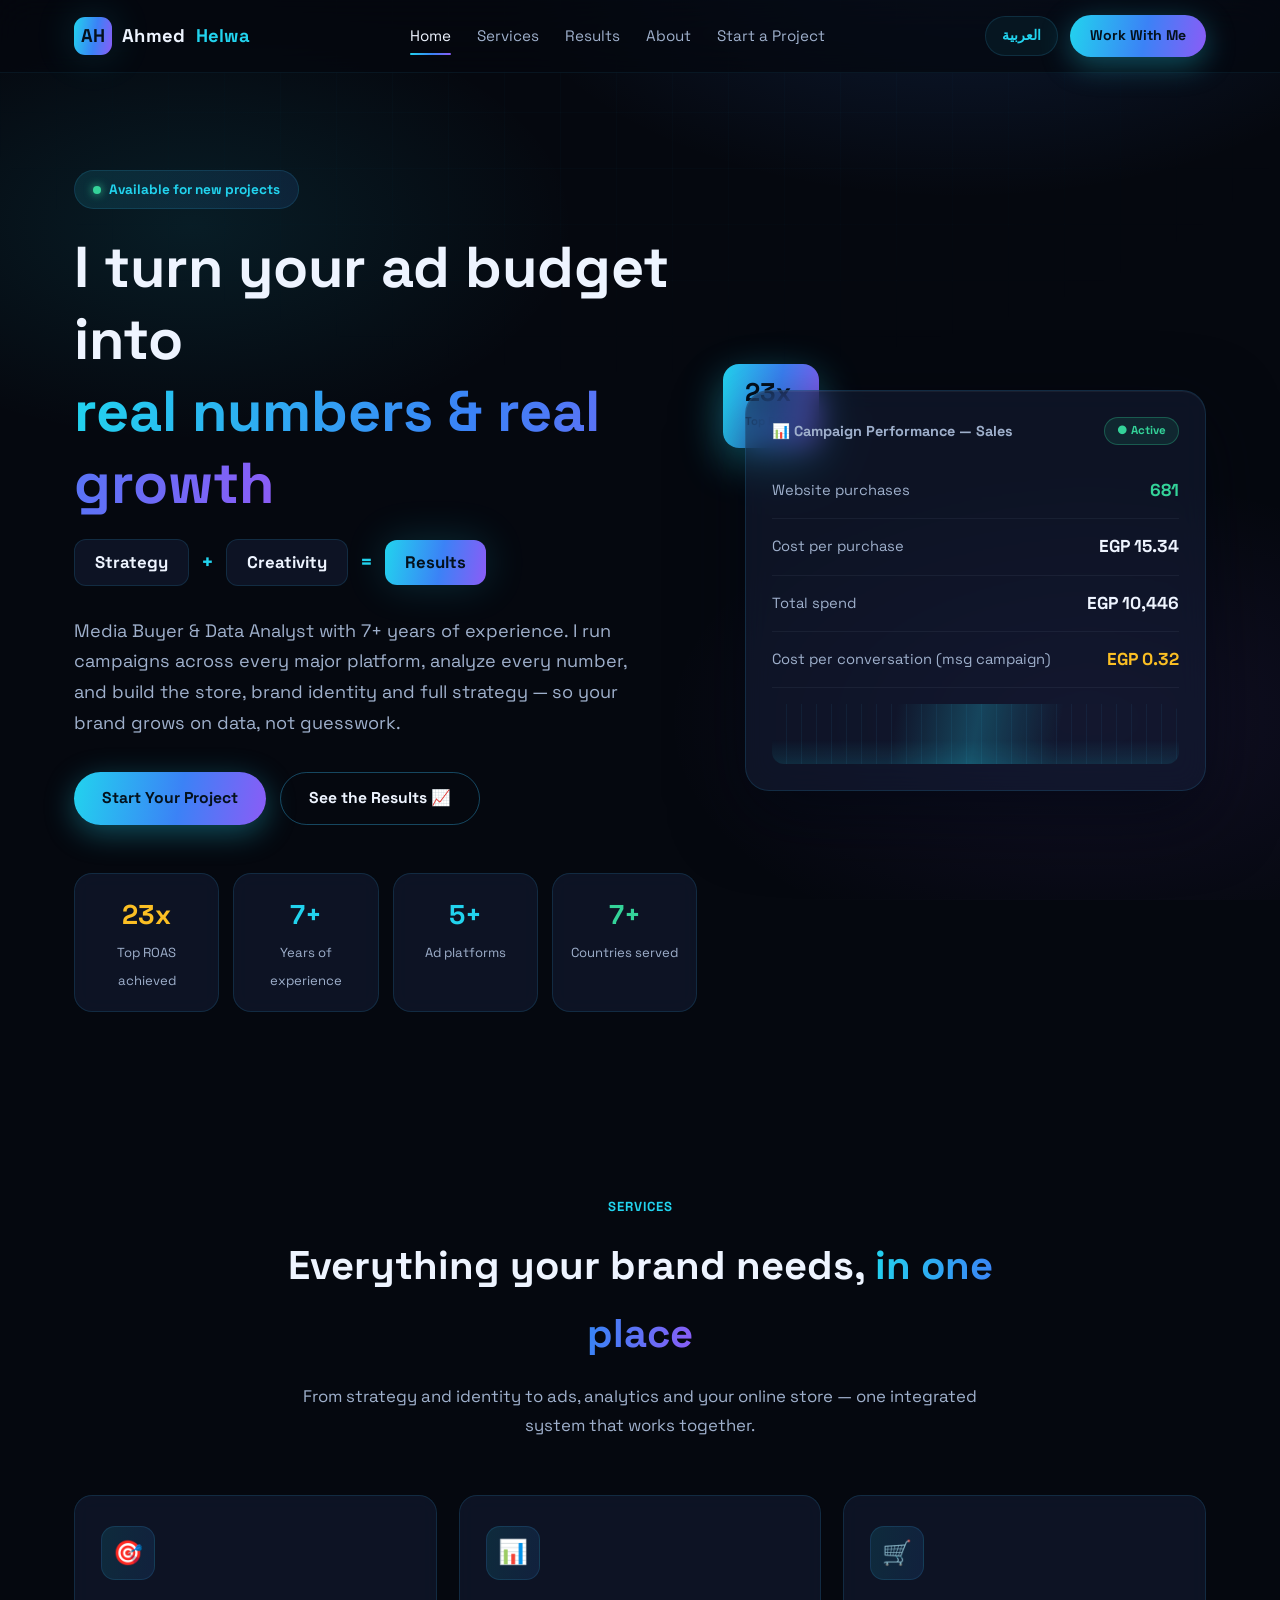
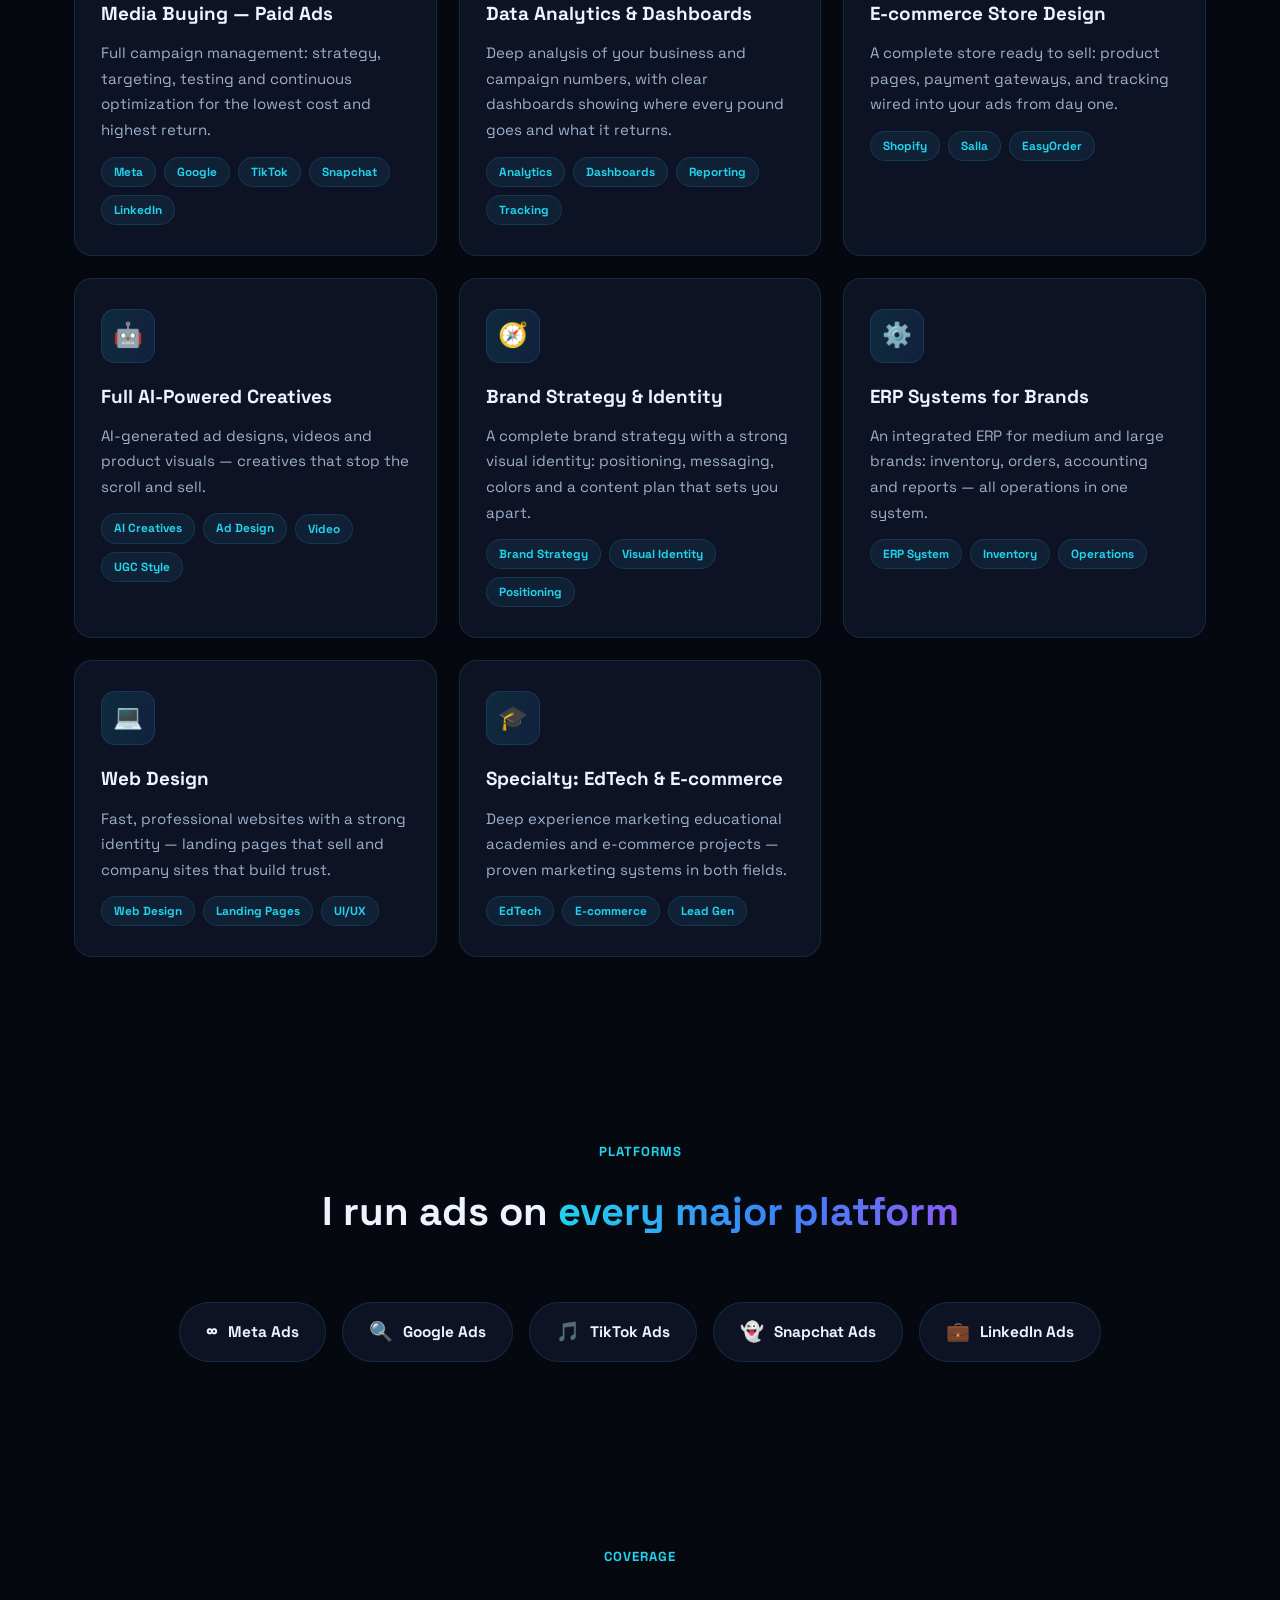
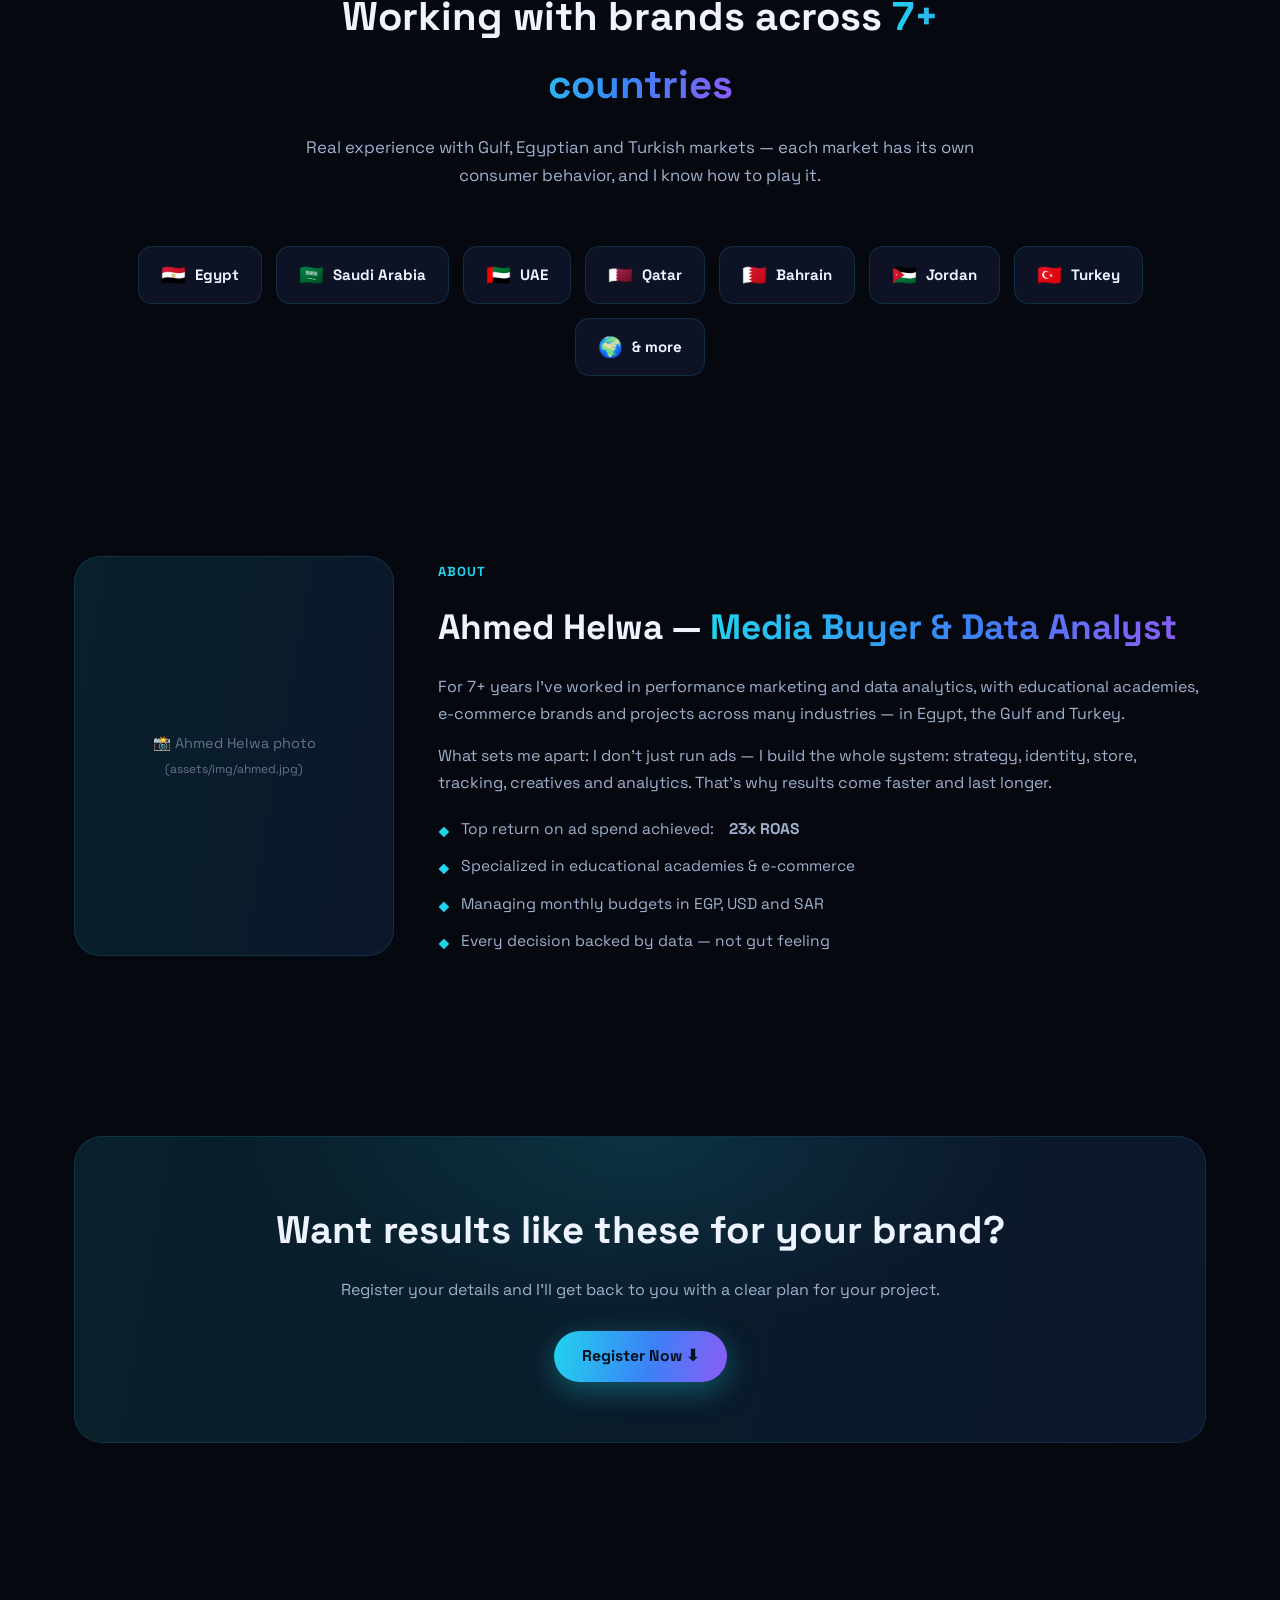
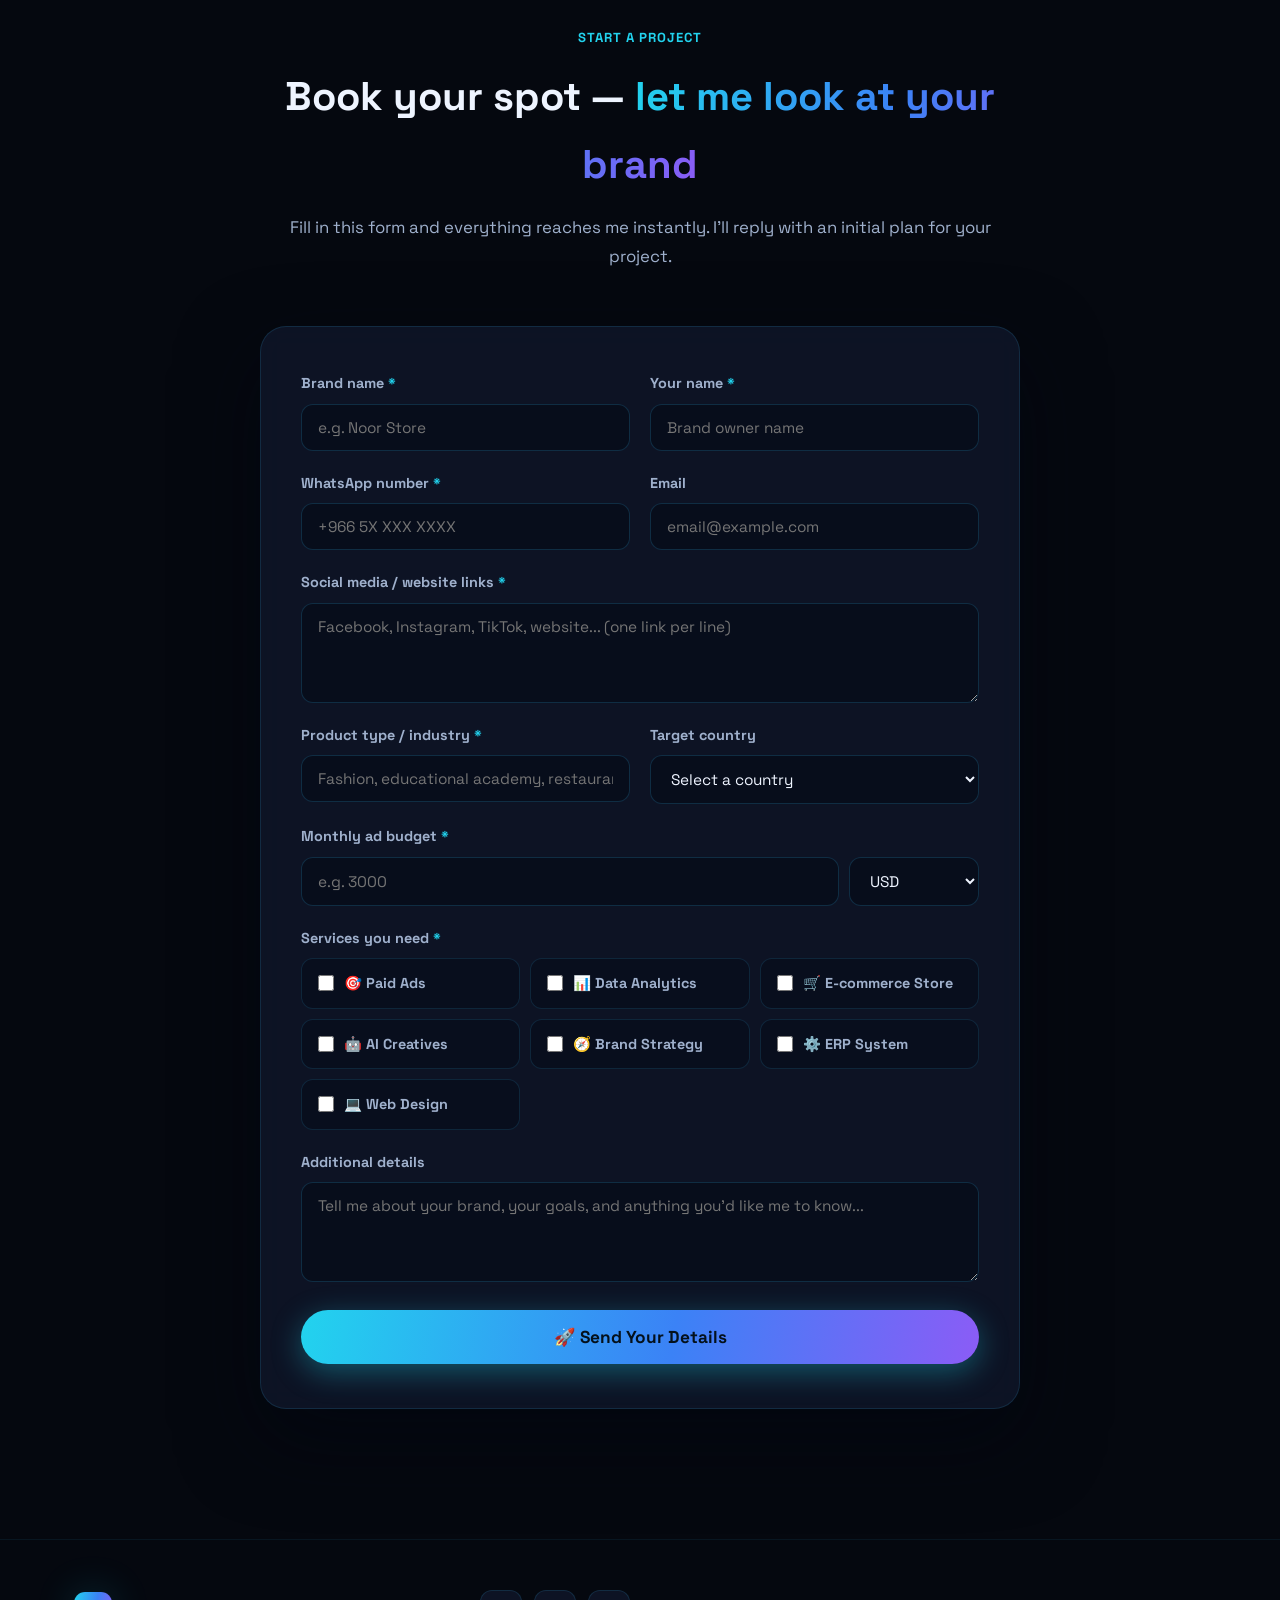
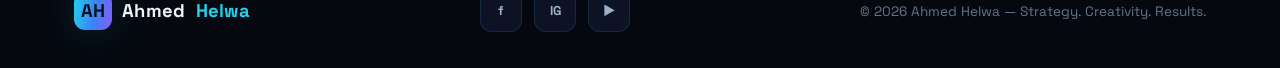
==== en/index.html @ 015012d5 "Add files via upload" ====
<!DOCTYPE html>
<html lang="en" dir="ltr">
<head>
  <meta charset="UTF-8">
  <meta name="viewport" content="width=device-width, initial-scale=1.0">
  <title>Ahmed Helwa | Media Buyer & Data Analyst — Strategy. Creativity. Results.</title>
  <meta name="description" content="Ahmed Helwa — Media Buyer & Data Analyst with 7+ years of experience. Meta, Google, TikTok, Snapchat & LinkedIn ads, data analytics, e-commerce stores and ERP systems. Top ROAS: 23x. Working across Egypt, KSA, UAE, Qatar, Bahrain, Jordan & Turkey.">
  <link rel="alternate" hreflang="ar" href="../index.html">
  <link rel="preconnect" href="https://fonts.googleapis.com">
  <link rel="preconnect" href="https://fonts.gstatic.com" crossorigin>
  <link href="https://fonts.googleapis.com/css2?family=Inter:wght@400;600;700;800;900&family=Space+Grotesk:wght@500;700&display=swap" rel="stylesheet">
  <link rel="stylesheet" href="../assets/css/style.css">
</head>
<body class="en">
  <div class="bg-fx"></div>
  <div class="bg-grid"></div>

  <header class="site-header">
    <div class="container nav">
      <a href="index.html" class="logo">
        <span class="logo-mark">AH</span>
        Ahmed <span class="accent">Helwa</span>
      </a>
      <nav class="nav-links" id="navLinks">
        <a href="index.html" class="active">Home</a>
        <a href="#services">Services</a>
        <a href="results.html">Results</a>
        <a href="#about">About</a>
        <a href="#contact">Start a Project</a>
      </nav>
      <div class="nav-actions">
        <a href="../index.html" class="lang-switch">العربية</a>
        <a href="#contact" class="btn btn-primary btn-sm">Work With Me</a>
        <button class="nav-toggle" id="navToggle" aria-label="Menu">☰</button>
      </div>
    </div>
  </header>

  <!-- ============ HERO ============ -->
  <section class="hero">
    <div class="container hero-grid">
      <div>
        <span class="badge"><span class="dot"></span> Available for new projects</span>
        <h1>I turn your ad budget into<br><span class="grad-text">real numbers & real growth</span></h1>
        <div class="hero-formula">
          <span class="chip">Strategy</span><span class="op">+</span>
          <span class="chip">Creativity</span><span class="op">=</span>
          <span class="chip result">Results</span>
        </div>
        <p class="hero-sub">Media Buyer & Data Analyst with 7+ years of experience. I run campaigns across every major platform, analyze every number, and build the store, brand identity and full strategy — so your brand grows on data, not guesswork.</p>
        <div class="hero-cta">
          <a href="#contact" class="btn btn-primary">Start Your Project</a>
          <a href="results.html" class="btn btn-ghost">See the Results 📈</a>
        </div>
        <div class="stats-strip">
          <div class="stat-card"><span class="stat-num gold">23x</span><span class="stat-label">Top ROAS achieved</span></div>
          <div class="stat-card"><span class="stat-num">7+</span><span class="stat-label">Years of experience</span></div>
          <div class="stat-card"><span class="stat-num">5+</span><span class="stat-label">Ad platforms</span></div>
          <div class="stat-card"><span class="stat-num green">7+</span><span class="stat-label">Countries served</span></div>
        </div>
      </div>

      <div class="hero-visual">
        <div class="floating-roas"><span class="big">23x</span><span class="small">Top ROAS</span></div>
        <div class="glass-panel">
          <div class="panel-head">
            <span class="panel-title">📊 Campaign Performance — Sales</span>
            <span class="live-tag">● Active</span>
          </div>
          <div class="metric-row"><span class="metric-name">Website purchases</span><span class="metric-val up">681</span></div>
          <div class="metric-row"><span class="metric-name">Cost per purchase</span><span class="metric-val">EGP 15.34</span></div>
          <div class="metric-row"><span class="metric-name">Total spend</span><span class="metric-val">EGP 10,446</span></div>
          <div class="metric-row"><span class="metric-name">Cost per conversation (msg campaign)</span><span class="metric-val hot">EGP 0.32</span></div>
          <div class="spark"></div>
        </div>
      </div>
    </div>
  </section>

  <!-- ============ SERVICES ============ -->
  <section id="services">
    <div class="container">
      <div class="sec-head reveal">
        <span class="sec-tag">Services</span>
        <h2>Everything your brand needs, <span class="grad-text">in one place</span></h2>
        <p>From strategy and identity to ads, analytics and your online store — one integrated system that works together.</p>
      </div>
      <div class="services-grid">
        <div class="service-card reveal">
          <div class="service-icon">🎯</div>
          <h3>Media Buying — Paid Ads</h3>
          <p>Full campaign management: strategy, targeting, testing and continuous optimization for the lowest cost and highest return.</p>
          <div class="service-tags"><span>Meta</span><span>Google</span><span>TikTok</span><span>Snapchat</span><span>LinkedIn</span></div>
        </div>
        <div class="service-card reveal">
          <div class="service-icon">📊</div>
          <h3>Data Analytics & Dashboards</h3>
          <p>Deep analysis of your business and campaign numbers, with clear dashboards showing where every pound goes and what it returns.</p>
          <div class="service-tags"><span>Analytics</span><span>Dashboards</span><span>Reporting</span><span>Tracking</span></div>
        </div>
        <div class="service-card reveal">
          <div class="service-icon">🛒</div>
          <h3>E-commerce Store Design</h3>
          <p>A complete store ready to sell: product pages, payment gateways, and tracking wired into your ads from day one.</p>
          <div class="service-tags"><span>Shopify</span><span>Salla</span><span>EasyOrder</span></div>
        </div>
        <div class="service-card reveal">
          <div class="service-icon">🤖</div>
          <h3>Full AI-Powered Creatives</h3>
          <p>AI-generated ad designs, videos and product visuals — creatives that stop the scroll and sell.</p>
          <div class="service-tags"><span>AI Creatives</span><span>Ad Design</span><span>Video</span><span>UGC Style</span></div>
        </div>
        <div class="service-card reveal">
          <div class="service-icon">🧭</div>
          <h3>Brand Strategy & Identity</h3>
          <p>A complete brand strategy with a strong visual identity: positioning, messaging, colors and a content plan that sets you apart.</p>
          <div class="service-tags"><span>Brand Strategy</span><span>Visual Identity</span><span>Positioning</span></div>
        </div>
        <div class="service-card reveal">
          <div class="service-icon">⚙️</div>
          <h3>ERP Systems for Brands</h3>
          <p>An integrated ERP for medium and large brands: inventory, orders, accounting and reports — all operations in one system.</p>
          <div class="service-tags"><span>ERP System</span><span>Inventory</span><span>Operations</span></div>
        </div>
        <div class="service-card reveal">
          <div class="service-icon">💻</div>
          <h3>Web Design</h3>
          <p>Fast, professional websites with a strong identity — landing pages that sell and company sites that build trust.</p>
          <div class="service-tags"><span>Web Design</span><span>Landing Pages</span><span>UI/UX</span></div>
        </div>
        <div class="service-card reveal">
          <div class="service-icon">🎓</div>
          <h3>Specialty: EdTech & E-commerce</h3>
          <p>Deep experience marketing educational academies and e-commerce projects — proven marketing systems in both fields.</p>
          <div class="service-tags"><span>EdTech</span><span>E-commerce</span><span>Lead Gen</span></div>
        </div>
      </div>
    </div>
  </section>

  <!-- ============ PLATFORMS ============ -->
  <section>
    <div class="container">
      <div class="sec-head reveal">
        <span class="sec-tag">Platforms</span>
        <h2>I run ads on <span class="grad-text">every major platform</span></h2>
      </div>
      <div class="platforms reveal">
        <span class="platform-pill"><span class="p-ico">∞</span> Meta Ads</span>
        <span class="platform-pill"><span class="p-ico">🔍</span> Google Ads</span>
        <span class="platform-pill"><span class="p-ico">🎵</span> TikTok Ads</span>
        <span class="platform-pill"><span class="p-ico">👻</span> Snapchat Ads</span>
        <span class="platform-pill"><span class="p-ico">💼</span> LinkedIn Ads</span>
      </div>
    </div>
  </section>

  <!-- ============ COUNTRIES ============ -->
  <section>
    <div class="container">
      <div class="sec-head reveal">
        <span class="sec-tag">Coverage</span>
        <h2>Working with brands across <span class="grad-text">7+ countries</span></h2>
        <p>Real experience with Gulf, Egyptian and Turkish markets — each market has its own consumer behavior, and I know how to play it.</p>
      </div>
      <div class="countries reveal">
        <span class="country-chip"><span class="flag">🇪🇬</span> Egypt</span>
        <span class="country-chip"><span class="flag">🇸🇦</span> Saudi Arabia</span>
        <span class="country-chip"><span class="flag">🇦🇪</span> UAE</span>
        <span class="country-chip"><span class="flag">🇶🇦</span> Qatar</span>
        <span class="country-chip"><span class="flag">🇧🇭</span> Bahrain</span>
        <span class="country-chip"><span class="flag">🇯🇴</span> Jordan</span>
        <span class="country-chip"><span class="flag">🇹🇷</span> Turkey</span>
        <span class="country-chip"><span class="flag">🌍</span> & more</span>
      </div>
    </div>
  </section>

  <!-- ============ ABOUT ============ -->
  <section id="about">
    <div class="container about-strip">
      <div class="about-photo reveal">
        <img src="../assets/img/ahmed.jpg" alt="Ahmed Helwa — Media Buyer & Data Analyst" onerror="this.style.display='none'; this.nextElementSibling.style.display='block'">
        <div class="photo-placeholder" style="display:none">📸 Ahmed Helwa photo<br><small>(assets/img/ahmed.jpg)</small></div>
      </div>
      <div class="about-text reveal">
        <span class="sec-tag">About</span>
        <h2>Ahmed Helwa — <span class="grad-text">Media Buyer & Data Analyst</span></h2>
        <p>For 7+ years I've worked in performance marketing and data analytics, with educational academies, e-commerce brands and projects across many industries — in Egypt, the Gulf and Turkey.</p>
        <p>What sets me apart: I don't just run ads — I build the whole system: strategy, identity, store, tracking, creatives and analytics. That's why results come faster and last longer.</p>
        <ul class="about-points">
          <li>Top return on ad spend achieved: <strong>&nbsp;23x ROAS</strong></li>
          <li>Specialized in educational academies & e-commerce</li>
          <li>Managing monthly budgets in EGP, USD and SAR</li>
          <li>Every decision backed by data — not gut feeling</li>
        </ul>
      </div>
    </div>
  </section>

  <!-- ============ CTA ============ -->
  <section>
    <div class="container">
      <div class="cta-band reveal">
        <h2>Want results like these for your brand?</h2>
        <p>Register your details and I'll get back to you with a clear plan for your project.</p>
        <a href="#contact" class="btn btn-primary">Register Now ⬇</a>
      </div>
    </div>
  </section>

  <!-- ============ CONTACT FORM ============ -->
  <section id="contact">
    <div class="container">
      <div class="sec-head reveal">
        <span class="sec-tag">Start a Project</span>
        <h2>Book your spot — <span class="grad-text">let me look at your brand</span></h2>
        <p>Fill in this form and everything reaches me instantly. I'll reply with an initial plan for your project.</p>
      </div>
      <form class="form-wrap reveal" id="leadForm" novalidate>
        <div class="form-grid">
          <div class="form-group">
            <label>Brand name <span class="req">*</span></label>
            <input type="text" name="brand_name" required placeholder="e.g. Noor Store">
          </div>
          <div class="form-group">
            <label>Your name <span class="req">*</span></label>
            <input type="text" name="owner_name" required placeholder="Brand owner name">
          </div>
          <div class="form-group">
            <label>WhatsApp number <span class="req">*</span></label>
            <input type="tel" name="whatsapp" required placeholder="+966 5X XXX XXXX">
          </div>
          <div class="form-group">
            <label>Email</label>
            <input type="email" name="email" placeholder="email@example.com">
          </div>
          <div class="form-group full">
            <label>Social media / website links <span class="req">*</span></label>
            <textarea name="social_links" required placeholder="Facebook, Instagram, TikTok, website... (one link per line)"></textarea>
          </div>
          <div class="form-group">
            <label>Product type / industry <span class="req">*</span></label>
            <input type="text" name="product_type" required placeholder="Fashion, educational academy, restaurant, real estate...">
          </div>
          <div class="form-group">
            <label>Target country</label>
            <select name="country">
              <option value="">Select a country</option>
              <option>Egypt</option>
              <option>Saudi Arabia</option>
              <option>UAE</option>
              <option>Qatar</option>
              <option>Bahrain</option>
              <option>Jordan</option>
              <option>Turkey</option>
              <option>Multiple countries</option>
              <option>Other</option>
            </select>
          </div>
          <div class="form-group full">
            <label>Monthly ad budget <span class="req">*</span></label>
            <div class="budget-row">
              <input type="number" name="budget" required min="0" placeholder="e.g. 3000">
              <select name="currency">
                <option value="USD">USD</option>
                <option value="EGP">EGP</option>
                <option value="SAR">SAR</option>
                <option value="AED">AED</option>
              </select>
            </div>
          </div>
          <div class="form-group full">
            <label>Services you need <span class="req">*</span></label>
            <div class="services-check">
              <label class="check-pill"><input type="checkbox" name="services" value="Media Buying - Paid Ads"> 🎯 Paid Ads</label>
              <label class="check-pill"><input type="checkbox" name="services" value="Data Analytics & Dashboards"> 📊 Data Analytics</label>
              <label class="check-pill"><input type="checkbox" name="services" value="E-commerce Store"> 🛒 E-commerce Store</label>
              <label class="check-pill"><input type="checkbox" name="services" value="AI Creatives"> 🤖 AI Creatives</label>
              <label class="check-pill"><input type="checkbox" name="services" value="Brand Strategy & Identity"> 🧭 Brand Strategy</label>
              <label class="check-pill"><input type="checkbox" name="services" value="ERP System"> ⚙️ ERP System</label>
              <label class="check-pill"><input type="checkbox" name="services" value="Web Design"> 💻 Web Design</label>
            </div>
          </div>
          <div class="form-group full">
            <label>Additional details</label>
            <textarea name="notes" placeholder="Tell me about your brand, your goals, and anything you'd like me to know..."></textarea>
          </div>
        </div>
        <div class="form-submit">
          <button type="submit" class="btn btn-primary" id="submitBtn">🚀 Send Your Details</button>
          <div class="form-msg" id="formMsg"></div>
        </div>
      </form>
    </div>
  </section>

  <!-- ============ FOOTER ============ -->
  <footer class="site-footer">
    <div class="container footer-grid">
      <a href="index.html" class="logo">
        <span class="logo-mark">AH</span>
        Ahmed <span class="accent">Helwa</span>
      </a>
      <div class="footer-social">
        <a href="https://www.facebook.com/profile.php?id=61587056561524" target="_blank" rel="noopener" title="Facebook">f</a>
        <a href="https://www.instagram.com/ahmed.helwa.analytics" target="_blank" rel="noopener" title="Instagram">IG</a>
        <a href="https://www.youtube.com/@Ahmed.Helwa.Analytics" target="_blank" rel="noopener" title="YouTube">▶</a>
      </div>
      <div class="footer-copy">© 2026 Ahmed Helwa — Strategy. Creativity. Results.</div>
    </div>
  </footer>

  <script src="../assets/js/main.js"></script>
  <script src="../assets/js/form.js"></script>
</body>
</html>
---- assets/css/style.css ----
/* ============================================================
   Ahmed Helwa — Media Buyer & Data Analyst
   Brand identity: "Data Glow" — deep night navy + electric cyan
   ============================================================ */

:root {
  --bg-0: #05080f;
  --bg-1: #0a0f1d;
  --bg-2: #0f1729;
  --card: rgba(20, 30, 55, 0.55);
  --card-border: rgba(56, 189, 248, 0.14);
  --txt-1: #eef4ff;
  --txt-2: #9fb0cc;
  --txt-3: #64748b;
  --cyan: #22d3ee;
  --blue: #3b82f6;
  --violet: #8b5cf6;
  --green: #34d399;
  --gold: #fbbf24;
  --grad-main: linear-gradient(100deg, #22d3ee 0%, #3b82f6 55%, #8b5cf6 100%);
  --grad-soft: linear-gradient(100deg, rgba(34,211,238,.12), rgba(59,130,246,.12));
  --radius: 18px;
  --shadow-glow: 0 0 40px rgba(34, 211, 238, 0.18);
  --font-ar: 'Cairo', 'Tajawal', sans-serif;
  --font-en: 'Space Grotesk', 'Inter', sans-serif;
  --font-num: 'Space Grotesk', monospace;
}

* { margin: 0; padding: 0; box-sizing: border-box; }

html { scroll-behavior: smooth; }

body {
  background: var(--bg-0);
  color: var(--txt-1);
  font-family: var(--font-ar);
  line-height: 1.7;
  overflow-x: hidden;
  -webkit-font-smoothing: antialiased;
}

body.en { font-family: var(--font-en); }

::selection { background: rgba(34, 211, 238, 0.35); }

img { max-width: 100%; display: block; }
a { color: inherit; text-decoration: none; }
ul { list-style: none; }

.container { max-width: 1180px; margin: 0 auto; padding: 0 24px; }

/* ---------- Ambient background ---------- */
.bg-fx {
  position: fixed; inset: 0; z-index: -2; pointer-events: none;
  background:
    radial-gradient(ellipse 60% 45% at 75% -5%, rgba(59, 130, 246, 0.16), transparent 60%),
    radial-gradient(ellipse 50% 40% at 15% 25%, rgba(34, 211, 238, 0.10), transparent 60%),
    radial-gradient(ellipse 55% 45% at 85% 80%, rgba(139, 92, 246, 0.10), transparent 60%),
    var(--bg-0);
}
.bg-grid {
  position: fixed; inset: 0; z-index: -1; pointer-events: none; opacity: .5;
  background-image:
    linear-gradient(rgba(56, 189, 248, 0.045) 1px, transparent 1px),
    linear-gradient(90deg, rgba(56, 189, 248, 0.045) 1px, transparent 1px);
  background-size: 56px 56px;
  mask-image: radial-gradient(ellipse 80% 60% at 50% 0%, #000 30%, transparent 75%);
  -webkit-mask-image: radial-gradient(ellipse 80% 60% at 50% 0%, #000 30%, transparent 75%);
}

/* ---------- Header ---------- */
.site-header {
  position: fixed; top: 0; right: 0; left: 0; z-index: 100;
  backdrop-filter: blur(18px); -webkit-backdrop-filter: blur(18px);
  background: rgba(5, 8, 15, 0.72);
  border-bottom: 1px solid rgba(56, 189, 248, 0.08);
}
.nav {
  display: flex; align-items: center; justify-content: space-between;
  height: 72px;
}
.logo {
  display: flex; align-items: center; gap: 10px;
  font-weight: 800; font-size: 1.15rem; letter-spacing: .3px;
}
.logo-mark {
  width: 38px; height: 38px; border-radius: 11px;
  background: var(--grad-main);
  display: grid; place-items: center;
  font-family: var(--font-num); font-weight: 700; color: #04111c;
  box-shadow: var(--shadow-glow);
}
.logo span.accent { color: var(--cyan); }

.nav-links { display: flex; align-items: center; gap: 26px; font-size: .95rem; }
.nav-links a { color: var(--txt-2); transition: color .2s; position: relative; }
.nav-links a:hover, .nav-links a.active { color: var(--txt-1); }
.nav-links a.active::after {
  content: ''; position: absolute; bottom: -6px; right: 0; left: 0;
  height: 2px; border-radius: 2px; background: var(--grad-main);
}

.nav-actions { display: flex; align-items: center; gap: 12px; }
.lang-switch {
  padding: 7px 16px; border-radius: 99px; font-size: .85rem; font-weight: 700;
  border: 1px solid var(--card-border); color: var(--cyan);
  background: rgba(34, 211, 238, 0.06); transition: all .2s;
}
.lang-switch:hover { background: rgba(34, 211, 238, 0.14); box-shadow: var(--shadow-glow); }

.btn {
  display: inline-flex; align-items: center; justify-content: center; gap: 8px;
  padding: 12px 28px; border-radius: 99px; font-weight: 700; font-size: .98rem;
  border: none; cursor: pointer; transition: all .25s; font-family: inherit;
}
.btn-primary {
  background: var(--grad-main); color: #04111c;
  box-shadow: 0 8px 30px rgba(34, 211, 238, 0.35);
}
.btn-primary:hover { transform: translateY(-2px); box-shadow: 0 12px 40px rgba(34, 211, 238, 0.5); }
.btn-ghost {
  background: transparent; color: var(--txt-1);
  border: 1px solid rgba(56, 189, 248, 0.35);
}
.btn-ghost:hover { background: rgba(34, 211, 238, 0.08); border-color: var(--cyan); }
.btn-sm { padding: 9px 20px; font-size: .88rem; }

.nav-toggle { display: none; background: none; border: none; color: var(--txt-1); font-size: 1.6rem; cursor: pointer; }

/* ---------- Hero ---------- */
.hero { padding: 170px 0 90px; position: relative; }
.hero-grid {
  display: grid; grid-template-columns: 1.15fr .85fr; gap: 48px; align-items: center;
}
.badge {
  display: inline-flex; align-items: center; gap: 8px;
  padding: 7px 18px; border-radius: 99px; font-size: .85rem; font-weight: 700;
  background: var(--grad-soft); border: 1px solid var(--card-border); color: var(--cyan);
  margin-bottom: 22px;
}
.badge .dot {
  width: 8px; height: 8px; border-radius: 50%; background: var(--green);
  box-shadow: 0 0 10px var(--green); animation: pulse 1.8s infinite;
}
@keyframes pulse { 50% { opacity: .4; } }

.hero h1 {
  font-size: clamp(2.2rem, 5vw, 3.6rem); font-weight: 900; line-height: 1.25;
  margin-bottom: 20px;
}
.grad-text {
  background: var(--grad-main);
  -webkit-background-clip: text; background-clip: text; color: transparent;
}
.hero-sub { font-size: 1.13rem; color: var(--txt-2); max-width: 560px; margin-bottom: 34px; }
.hero-cta { display: flex; gap: 14px; flex-wrap: wrap; margin-bottom: 48px; }

.hero-formula {
  display: inline-flex; align-items: center; gap: 12px; flex-wrap: wrap;
  font-weight: 800; font-size: 1.05rem; margin-bottom: 30px;
}
.hero-formula .chip {
  padding: 8px 20px; border-radius: 12px;
  background: var(--card); border: 1px solid var(--card-border);
}
.hero-formula .op { color: var(--cyan); font-size: 1.3rem; font-weight: 900; }
.hero-formula .result {
  background: var(--grad-main); color: #04111c; border: none;
  box-shadow: var(--shadow-glow);
}

/* hero stats strip */
.stats-strip {
  display: grid; grid-template-columns: repeat(4, 1fr); gap: 14px;
}
.stat-card {
  background: var(--card); border: 1px solid var(--card-border);
  border-radius: var(--radius); padding: 18px 16px; text-align: center;
  backdrop-filter: blur(10px);
  transition: transform .25s, border-color .25s;
}
.stat-card:hover { transform: translateY(-4px); border-color: rgba(34, 211, 238, 0.4); }
.stat-num {
  font-family: var(--font-num); font-size: 1.7rem; font-weight: 700;
  color: var(--cyan); display: block;
}
.stat-num.gold { color: var(--gold); }
.stat-num.green { color: var(--green); }
.stat-label { font-size: .82rem; color: var(--txt-2); }

/* hero visual panel */
.hero-visual { position: relative; }
.glass-panel {
  background: var(--card); border: 1px solid var(--card-border);
  border-radius: 24px; padding: 26px; backdrop-filter: blur(14px);
  box-shadow: 0 24px 70px rgba(2, 6, 16, 0.6), inset 0 1px 0 rgba(255,255,255,.05);
}
.panel-head { display: flex; align-items: center; justify-content: space-between; margin-bottom: 18px; }
.panel-title { font-size: .9rem; color: var(--txt-2); font-weight: 700; }
.live-tag {
  font-size: .72rem; font-weight: 800; color: var(--green);
  padding: 3px 12px; border-radius: 99px;
  background: rgba(52, 211, 153, 0.1); border: 1px solid rgba(52, 211, 153, 0.3);
}
.metric-row {
  display: flex; align-items: center; justify-content: space-between;
  padding: 13px 0; border-bottom: 1px solid rgba(148, 163, 184, 0.08);
}
.metric-row:last-child { border-bottom: none; }
.metric-name { color: var(--txt-2); font-size: .92rem; }
.metric-val { font-family: var(--font-num); font-weight: 700; font-size: 1.08rem; }
.metric-val.up { color: var(--green); }
.metric-val.hot { color: var(--gold); }

.spark {
  height: 60px; margin-top: 16px; border-radius: 12px;
  background:
    linear-gradient(transparent 60%, rgba(34, 211, 238, 0.12)),
    repeating-linear-gradient(90deg, transparent 0 14px, rgba(56, 189, 248, 0.07) 14px 15px);
  position: relative; overflow: hidden;
}
.spark::after {
  content: ''; position: absolute; inset: 0;
  background: linear-gradient(100deg, transparent 30%, rgba(34,211,238,.25) 50%, transparent 70%);
  animation: sweep 3.2s infinite linear;
}
@keyframes sweep { from { transform: translateX(-100%); } to { transform: translateX(100%); } }

.floating-roas {
  position: absolute; top: -26px; inset-inline-start: -22px;
  background: var(--grad-main); color: #04111c;
  border-radius: 16px; padding: 14px 22px; font-weight: 900;
  box-shadow: 0 14px 40px rgba(34, 211, 238, 0.45);
  animation: floaty 4s ease-in-out infinite;
}
.floating-roas .big { font-family: var(--font-num); font-size: 1.6rem; display: block; line-height: 1.1; }
.floating-roas .small { font-size: .72rem; font-weight: 700; opacity: .8; }
@keyframes floaty { 50% { transform: translateY(-10px); } }

/* ---------- Sections ---------- */
section { padding: 90px 0; }
.sec-head { text-align: center; max-width: 720px; margin: 0 auto 56px; }
.sec-tag {
  display: inline-block; font-size: .82rem; font-weight: 800; letter-spacing: 1px;
  color: var(--cyan); margin-bottom: 14px; text-transform: uppercase;
}
.sec-head h2 { font-size: clamp(1.7rem, 3.6vw, 2.5rem); font-weight: 900; margin-bottom: 14px; }
.sec-head p { color: var(--txt-2); font-size: 1.05rem; }

/* ---------- Services ---------- */
.services-grid {
  display: grid; grid-template-columns: repeat(auto-fit, minmax(300px, 1fr)); gap: 22px;
}
.service-card {
  background: var(--card); border: 1px solid var(--card-border);
  border-radius: var(--radius); padding: 30px 26px;
  backdrop-filter: blur(10px); position: relative; overflow: hidden;
  transition: transform .28s, border-color .28s, box-shadow .28s;
}
.service-card::before {
  content: ''; position: absolute; top: 0; right: 0; left: 0; height: 3px;
  background: var(--grad-main); opacity: 0; transition: opacity .28s;
}
.service-card:hover { transform: translateY(-6px); border-color: rgba(34,211,238,.35); box-shadow: var(--shadow-glow); }
.service-card:hover::before { opacity: 1; }
.service-icon {
  width: 54px; height: 54px; border-radius: 14px; display: grid; place-items: center;
  background: var(--grad-soft); border: 1px solid var(--card-border);
  font-size: 1.5rem; margin-bottom: 18px;
}
.service-card h3 { font-size: 1.18rem; font-weight: 800; margin-bottom: 10px; }
.service-card p { color: var(--txt-2); font-size: .94rem; margin-bottom: 14px; }
.service-tags { display: flex; flex-wrap: wrap; gap: 8px; }
.service-tags span {
  font-size: .74rem; font-weight: 700; padding: 4px 12px; border-radius: 99px;
  background: rgba(56, 189, 248, 0.08); color: var(--cyan);
  border: 1px solid rgba(56, 189, 248, 0.15);
}

/* ---------- Platforms ---------- */
.platforms { display: flex; flex-wrap: wrap; justify-content: center; gap: 16px; }
.platform-pill {
  display: flex; align-items: center; gap: 10px;
  padding: 13px 26px; border-radius: 99px;
  background: var(--card); border: 1px solid var(--card-border);
  font-weight: 700; font-size: .96rem; transition: all .25s;
}
.platform-pill:hover { border-color: var(--cyan); box-shadow: var(--shadow-glow); transform: translateY(-3px); }
.platform-pill .p-ico { font-size: 1.2rem; }

/* ---------- Countries ---------- */
.countries { display: flex; flex-wrap: wrap; justify-content: center; gap: 14px; }
.country-chip {
  display: flex; align-items: center; gap: 9px;
  padding: 11px 22px; border-radius: 14px;
  background: var(--card); border: 1px solid var(--card-border);
  font-weight: 700; font-size: .94rem;
}
.country-chip .flag { font-size: 1.25rem; }

/* ---------- Results page ---------- */
.page-hero { padding: 160px 0 50px; text-align: center; }
.page-hero h1 { font-size: clamp(2rem, 4.6vw, 3.2rem); font-weight: 900; margin-bottom: 16px; }
.page-hero p { color: var(--txt-2); font-size: 1.1rem; max-width: 640px; margin: 0 auto; }

.roas-banner {
  margin: 40px auto 0; max-width: 860px;
  background: var(--card); border: 1px solid rgba(251, 191, 36, 0.3);
  border-radius: 24px; padding: 40px 30px; text-align: center;
  position: relative; overflow: hidden;
}
.roas-banner::before {
  content: ''; position: absolute; inset: 0;
  background: radial-gradient(ellipse 60% 80% at 50% 0%, rgba(251, 191, 36, 0.12), transparent 70%);
}
.roas-banner .label { font-size: .95rem; font-weight: 800; color: var(--gold); letter-spacing: 1px; }
.roas-banner .value {
  font-family: var(--font-num); font-size: clamp(3.4rem, 9vw, 5.4rem);
  font-weight: 700; line-height: 1.1;
  background: linear-gradient(100deg, #fbbf24, #f59e0b, #fbbf24);
  -webkit-background-clip: text; background-clip: text; color: transparent;
  text-shadow: 0 0 60px rgba(251, 191, 36, 0.3);
}
.roas-banner .desc { color: var(--txt-2); font-size: .98rem; }

.cases-grid {
  display: grid; grid-template-columns: repeat(auto-fit, minmax(290px, 1fr));
  gap: 22px; margin-top: 50px;
}
.case-card {
  background: var(--card); border: 1px solid var(--card-border);
  border-radius: var(--radius); padding: 26px; backdrop-filter: blur(10px);
  transition: transform .28s, border-color .28s;
}
.case-card:hover { transform: translateY(-5px); border-color: rgba(34, 211, 238, 0.4); }
.case-type {
  display: inline-block; font-size: .74rem; font-weight: 800;
  padding: 4px 14px; border-radius: 99px; margin-bottom: 18px;
}
.case-type.sales { background: rgba(52, 211, 153, 0.12); color: var(--green); border: 1px solid rgba(52, 211, 153, 0.3); }
.case-type.msg { background: rgba(139, 92, 246, 0.12); color: #a78bfa; border: 1px solid rgba(139, 92, 246, 0.3); }
.case-main {
  font-family: var(--font-num); font-size: 2.3rem; font-weight: 700;
  color: var(--txt-1); line-height: 1.15;
}
.case-main-label { color: var(--txt-2); font-size: .9rem; margin-bottom: 18px; }
.case-rows { border-top: 1px solid rgba(148, 163, 184, 0.1); padding-top: 14px; display: grid; gap: 10px; }
.case-row { display: flex; justify-content: space-between; font-size: .92rem; }
.case-row .k { color: var(--txt-2); }
.case-row .v { font-family: var(--font-num); font-weight: 700; color: var(--cyan); }

.screens-note {
  margin-top: 60px; text-align: center; color: var(--txt-3); font-size: .9rem;
}
.screens-grid {
  display: grid; grid-template-columns: repeat(auto-fit, minmax(280px, 1fr));
  gap: 18px; margin-top: 24px;
}
.screens-grid img {
  border-radius: var(--radius); border: 1px solid var(--card-border);
  width: 100%;
}

/* ---------- Form ---------- */
.form-wrap {
  max-width: 760px; margin: 0 auto;
  background: var(--card); border: 1px solid var(--card-border);
  border-radius: 26px; padding: 44px 40px; backdrop-filter: blur(14px);
  box-shadow: 0 30px 80px rgba(2, 6, 16, 0.55);
}
.form-grid { display: grid; grid-template-columns: 1fr 1fr; gap: 20px; }
.form-group { display: flex; flex-direction: column; gap: 8px; }
.form-group.full { grid-column: 1 / -1; }
.form-group label { font-size: .9rem; font-weight: 700; color: var(--txt-2); }
.form-group label .req { color: var(--cyan); }
.form-group input, .form-group select, .form-group textarea {
  background: rgba(5, 10, 22, 0.6); border: 1px solid rgba(56, 189, 248, 0.18);
  border-radius: 12px; padding: 13px 16px; color: var(--txt-1);
  font-family: inherit; font-size: .96rem; transition: border-color .2s, box-shadow .2s;
  width: 100%;
}
.form-group input:focus, .form-group select:focus, .form-group textarea:focus {
  outline: none; border-color: var(--cyan); box-shadow: 0 0 0 3px rgba(34, 211, 238, 0.12);
}
.form-group textarea { resize: vertical; min-height: 100px; }

.budget-row { display: grid; grid-template-columns: 1fr 130px; gap: 10px; }

.services-check {
  display: grid; grid-template-columns: repeat(auto-fit, minmax(210px, 1fr)); gap: 10px;
}
.check-pill {
  display: flex; align-items: center; gap: 10px; cursor: pointer;
  padding: 12px 16px; border-radius: 12px; font-size: .88rem; font-weight: 600;
  background: rgba(5, 10, 22, 0.5); border: 1px solid rgba(56, 189, 248, 0.14);
  transition: all .2s; color: var(--txt-2);
}
.check-pill:hover { border-color: rgba(34, 211, 238, 0.4); }
.check-pill input { accent-color: var(--cyan); width: 16px; height: 16px; flex-shrink: 0; }
.check-pill:has(input:checked) {
  background: rgba(34, 211, 238, 0.1); border-color: var(--cyan); color: var(--txt-1);
}

.form-submit { margin-top: 28px; text-align: center; }
.form-submit .btn { width: 100%; padding: 16px; font-size: 1.08rem; }
.form-msg { margin-top: 18px; padding: 14px 18px; border-radius: 12px; font-weight: 700; display: none; }
.form-msg.ok { display: block; background: rgba(52, 211, 153, 0.1); color: var(--green); border: 1px solid rgba(52, 211, 153, 0.3); }
.form-msg.err { display: block; background: rgba(248, 113, 113, 0.1); color: #f87171; border: 1px solid rgba(248, 113, 113, 0.3); }

/* ---------- About strip ---------- */
.about-strip {
  display: grid; grid-template-columns: 320px 1fr; gap: 44px; align-items: center;
}
.about-photo {
  border-radius: 26px; overflow: hidden; position: relative;
  border: 1px solid var(--card-border);
  background: var(--grad-soft);
  aspect-ratio: 4 / 5;
  display: grid; place-items: center;
}
.about-photo .photo-placeholder { text-align: center; color: var(--txt-3); padding: 20px; font-size: .9rem; }
.about-photo img { width: 100%; height: 100%; object-fit: cover; }
.about-text h2 { font-size: clamp(1.6rem, 3vw, 2.2rem); font-weight: 900; margin-bottom: 16px; }
.about-text p { color: var(--txt-2); margin-bottom: 14px; }
.about-points { display: grid; gap: 11px; margin-top: 20px; }
.about-points li { display: flex; gap: 11px; align-items: flex-start; color: var(--txt-2); font-size: .97rem; }
.about-points li::before { content: '◆'; color: var(--cyan); font-size: .7rem; margin-top: 7px; }

/* ---------- CTA band ---------- */
.cta-band {
  background: var(--grad-soft); border: 1px solid var(--card-border);
  border-radius: 28px; padding: 60px 40px; text-align: center;
  position: relative; overflow: hidden;
}
.cta-band::before {
  content: ''; position: absolute; inset: 0;
  background: radial-gradient(ellipse 50% 90% at 50% 0%, rgba(34, 211, 238, 0.12), transparent 70%);
}
.cta-band h2 { font-size: clamp(1.6rem, 3.4vw, 2.4rem); font-weight: 900; margin-bottom: 14px; position: relative; }
.cta-band p { color: var(--txt-2); margin-bottom: 28px; position: relative; }
.cta-band .btn { position: relative; }

/* ---------- Footer ---------- */
.site-footer {
  border-top: 1px solid rgba(56, 189, 248, 0.08);
  padding: 50px 0 36px; margin-top: 40px;
}
.footer-grid { display: flex; justify-content: space-between; align-items: center; flex-wrap: wrap; gap: 24px; }
.footer-social { display: flex; gap: 12px; }
.footer-social a {
  width: 42px; height: 42px; border-radius: 12px; display: grid; place-items: center;
  background: var(--card); border: 1px solid var(--card-border);
  color: var(--txt-2); font-weight: 800; font-size: .8rem;
  transition: all .2s;
}
.footer-social a:hover { color: var(--cyan); border-color: var(--cyan); box-shadow: var(--shadow-glow); }
.footer-copy { color: var(--txt-3); font-size: .85rem; }

/* ---------- Reveal animations ---------- */
.reveal { opacity: 0; transform: translateY(26px); transition: opacity .7s ease, transform .7s ease; }
.reveal.visible { opacity: 1; transform: none; }

/* ---------- Responsive ---------- */
@media (max-width: 960px) {
  .hero-grid { grid-template-columns: 1fr; }
  .hero-visual { max-width: 520px; }
  .about-strip { grid-template-columns: 1fr; }
  .about-photo { max-width: 320px; }
  .stats-strip { grid-template-columns: repeat(2, 1fr); }
}
@media (max-width: 760px) {
  .nav-links {
    position: fixed; top: 72px; right: 0; left: 0; flex-direction: column;
    background: rgba(5, 8, 15, 0.97); padding: 26px; gap: 20px;
    border-bottom: 1px solid var(--card-border);
    transform: translateY(-130%); transition: transform .3s; align-items: center;
  }
  .nav-links.open { transform: none; }
  .nav-toggle { display: block; }
  .nav-actions .btn { display: none; }
  .form-grid { grid-template-columns: 1fr; }
  .form-wrap { padding: 32px 22px; }
  section { padding: 64px 0; }
  .hero { padding: 130px 0 60px; }
}
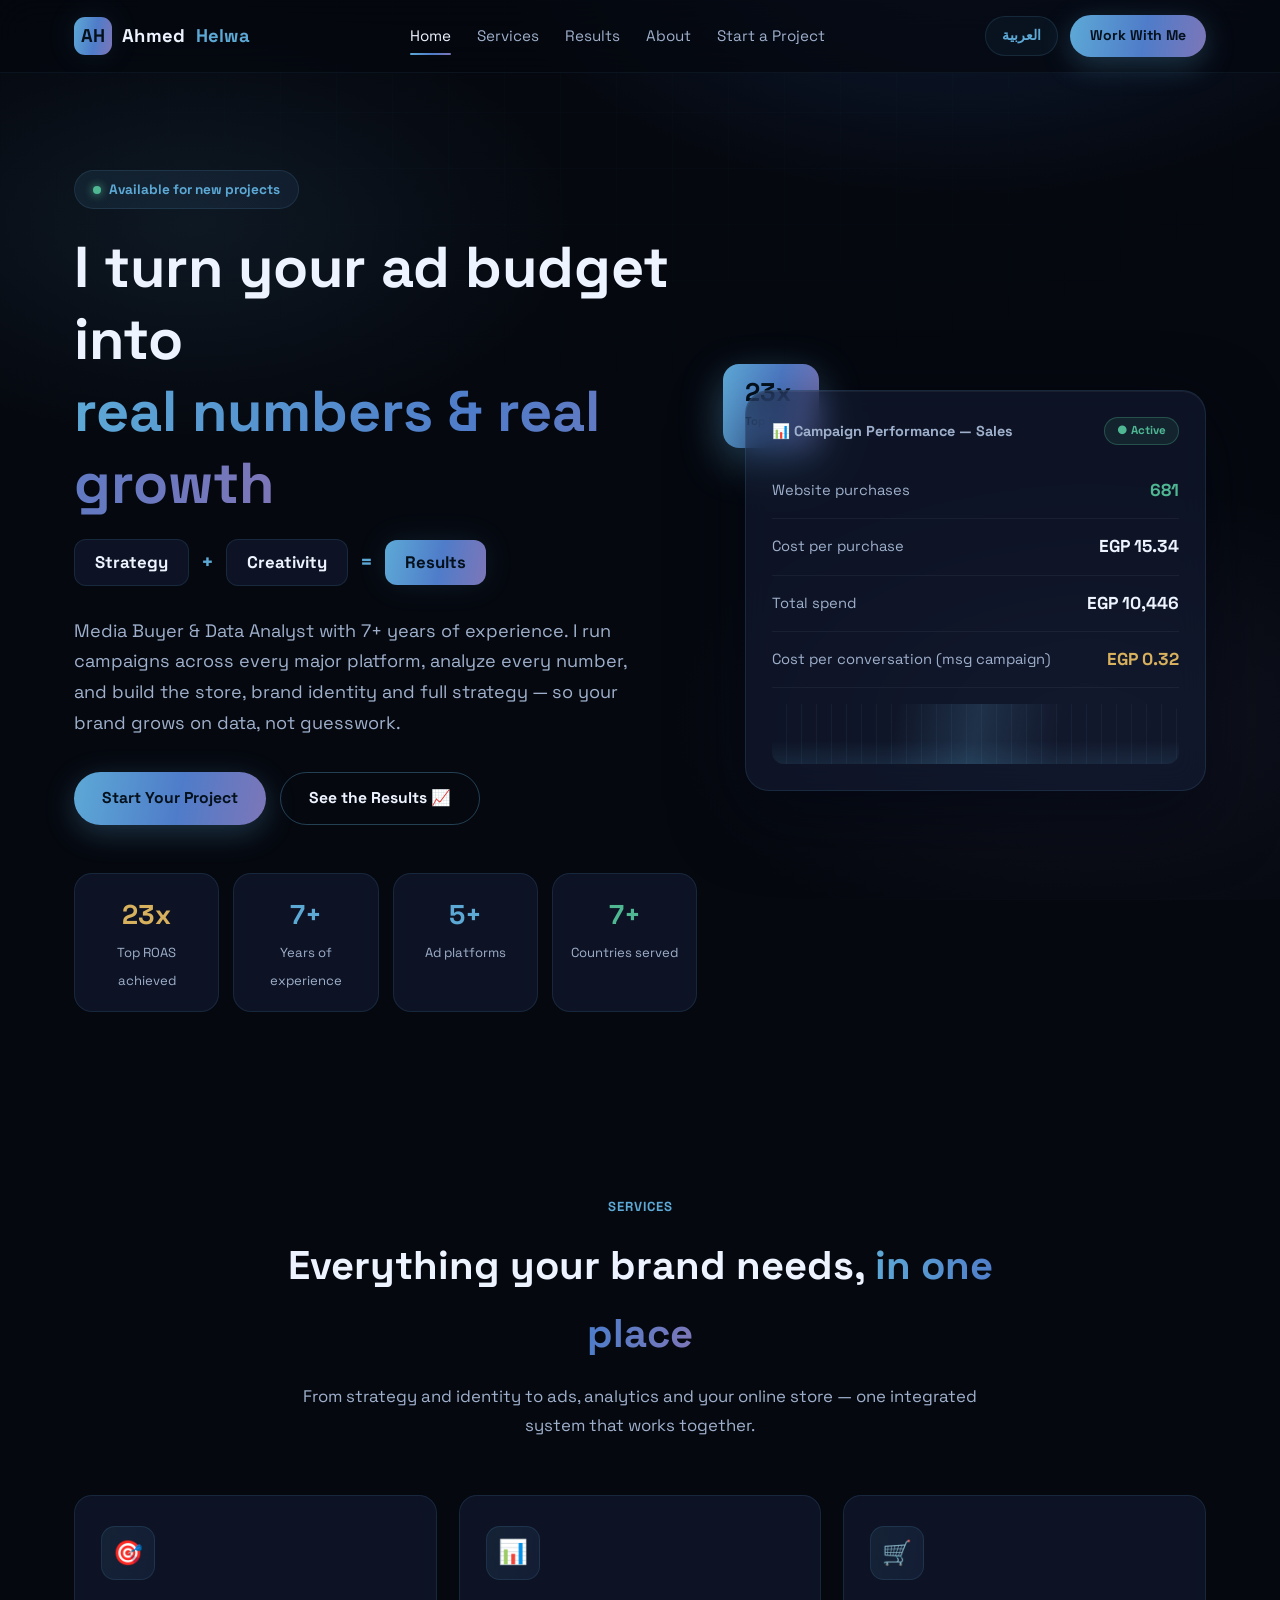
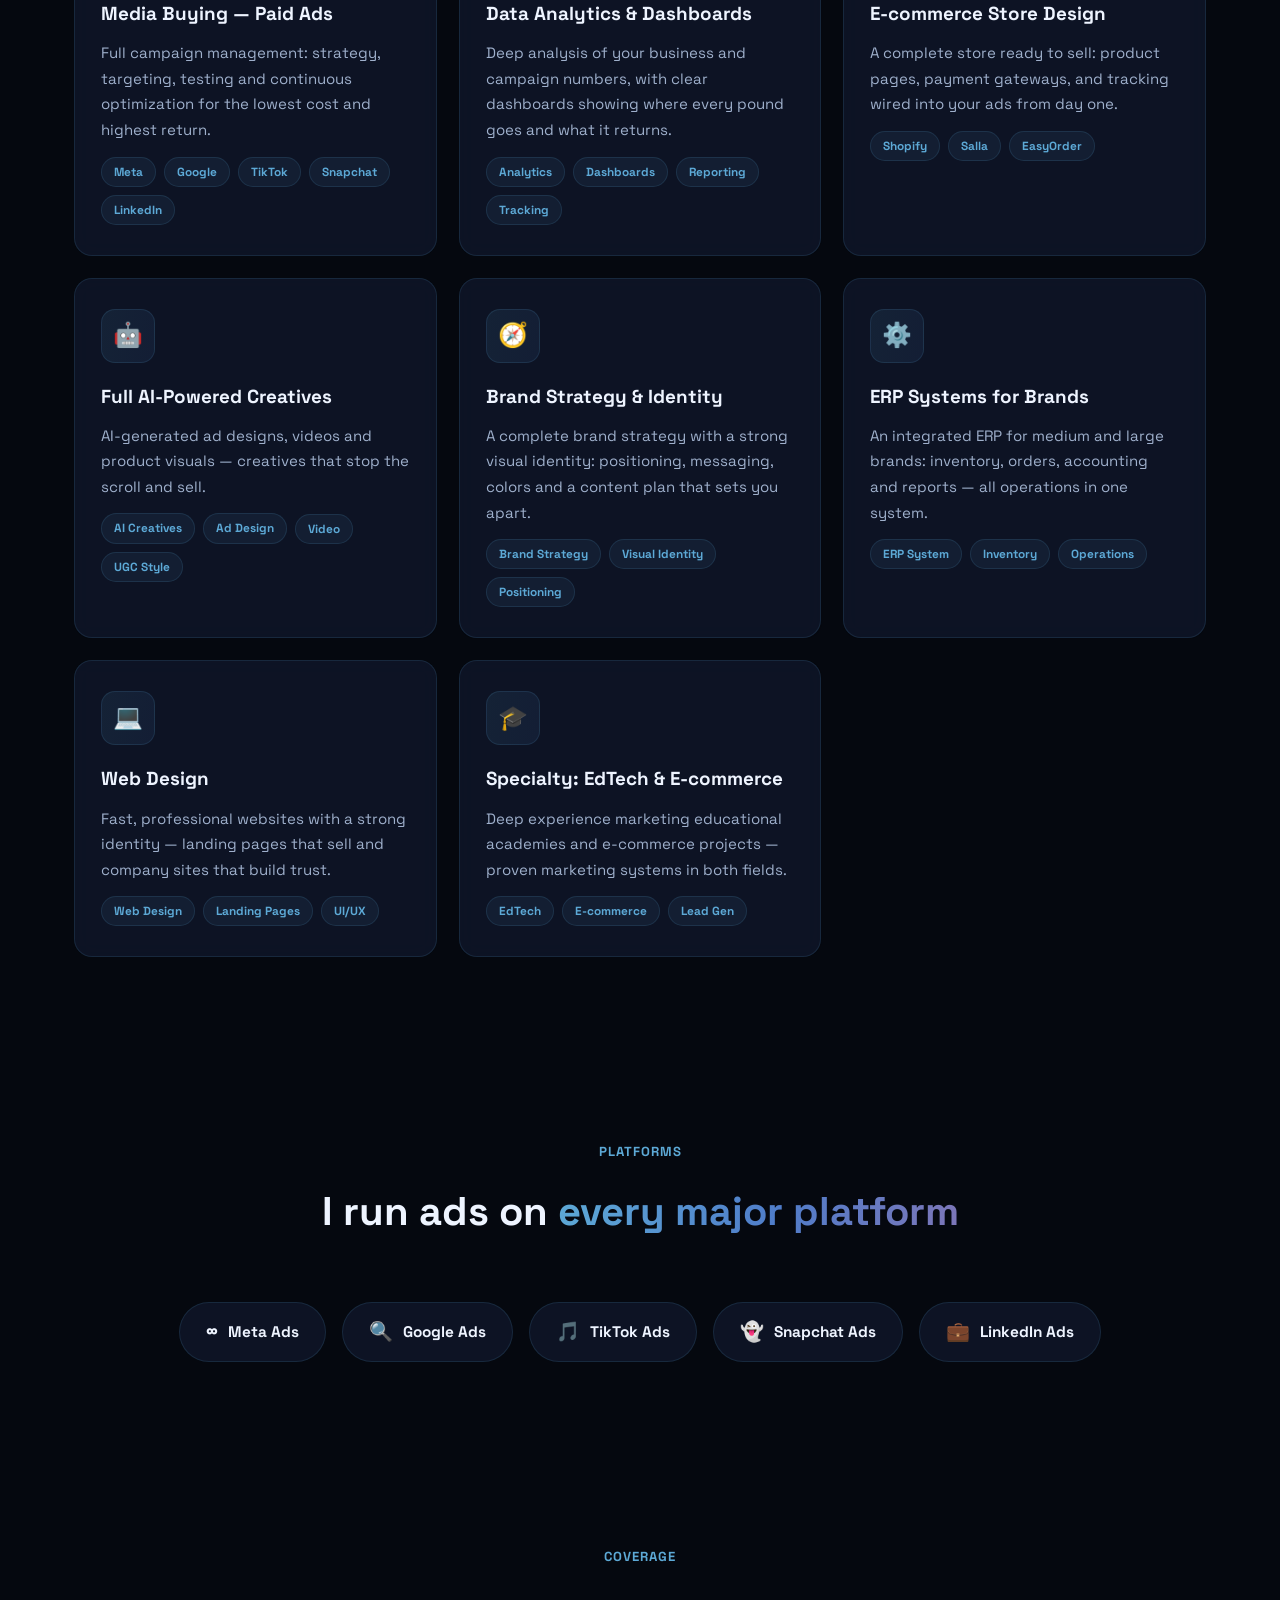
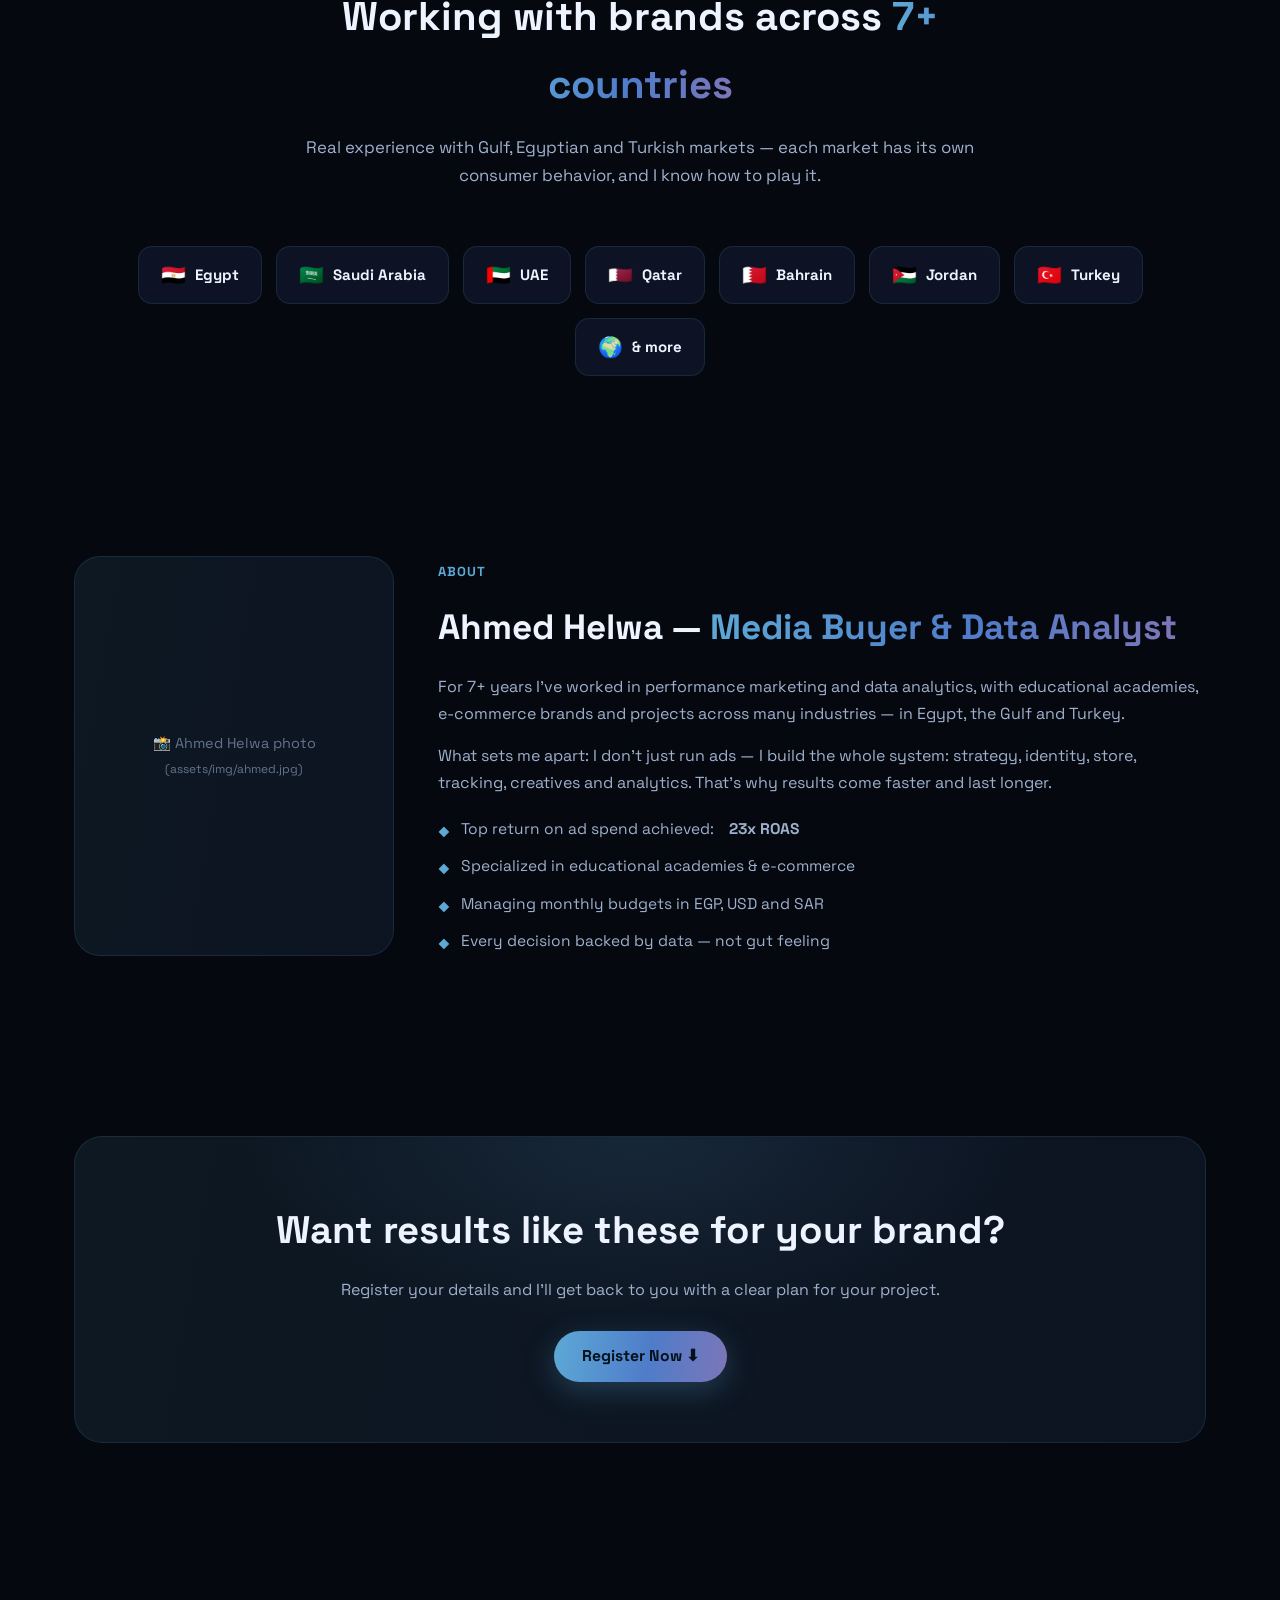
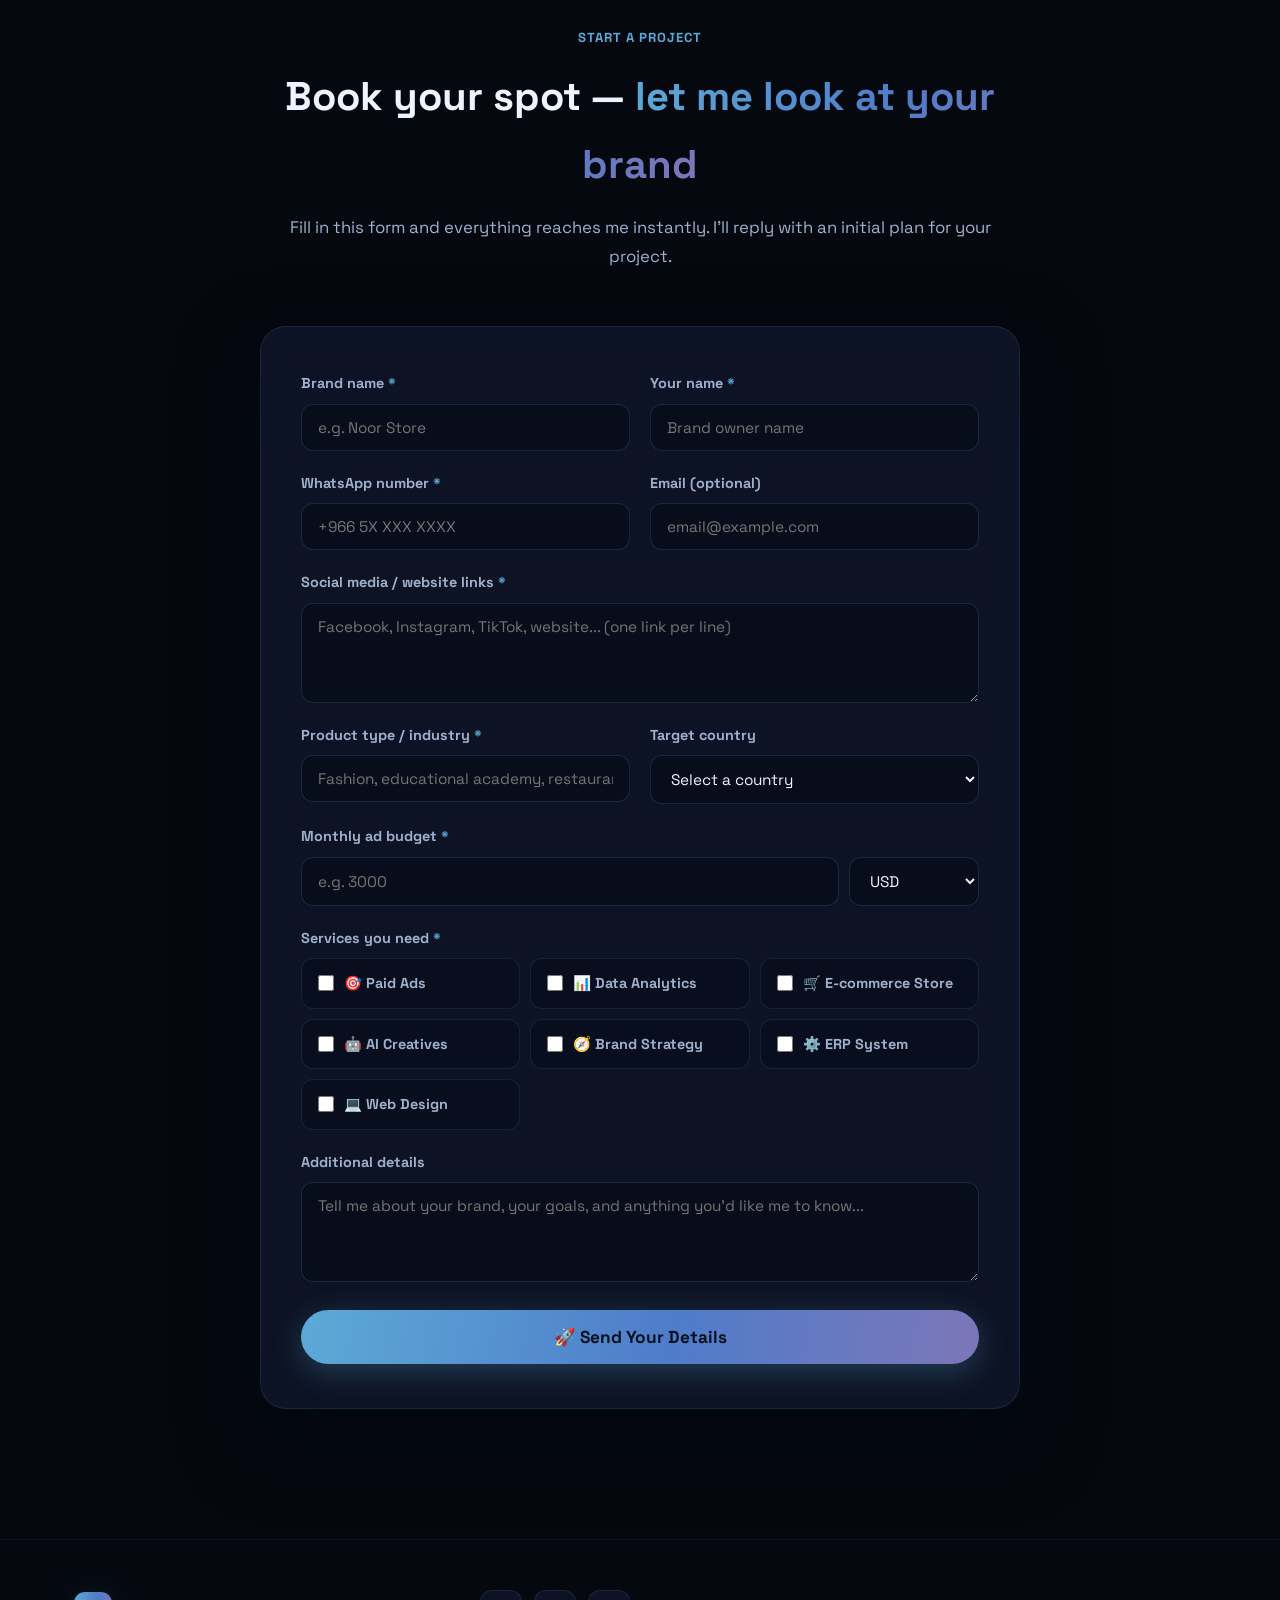
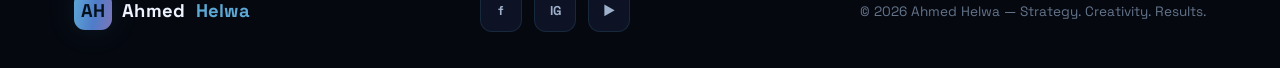
==== commit 1aeaedcb: "Add files via upload" ====
--- a/en/index.html
+++ b/en/index.html
@@ -232,7 +232,7 @@
             <input type="tel" name="whatsapp" required placeholder="+966 5X XXX XXXX">
           </div>
           <div class="form-group">
-            <label>Email</label>
+            <label>Email (optional)</label>
             <input type="email" name="email" placeholder="email@example.com">
           </div>
           <div class="form-group full">
--- a/assets/css/style.css
+++ b/assets/css/style.css
@@ -8,19 +8,19 @@
   --bg-1: #0a0f1d;
   --bg-2: #0f1729;
   --card: rgba(20, 30, 55, 0.55);
-  --card-border: rgba(56, 189, 248, 0.14);
+  --card-border: rgba(93, 169, 214, 0.14);
   --txt-1: #eef4ff;
   --txt-2: #9fb0cc;
   --txt-3: #64748b;
-  --cyan: #22d3ee;
-  --blue: #3b82f6;
-  --violet: #8b5cf6;
-  --green: #34d399;
-  --gold: #fbbf24;
-  --grad-main: linear-gradient(100deg, #22d3ee 0%, #3b82f6 55%, #8b5cf6 100%);
-  --grad-soft: linear-gradient(100deg, rgba(34,211,238,.12), rgba(59,130,246,.12));
+  --cyan: #5da9d6;
+  --blue: #4f7cc9;
+  --violet: #7d76b8;
+  --green: #4fb893;
+  --gold: #d8b15e;
+  --grad-main: linear-gradient(100deg, #5da9d6 0%, #4f7cc9 55%, #7d76b8 100%);
+  --grad-soft: linear-gradient(100deg, rgba(93,169,214,.10), rgba(79,124,201,.10));
   --radius: 18px;
-  --shadow-glow: 0 0 40px rgba(34, 211, 238, 0.18);
+  --shadow-glow: 0 0 30px rgba(93, 169, 214, 0.12);
   --font-ar: 'Cairo', 'Tajawal', sans-serif;
   --font-en: 'Space Grotesk', 'Inter', sans-serif;
   --font-num: 'Space Grotesk', monospace;
@@ -41,7 +41,7 @@
 
 body.en { font-family: var(--font-en); }
 
-::selection { background: rgba(34, 211, 238, 0.35); }
+::selection { background: rgba(93, 169, 214, 0.28); }
 
 img { max-width: 100%; display: block; }
 a { color: inherit; text-decoration: none; }
@@ -54,15 +54,15 @@
   position: fixed; inset: 0; z-index: -2; pointer-events: none;
   background:
     radial-gradient(ellipse 60% 45% at 75% -5%, rgba(59, 130, 246, 0.16), transparent 60%),
-    radial-gradient(ellipse 50% 40% at 15% 25%, rgba(34, 211, 238, 0.10), transparent 60%),
-    radial-gradient(ellipse 55% 45% at 85% 80%, rgba(139, 92, 246, 0.10), transparent 60%),
+    radial-gradient(ellipse 50% 40% at 15% 25%, rgba(93, 169, 214, 0.10), transparent 60%),
+    radial-gradient(ellipse 55% 45% at 85% 80%, rgba(125, 118, 184, 0.10), transparent 60%),
     var(--bg-0);
 }
 .bg-grid {
   position: fixed; inset: 0; z-index: -1; pointer-events: none; opacity: .5;
   background-image:
-    linear-gradient(rgba(56, 189, 248, 0.045) 1px, transparent 1px),
-    linear-gradient(90deg, rgba(56, 189, 248, 0.045) 1px, transparent 1px);
+    linear-gradient(rgba(93, 169, 214, 0.045) 1px, transparent 1px),
+    linear-gradient(90deg, rgba(93, 169, 214, 0.045) 1px, transparent 1px);
   background-size: 56px 56px;
   mask-image: radial-gradient(ellipse 80% 60% at 50% 0%, #000 30%, transparent 75%);
   -webkit-mask-image: radial-gradient(ellipse 80% 60% at 50% 0%, #000 30%, transparent 75%);
@@ -73,7 +73,7 @@
   position: fixed; top: 0; right: 0; left: 0; z-index: 100;
   backdrop-filter: blur(18px); -webkit-backdrop-filter: blur(18px);
   background: rgba(5, 8, 15, 0.72);
-  border-bottom: 1px solid rgba(56, 189, 248, 0.08);
+  border-bottom: 1px solid rgba(93, 169, 214, 0.08);
 }
 .nav {
   display: flex; align-items: center; justify-content: space-between;
@@ -104,9 +104,9 @@
 .lang-switch {
   padding: 7px 16px; border-radius: 99px; font-size: .85rem; font-weight: 700;
   border: 1px solid var(--card-border); color: var(--cyan);
-  background: rgba(34, 211, 238, 0.06); transition: all .2s;
-}
-.lang-switch:hover { background: rgba(34, 211, 238, 0.14); box-shadow: var(--shadow-glow); }
+  background: rgba(93, 169, 214, 0.06); transition: all .2s;
+}
+.lang-switch:hover { background: rgba(93, 169, 214, 0.14); box-shadow: var(--shadow-glow); }
 
 .btn {
   display: inline-flex; align-items: center; justify-content: center; gap: 8px;
@@ -115,14 +115,14 @@
 }
 .btn-primary {
   background: var(--grad-main); color: #04111c;
-  box-shadow: 0 8px 30px rgba(34, 211, 238, 0.35);
-}
-.btn-primary:hover { transform: translateY(-2px); box-shadow: 0 12px 40px rgba(34, 211, 238, 0.5); }
+  box-shadow: 0 8px 30px rgba(93, 169, 214, 0.28);
+}
+.btn-primary:hover { transform: translateY(-2px); box-shadow: 0 12px 40px rgba(93, 169, 214, 0.5); }
 .btn-ghost {
   background: transparent; color: var(--txt-1);
-  border: 1px solid rgba(56, 189, 248, 0.35);
-}
-.btn-ghost:hover { background: rgba(34, 211, 238, 0.08); border-color: var(--cyan); }
+  border: 1px solid rgba(93, 169, 214, 0.35);
+}
+.btn-ghost:hover { background: rgba(93, 169, 214, 0.08); border-color: var(--cyan); }
 .btn-sm { padding: 9px 20px; font-size: .88rem; }
 
 .nav-toggle { display: none; background: none; border: none; color: var(--txt-1); font-size: 1.6rem; cursor: pointer; }
@@ -179,7 +179,7 @@
   backdrop-filter: blur(10px);
   transition: transform .25s, border-color .25s;
 }
-.stat-card:hover { transform: translateY(-4px); border-color: rgba(34, 211, 238, 0.4); }
+.stat-card:hover { transform: translateY(-4px); border-color: rgba(93, 169, 214, 0.4); }
 .stat-num {
   font-family: var(--font-num); font-size: 1.7rem; font-weight: 700;
   color: var(--cyan); display: block;
@@ -200,7 +200,7 @@
 .live-tag {
   font-size: .72rem; font-weight: 800; color: var(--green);
   padding: 3px 12px; border-radius: 99px;
-  background: rgba(52, 211, 153, 0.1); border: 1px solid rgba(52, 211, 153, 0.3);
+  background: rgba(79, 184, 147, 0.1); border: 1px solid rgba(79, 184, 147, 0.3);
 }
 .metric-row {
   display: flex; align-items: center; justify-content: space-between;
@@ -215,13 +215,13 @@
 .spark {
   height: 60px; margin-top: 16px; border-radius: 12px;
   background:
-    linear-gradient(transparent 60%, rgba(34, 211, 238, 0.12)),
-    repeating-linear-gradient(90deg, transparent 0 14px, rgba(56, 189, 248, 0.07) 14px 15px);
+    linear-gradient(transparent 60%, rgba(93, 169, 214, 0.12)),
+    repeating-linear-gradient(90deg, transparent 0 14px, rgba(93, 169, 214, 0.07) 14px 15px);
   position: relative; overflow: hidden;
 }
 .spark::after {
   content: ''; position: absolute; inset: 0;
-  background: linear-gradient(100deg, transparent 30%, rgba(34,211,238,.25) 50%, transparent 70%);
+  background: linear-gradient(100deg, transparent 30%, rgba(93,169,214,.18) 50%, transparent 70%);
   animation: sweep 3.2s infinite linear;
 }
 @keyframes sweep { from { transform: translateX(-100%); } to { transform: translateX(100%); } }
@@ -230,7 +230,7 @@
   position: absolute; top: -26px; inset-inline-start: -22px;
   background: var(--grad-main); color: #04111c;
   border-radius: 16px; padding: 14px 22px; font-weight: 900;
-  box-shadow: 0 14px 40px rgba(34, 211, 238, 0.45);
+  box-shadow: 0 14px 40px rgba(93, 169, 214, 0.45);
   animation: floaty 4s ease-in-out infinite;
 }
 .floating-roas .big { font-family: var(--font-num); font-size: 1.6rem; display: block; line-height: 1.1; }
@@ -273,8 +273,8 @@
 .service-tags { display: flex; flex-wrap: wrap; gap: 8px; }
 .service-tags span {
   font-size: .74rem; font-weight: 700; padding: 4px 12px; border-radius: 99px;
-  background: rgba(56, 189, 248, 0.08); color: var(--cyan);
-  border: 1px solid rgba(56, 189, 248, 0.15);
+  background: rgba(93, 169, 214, 0.08); color: var(--cyan);
+  border: 1px solid rgba(93, 169, 214, 0.15);
 }
 
 /* ---------- Platforms ---------- */
@@ -305,21 +305,21 @@
 
 .roas-banner {
   margin: 40px auto 0; max-width: 860px;
-  background: var(--card); border: 1px solid rgba(251, 191, 36, 0.3);
+  background: var(--card); border: 1px solid rgba(216, 177, 94, 0.3);
   border-radius: 24px; padding: 40px 30px; text-align: center;
   position: relative; overflow: hidden;
 }
 .roas-banner::before {
   content: ''; position: absolute; inset: 0;
-  background: radial-gradient(ellipse 60% 80% at 50% 0%, rgba(251, 191, 36, 0.12), transparent 70%);
+  background: radial-gradient(ellipse 60% 80% at 50% 0%, rgba(216, 177, 94, 0.12), transparent 70%);
 }
 .roas-banner .label { font-size: .95rem; font-weight: 800; color: var(--gold); letter-spacing: 1px; }
 .roas-banner .value {
   font-family: var(--font-num); font-size: clamp(3.4rem, 9vw, 5.4rem);
   font-weight: 700; line-height: 1.1;
-  background: linear-gradient(100deg, #fbbf24, #f59e0b, #fbbf24);
+  background: linear-gradient(100deg, #d8b15e, #c89c4a, #d8b15e);
   -webkit-background-clip: text; background-clip: text; color: transparent;
-  text-shadow: 0 0 60px rgba(251, 191, 36, 0.3);
+  text-shadow: 0 0 60px rgba(216, 177, 94, 0.3);
 }
 .roas-banner .desc { color: var(--txt-2); font-size: .98rem; }
 
@@ -332,13 +332,13 @@
   border-radius: var(--radius); padding: 26px; backdrop-filter: blur(10px);
   transition: transform .28s, border-color .28s;
 }
-.case-card:hover { transform: translateY(-5px); border-color: rgba(34, 211, 238, 0.4); }
+.case-card:hover { transform: translateY(-5px); border-color: rgba(93, 169, 214, 0.4); }
 .case-type {
   display: inline-block; font-size: .74rem; font-weight: 800;
   padding: 4px 14px; border-radius: 99px; margin-bottom: 18px;
 }
-.case-type.sales { background: rgba(52, 211, 153, 0.12); color: var(--green); border: 1px solid rgba(52, 211, 153, 0.3); }
-.case-type.msg { background: rgba(139, 92, 246, 0.12); color: #a78bfa; border: 1px solid rgba(139, 92, 246, 0.3); }
+.case-type.sales { background: rgba(79, 184, 147, 0.12); color: var(--green); border: 1px solid rgba(79, 184, 147, 0.3); }
+.case-type.msg { background: rgba(125, 118, 184, 0.12); color: #9c95cf; border: 1px solid rgba(125, 118, 184, 0.3); }
 .case-main {
   font-family: var(--font-num); font-size: 2.3rem; font-weight: 700;
   color: var(--txt-1); line-height: 1.15;
@@ -374,13 +374,13 @@
 .form-group label { font-size: .9rem; font-weight: 700; color: var(--txt-2); }
 .form-group label .req { color: var(--cyan); }
 .form-group input, .form-group select, .form-group textarea {
-  background: rgba(5, 10, 22, 0.6); border: 1px solid rgba(56, 189, 248, 0.18);
+  background: rgba(5, 10, 22, 0.6); border: 1px solid rgba(93, 169, 214, 0.18);
   border-radius: 12px; padding: 13px 16px; color: var(--txt-1);
   font-family: inherit; font-size: .96rem; transition: border-color .2s, box-shadow .2s;
   width: 100%;
 }
 .form-group input:focus, .form-group select:focus, .form-group textarea:focus {
-  outline: none; border-color: var(--cyan); box-shadow: 0 0 0 3px rgba(34, 211, 238, 0.12);
+  outline: none; border-color: var(--cyan); box-shadow: 0 0 0 3px rgba(93, 169, 214, 0.12);
 }
 .form-group textarea { resize: vertical; min-height: 100px; }
 
@@ -392,20 +392,20 @@
 .check-pill {
   display: flex; align-items: center; gap: 10px; cursor: pointer;
   padding: 12px 16px; border-radius: 12px; font-size: .88rem; font-weight: 600;
-  background: rgba(5, 10, 22, 0.5); border: 1px solid rgba(56, 189, 248, 0.14);
+  background: rgba(5, 10, 22, 0.5); border: 1px solid rgba(93, 169, 214, 0.14);
   transition: all .2s; color: var(--txt-2);
 }
-.check-pill:hover { border-color: rgba(34, 211, 238, 0.4); }
+.check-pill:hover { border-color: rgba(93, 169, 214, 0.4); }
 .check-pill input { accent-color: var(--cyan); width: 16px; height: 16px; flex-shrink: 0; }
 .check-pill:has(input:checked) {
-  background: rgba(34, 211, 238, 0.1); border-color: var(--cyan); color: var(--txt-1);
+  background: rgba(93, 169, 214, 0.1); border-color: var(--cyan); color: var(--txt-1);
 }
 
 .form-submit { margin-top: 28px; text-align: center; }
 .form-submit .btn { width: 100%; padding: 16px; font-size: 1.08rem; }
 .form-msg { margin-top: 18px; padding: 14px 18px; border-radius: 12px; font-weight: 700; display: none; }
-.form-msg.ok { display: block; background: rgba(52, 211, 153, 0.1); color: var(--green); border: 1px solid rgba(52, 211, 153, 0.3); }
-.form-msg.err { display: block; background: rgba(248, 113, 113, 0.1); color: #f87171; border: 1px solid rgba(248, 113, 113, 0.3); }
+.form-msg.ok { display: block; background: rgba(79, 184, 147, 0.1); color: var(--green); border: 1px solid rgba(79, 184, 147, 0.3); }
+.form-msg.err { display: block; background: rgba(214, 124, 124, 0.1); color: #d67c7c; border: 1px solid rgba(214, 124, 124, 0.3); }
 
 /* ---------- About strip ---------- */
 .about-strip {
@@ -434,7 +434,7 @@
 }
 .cta-band::before {
   content: ''; position: absolute; inset: 0;
-  background: radial-gradient(ellipse 50% 90% at 50% 0%, rgba(34, 211, 238, 0.12), transparent 70%);
+  background: radial-gradient(ellipse 50% 90% at 50% 0%, rgba(93, 169, 214, 0.12), transparent 70%);
 }
 .cta-band h2 { font-size: clamp(1.6rem, 3.4vw, 2.4rem); font-weight: 900; margin-bottom: 14px; position: relative; }
 .cta-band p { color: var(--txt-2); margin-bottom: 28px; position: relative; }
@@ -442,7 +442,7 @@
 
 /* ---------- Footer ---------- */
 .site-footer {
-  border-top: 1px solid rgba(56, 189, 248, 0.08);
+  border-top: 1px solid rgba(93, 169, 214, 0.08);
   padding: 50px 0 36px; margin-top: 40px;
 }
 .footer-grid { display: flex; justify-content: space-between; align-items: center; flex-wrap: wrap; gap: 24px; }
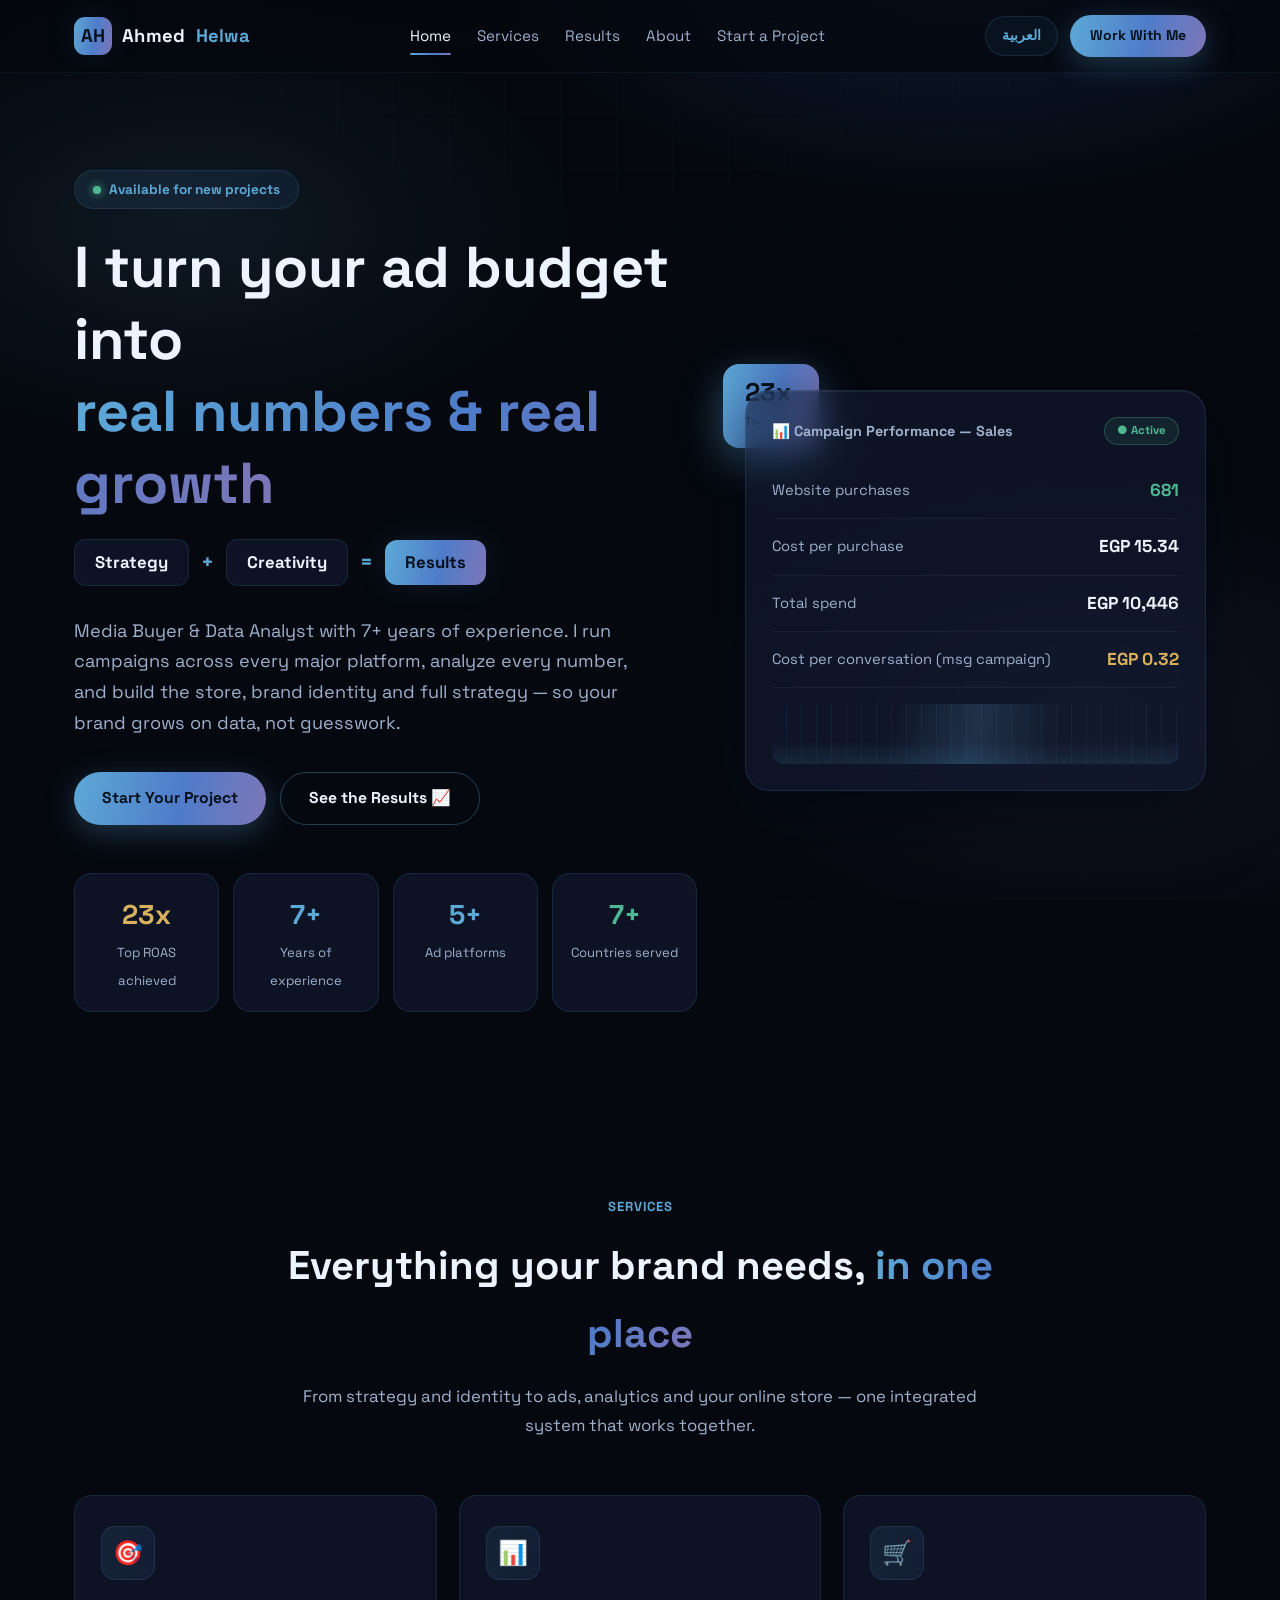
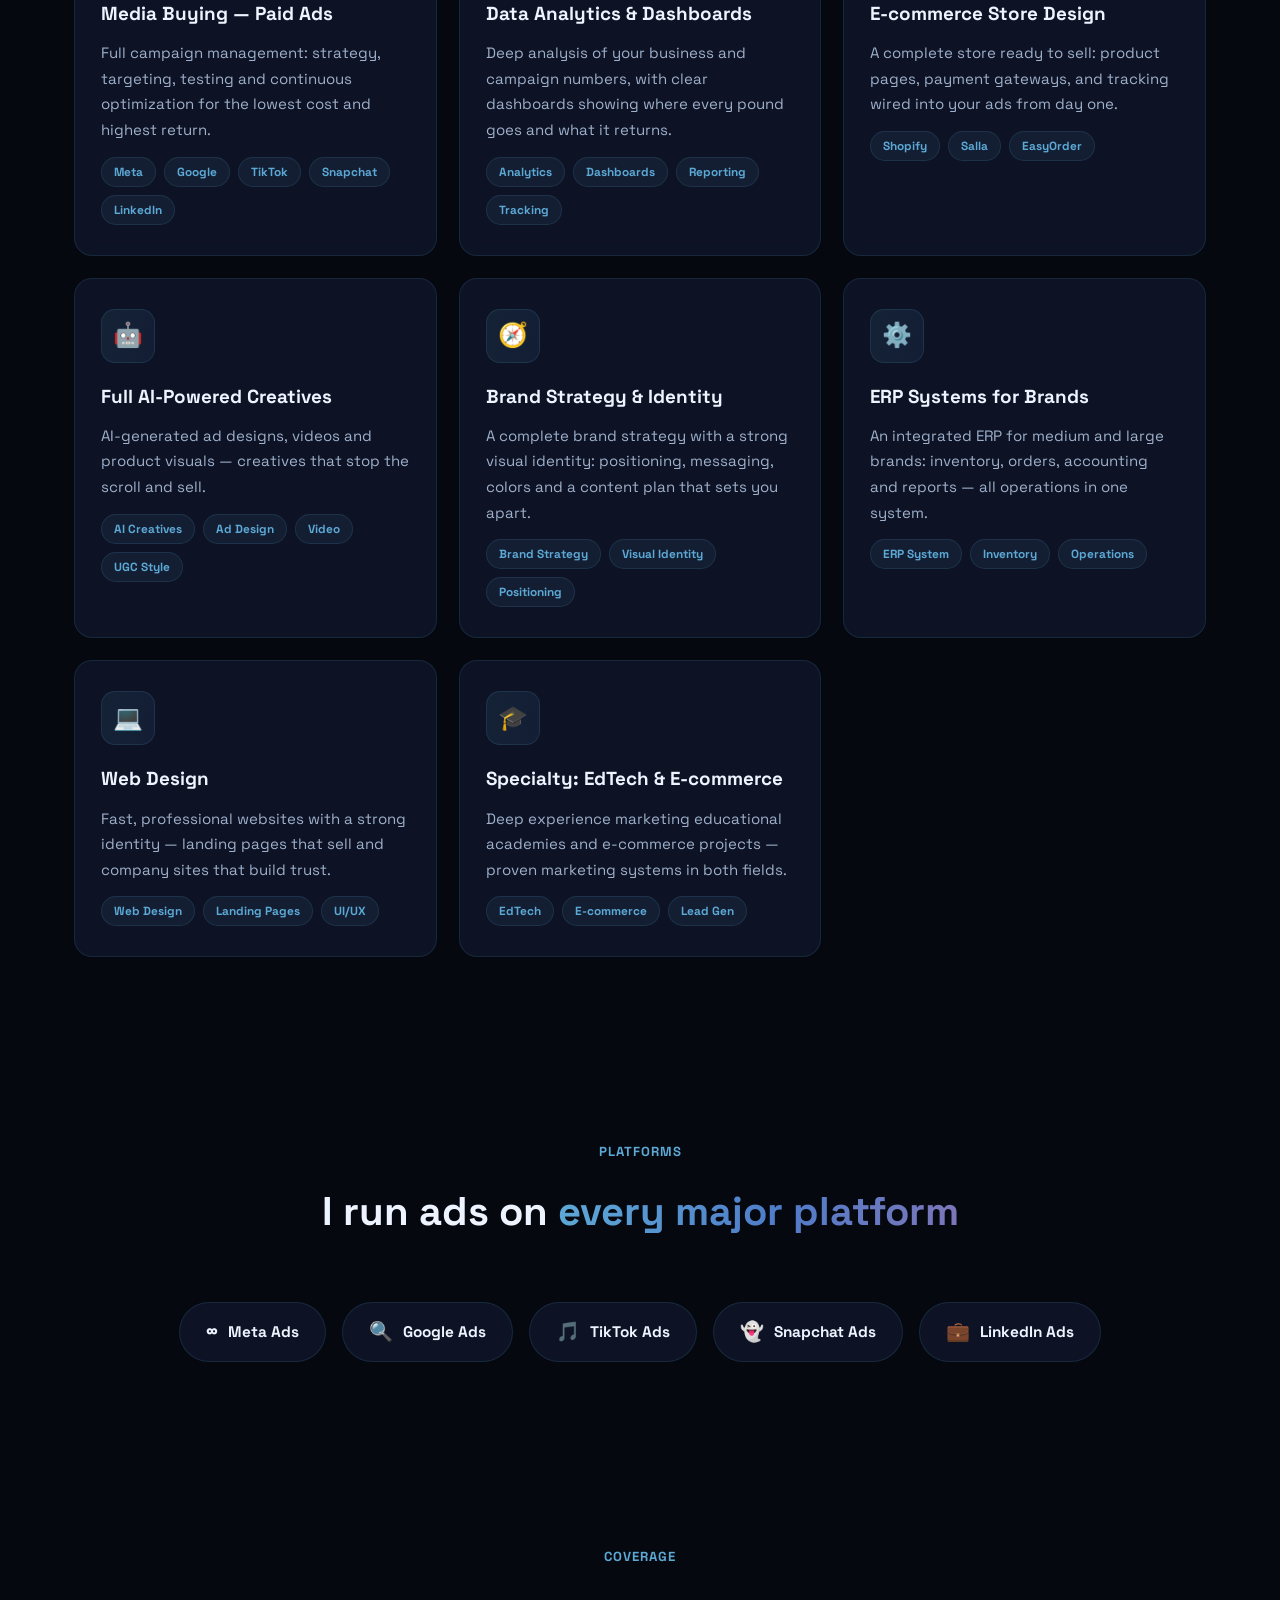
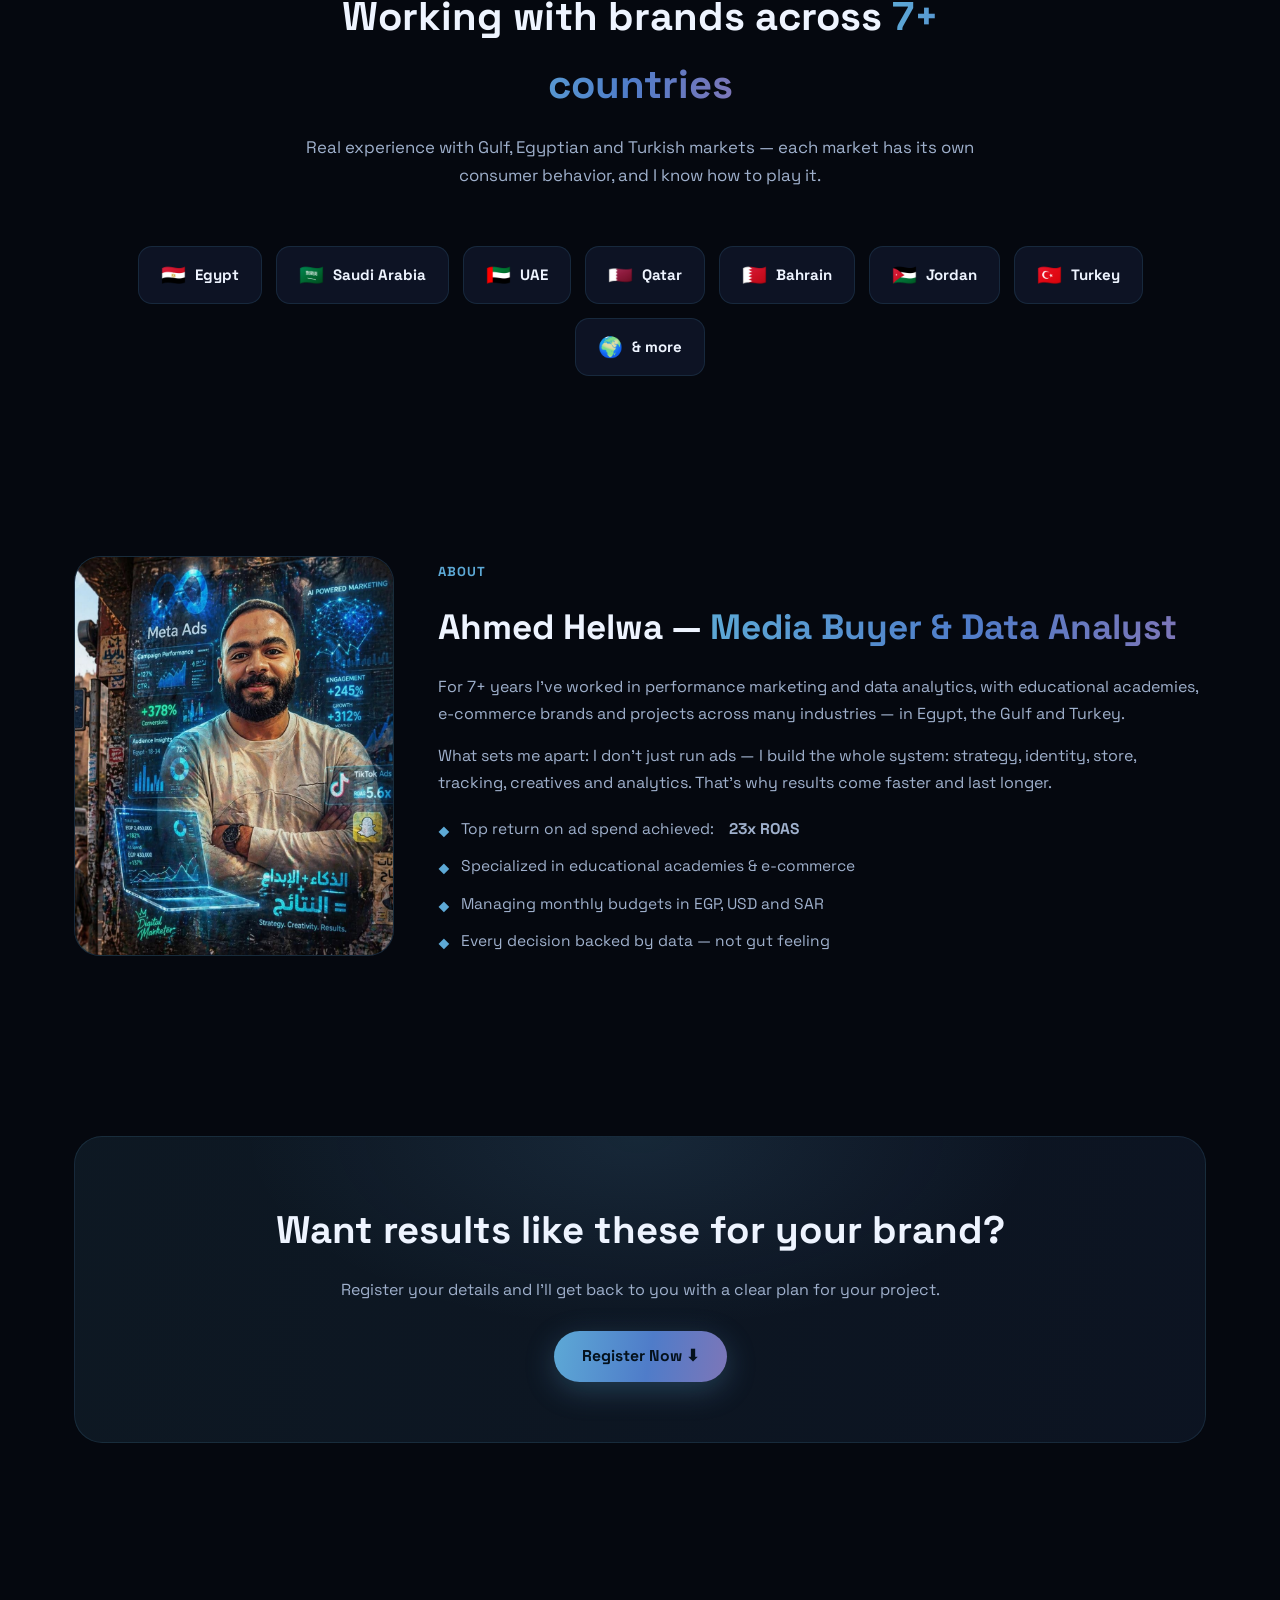
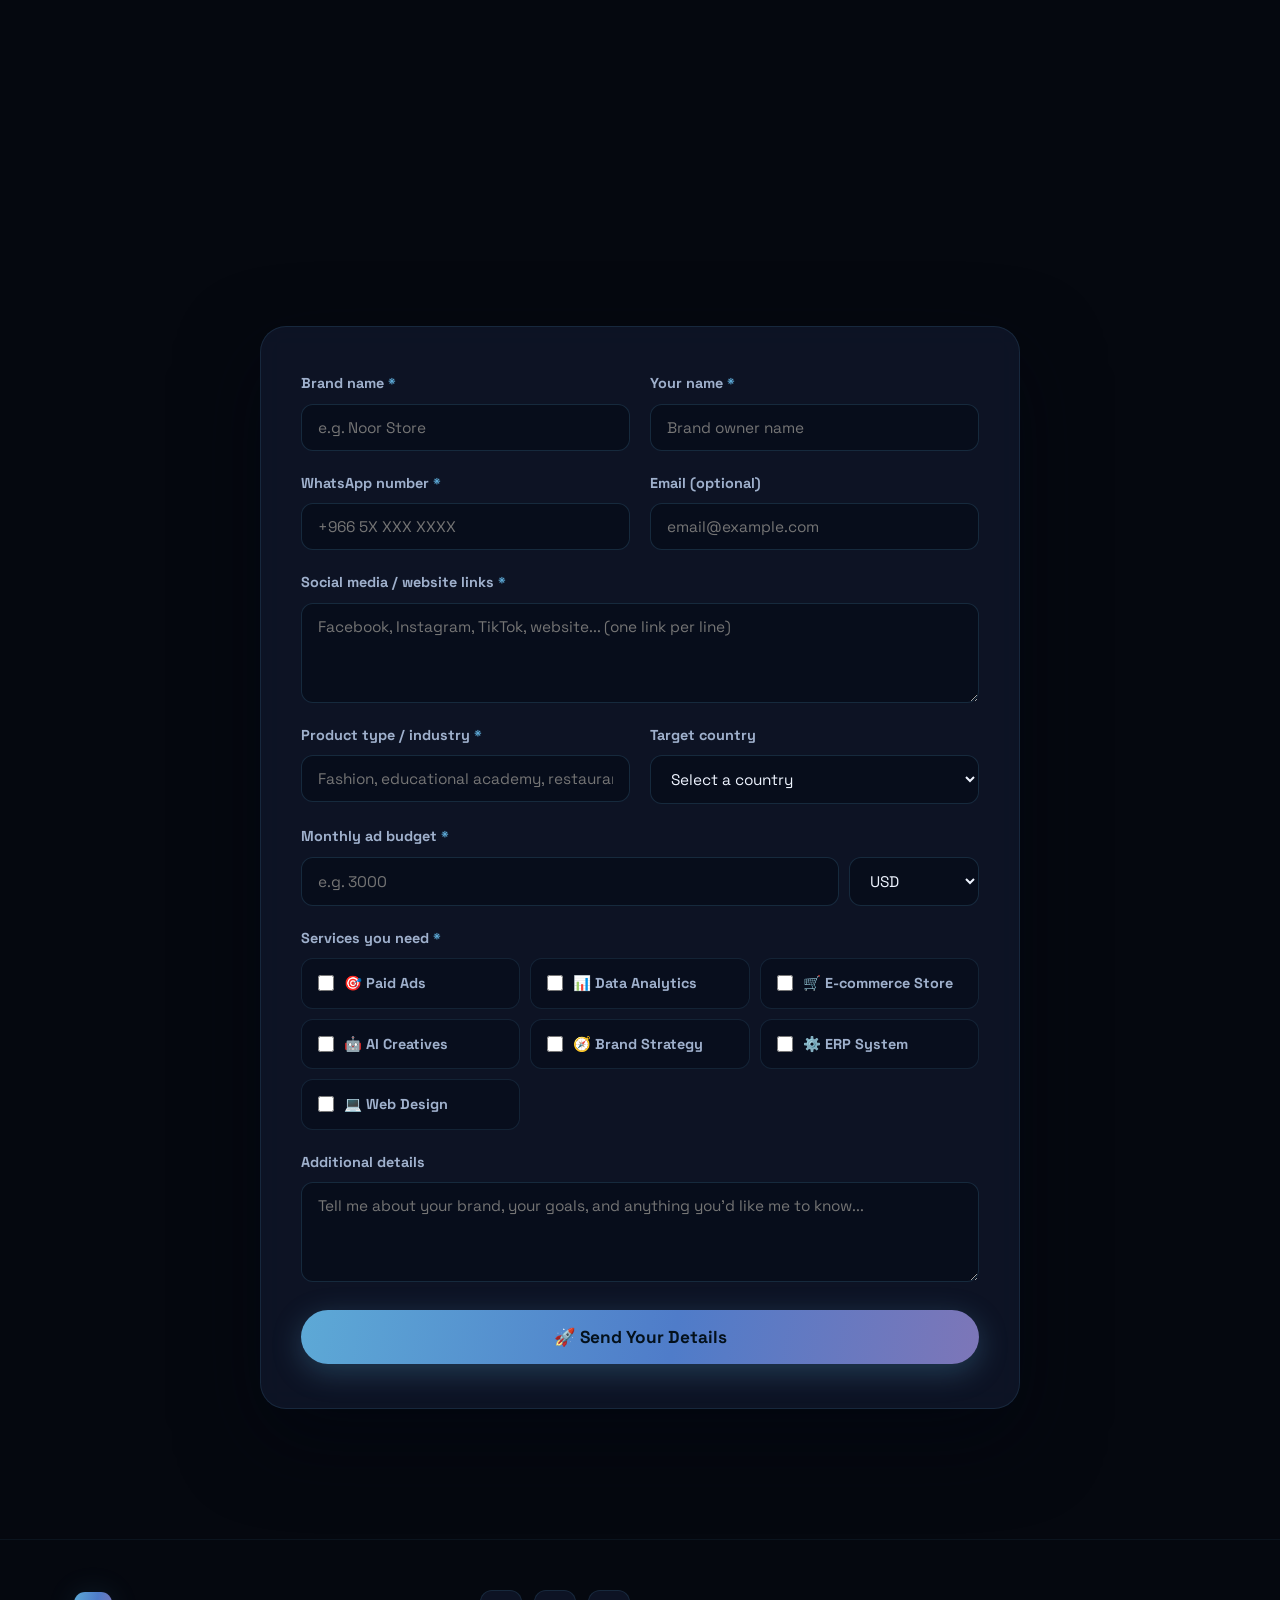
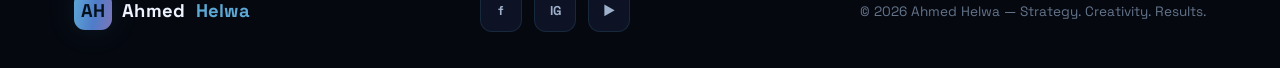
==== commit ffc04eec: "fix: correct image path to assets/ahmed.jpg" ====
--- a/en/index.html
+++ b/en/index.html
@@ -180,7 +180,7 @@
   <section id="about">
     <div class="container about-strip">
       <div class="about-photo reveal">
-        <img src="../assets/img/ahmed.jpg" alt="Ahmed Helwa — Media Buyer & Data Analyst" onerror="this.style.display='none'; this.nextElementSibling.style.display='block'">
+        <img src="../assets/ahmed.jpg" alt="Ahmed Helwa — Media Buyer & Data Analyst" onerror="this.style.display='none'; this.nextElementSibling.style.display='block'">
         <div class="photo-placeholder" style="display:none">📸 Ahmed Helwa photo<br><small>(assets/img/ahmed.jpg)</small></div>
       </div>
       <div class="about-text reveal">
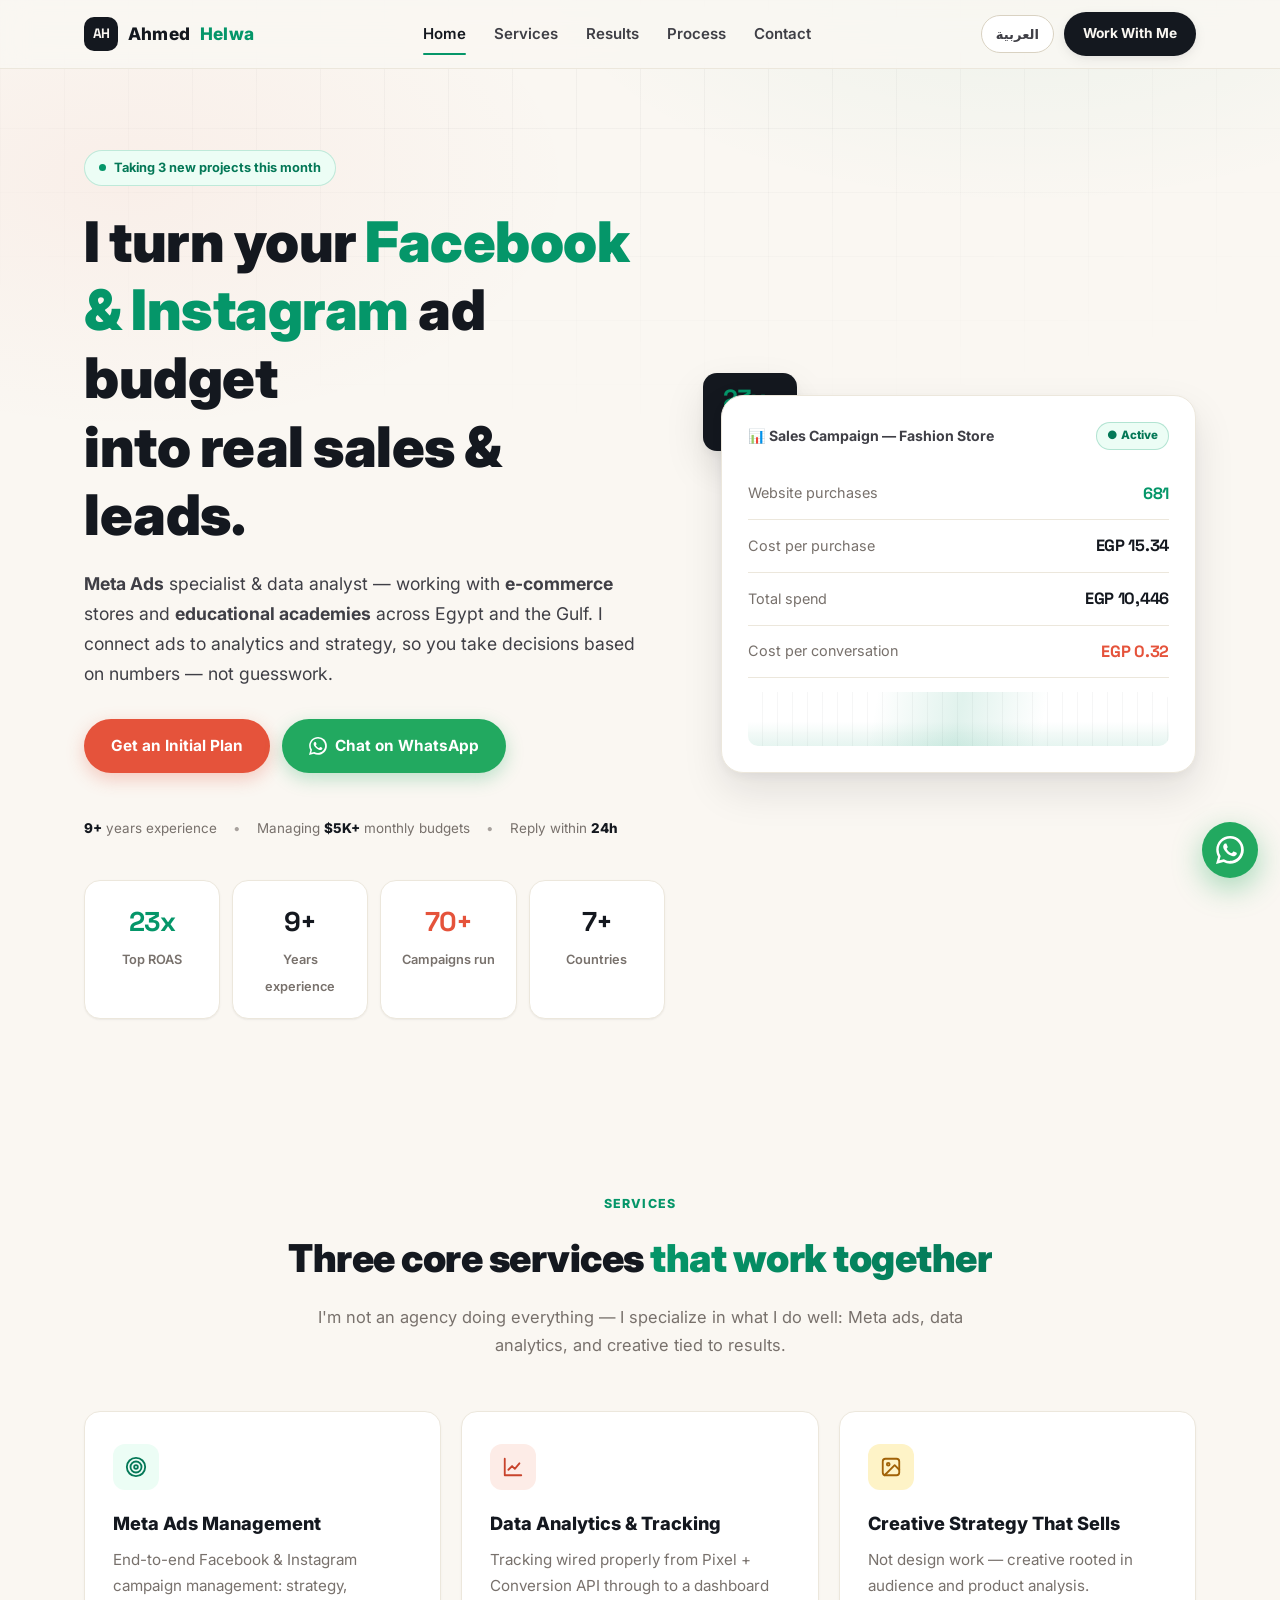
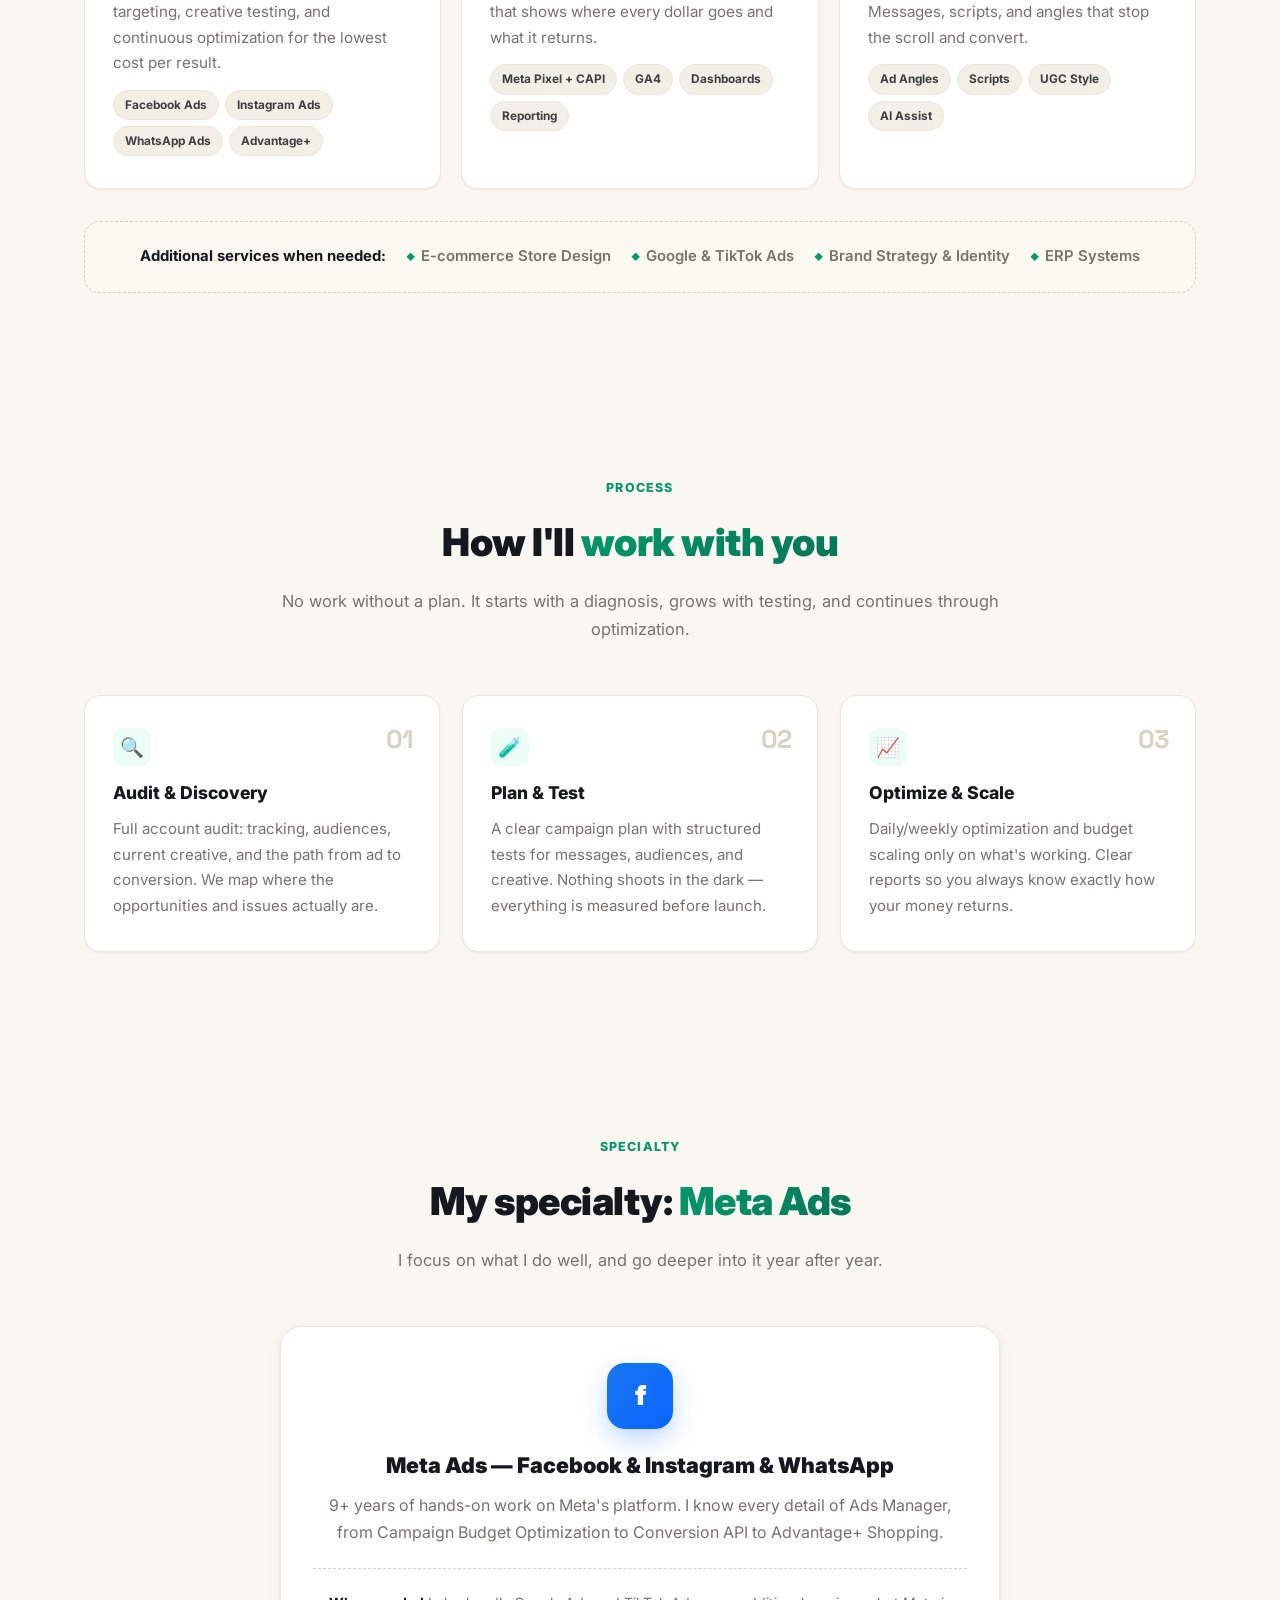
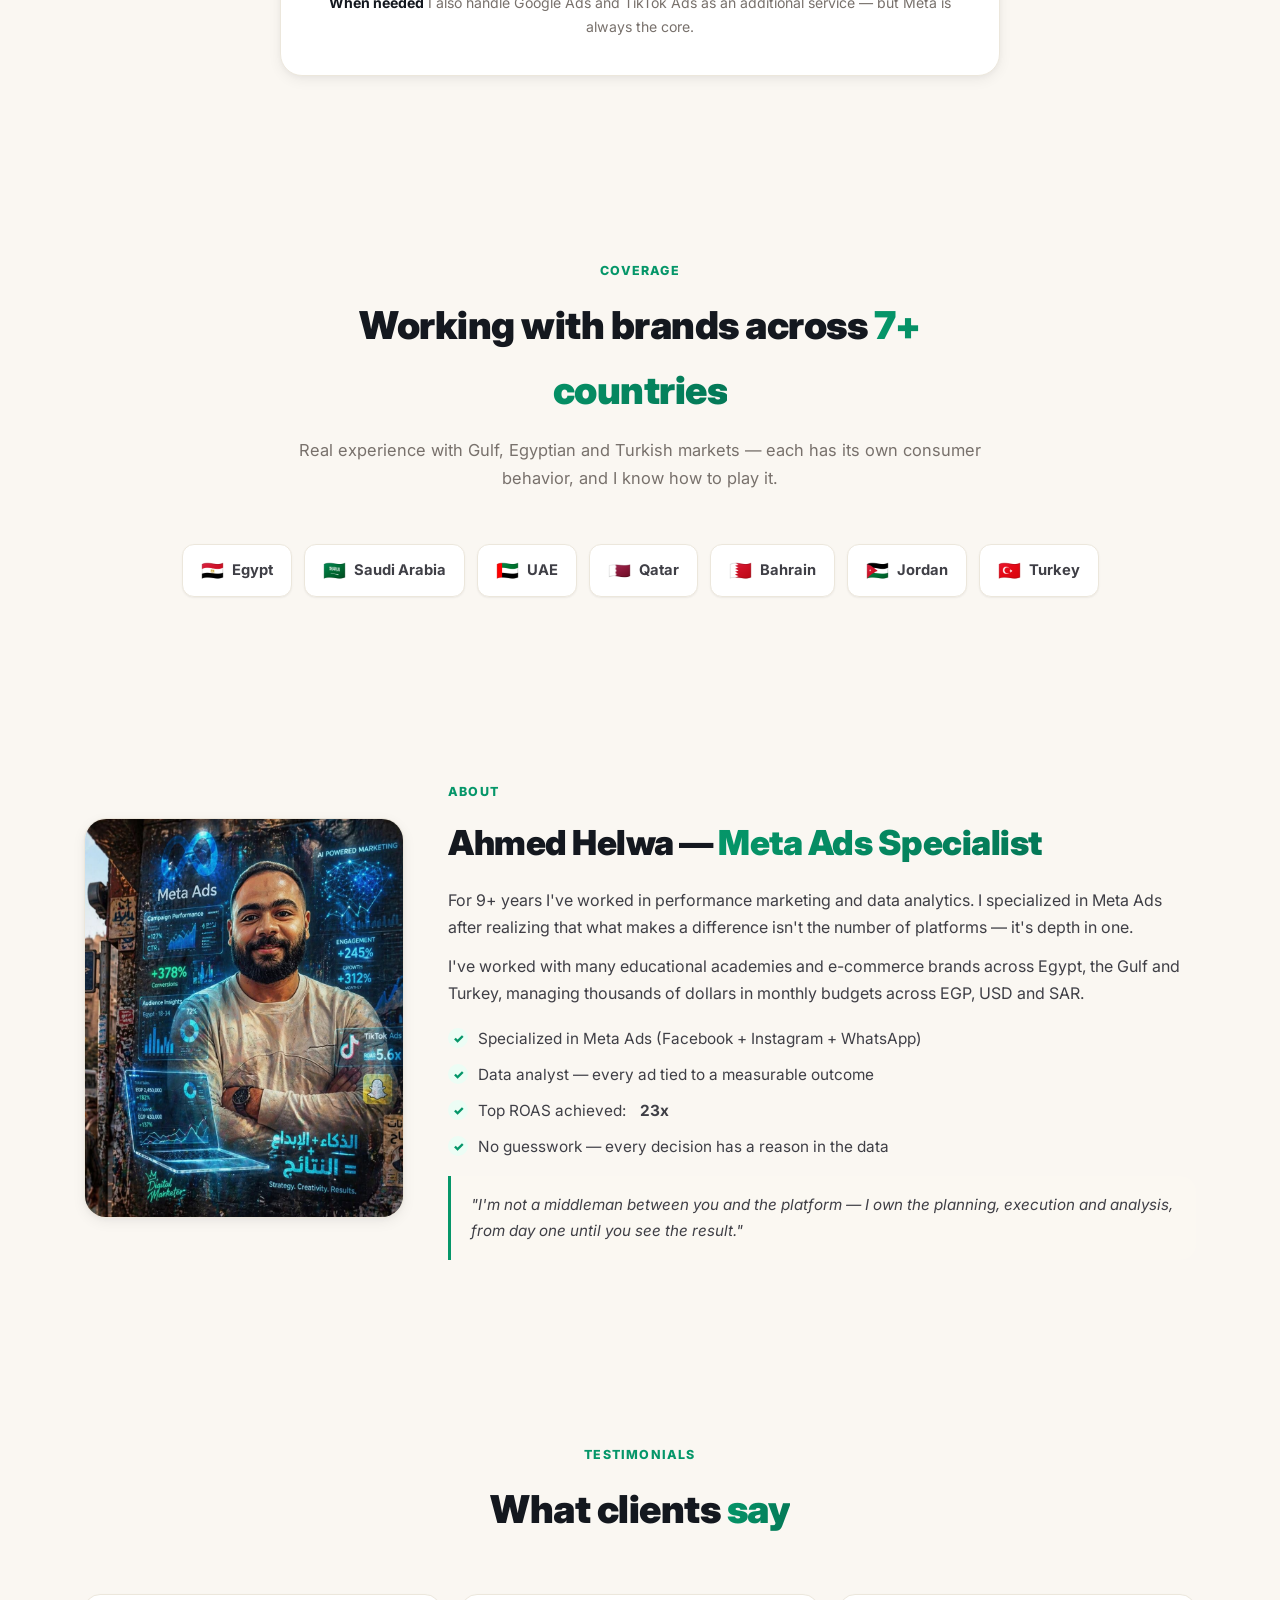
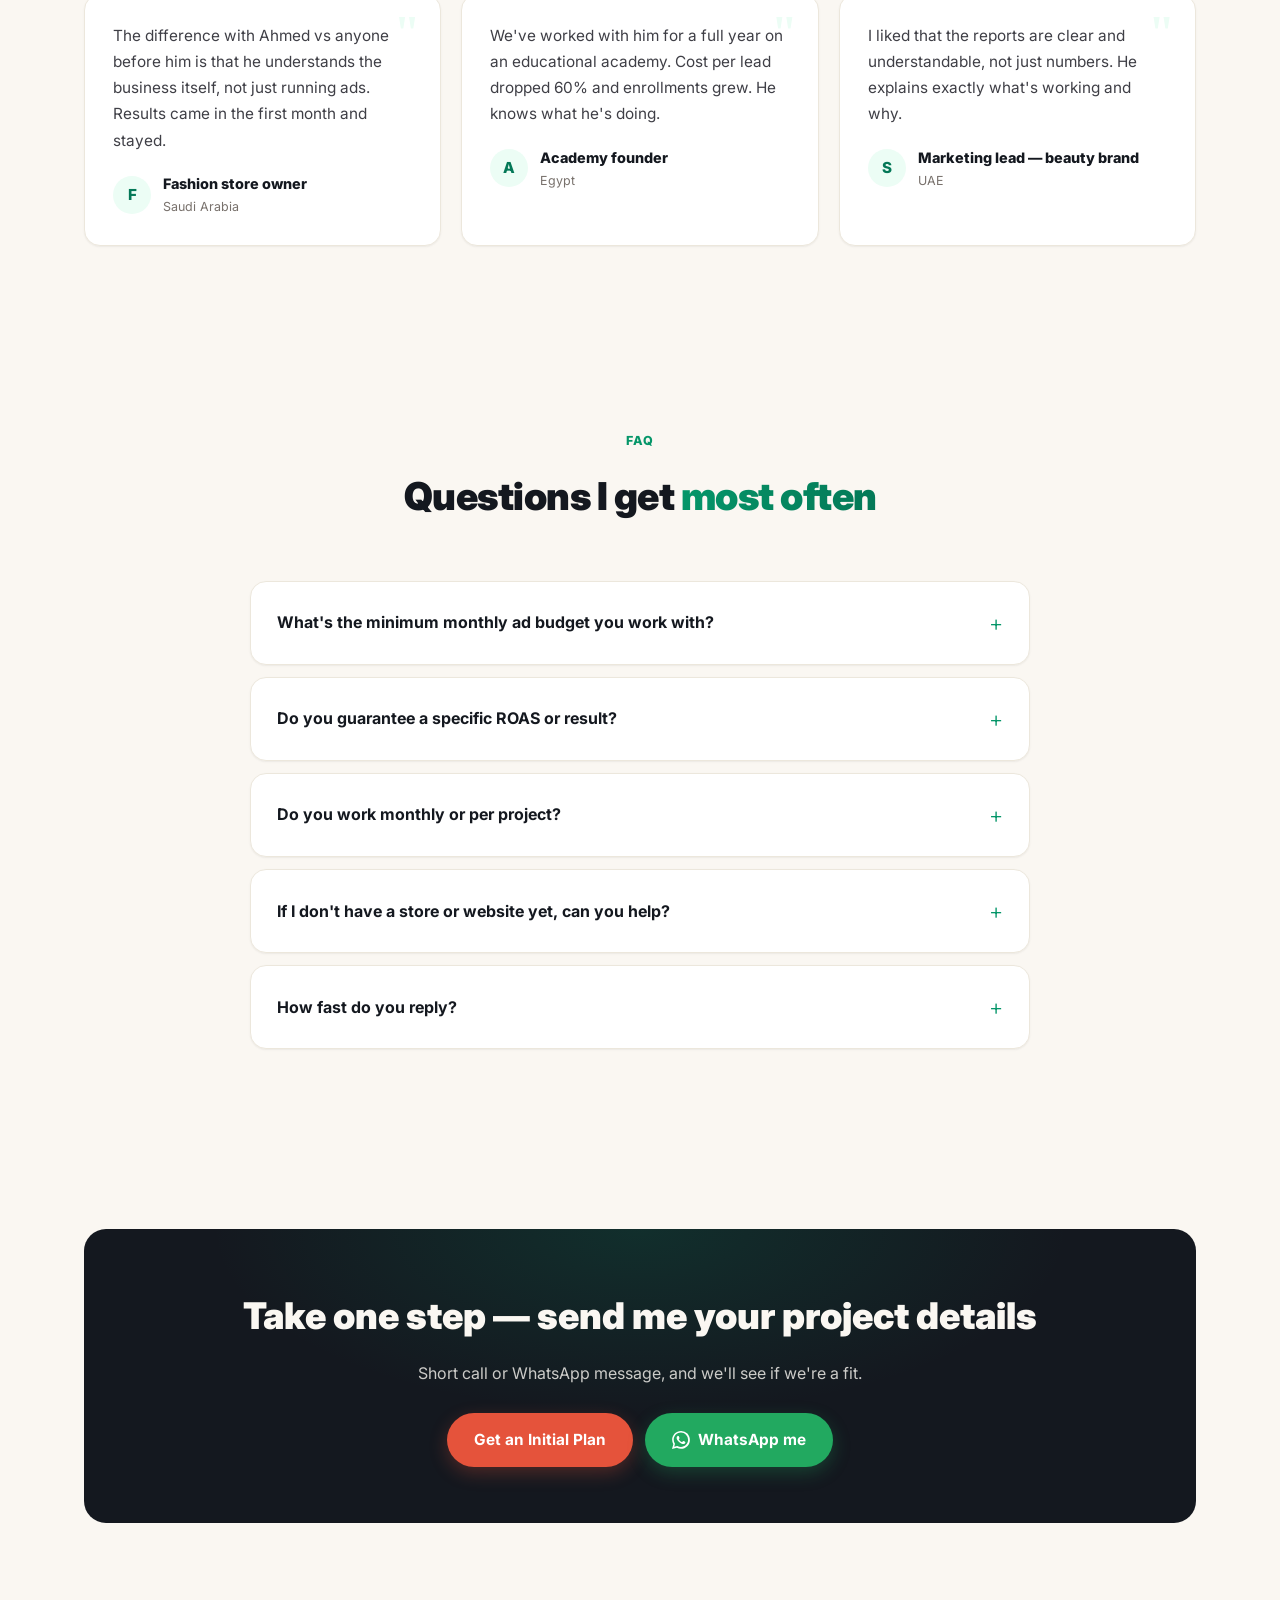
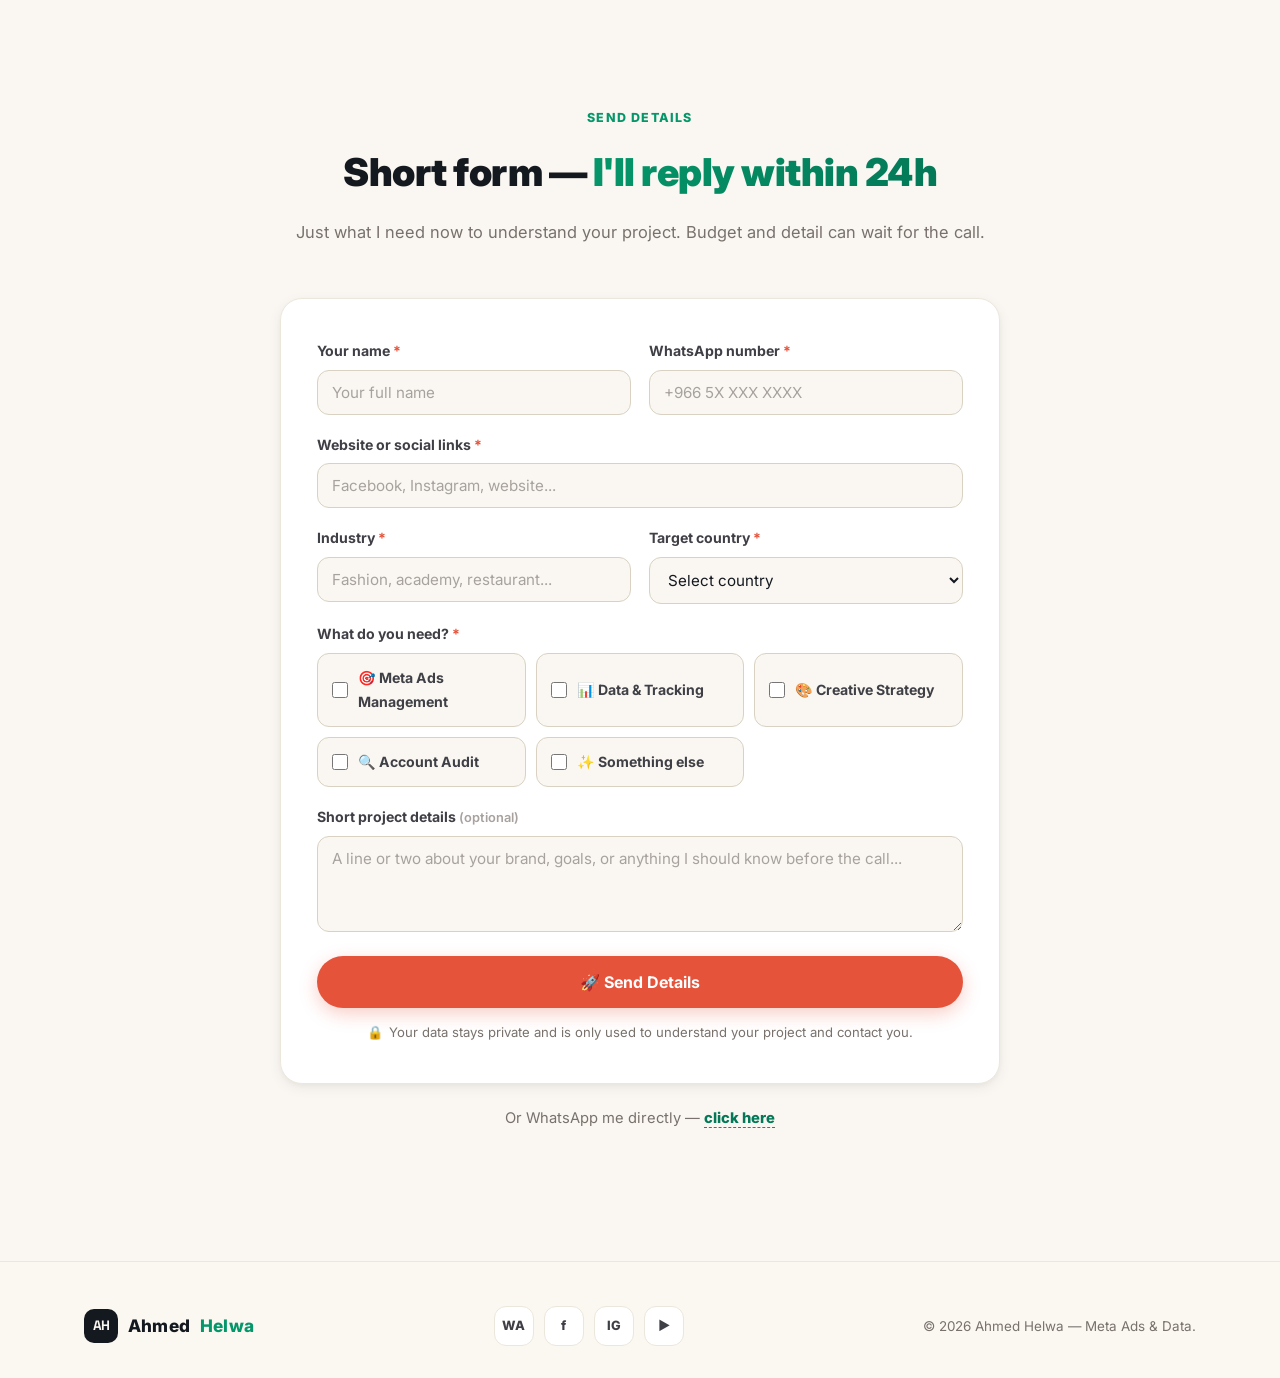
==== commit b6f66b7b: "Redesign portfolio: Meta Ads focus, warm identity, tighter conversion Identity refresh - New warm-ed" ====
--- a/en/index.html
+++ b/en/index.html
@@ -3,13 +3,57 @@
 <head>
   <meta charset="UTF-8">
   <meta name="viewport" content="width=device-width, initial-scale=1.0">
-  <title>Ahmed Helwa | Media Buyer & Data Analyst — Strategy. Creativity. Results.</title>
-  <meta name="description" content="Ahmed Helwa — Media Buyer & Data Analyst with 7+ years of experience. Meta, Google, TikTok, Snapchat & LinkedIn ads, data analytics, e-commerce stores and ERP systems. Top ROAS: 23x. Working across Egypt, KSA, UAE, Qatar, Bahrain, Jordan & Turkey.">
-  <link rel="alternate" hreflang="ar" href="../index.html">
+  <title>Ahmed Helwa | Meta Ads Specialist & Data Analyst — E-commerce & EdTech</title>
+  <meta name="description" content="Ahmed Helwa — Meta Ads (Facebook & Instagram) specialist and data analyst with 9+ years of experience. I turn ad budgets into real sales and leads for e-commerce brands and educational academies in Egypt, KSA and the Gulf.">
+  <meta name="theme-color" content="#faf7f2">
+  <meta name="robots" content="index,follow">
+
+  <link rel="canonical" href="https://ahmedhamdyhelwa.github.io/helwa-portfolio/en/index.html">
+  <link rel="alternate" hreflang="en" href="https://ahmedhamdyhelwa.github.io/helwa-portfolio/en/index.html">
+  <link rel="alternate" hreflang="ar" href="https://ahmedhamdyhelwa.github.io/helwa-portfolio/index.html">
+  <link rel="alternate" hreflang="x-default" href="https://ahmedhamdyhelwa.github.io/helwa-portfolio/index.html">
+
+  <meta property="og:type" content="website">
+  <meta property="og:site_name" content="Ahmed Helwa — Meta Ads Specialist">
+  <meta property="og:locale" content="en_US">
+  <meta property="og:locale:alternate" content="ar_EG">
+  <meta property="og:title" content="Ahmed Helwa | Meta Ads Specialist for E-commerce & EdTech">
+  <meta property="og:description" content="I turn your Facebook & Instagram ad budget into real sales and leads. 9+ years, top ROAS 23x.">
+  <meta property="og:url" content="https://ahmedhamdyhelwa.github.io/helwa-portfolio/en/index.html">
+  <meta property="og:image" content="https://ahmedhamdyhelwa.github.io/helwa-portfolio/assets/ahmed.jpg">
+
+  <meta name="twitter:card" content="summary_large_image">
+  <meta name="twitter:title" content="Ahmed Helwa | Meta Ads Specialist">
+  <meta name="twitter:description" content="I turn your Facebook & Instagram ad budget into real sales. 9+ years of experience.">
+  <meta name="twitter:image" content="https://ahmedhamdyhelwa.github.io/helwa-portfolio/assets/ahmed.jpg">
+
   <link rel="preconnect" href="https://fonts.googleapis.com">
   <link rel="preconnect" href="https://fonts.gstatic.com" crossorigin>
   <link href="https://fonts.googleapis.com/css2?family=Inter:wght@400;600;700;800;900&family=Space+Grotesk:wght@500;700&display=swap" rel="stylesheet">
   <link rel="stylesheet" href="../assets/css/style.css">
+
+  <script type="application/ld+json">
+  {
+    "@context": "https://schema.org",
+    "@type": "ProfessionalService",
+    "name": "Ahmed Helwa — Meta Ads Specialist & Data Analyst",
+    "url": "https://ahmedhamdyhelwa.github.io/helwa-portfolio/en/",
+    "image": "https://ahmedhamdyhelwa.github.io/helwa-portfolio/assets/ahmed.jpg",
+    "description": "Meta Ads (Facebook & Instagram) specialist and data analyst serving e-commerce brands and educational academies.",
+    "areaServed": ["Egypt","Saudi Arabia","United Arab Emirates","Qatar","Bahrain","Jordan","Turkey"],
+    "priceRange": "$$",
+    "founder": {
+      "@type": "Person",
+      "name": "Ahmed Helwa",
+      "jobTitle": "Meta Ads Specialist & Data Analyst",
+      "sameAs": [
+        "https://www.facebook.com/profile.php?id=61587056561524",
+        "https://www.instagram.com/ahmed.helwa.analytics",
+        "https://www.youtube.com/@Ahmed.Helwa.Analytics"
+      ]
+    }
+  }
+  </script>
 </head>
 <body class="en">
   <div class="bg-fx"></div>
@@ -25,8 +69,8 @@
         <a href="index.html" class="active">Home</a>
         <a href="#services">Services</a>
         <a href="results.html">Results</a>
-        <a href="#about">About</a>
-        <a href="#contact">Start a Project</a>
+        <a href="#process">Process</a>
+        <a href="#contact">Contact</a>
       </nav>
       <div class="nav-actions">
         <a href="../index.html" class="lang-switch">العربية</a>
@@ -40,23 +84,29 @@
   <section class="hero">
     <div class="container hero-grid">
       <div>
-        <span class="badge"><span class="dot"></span> Available for new projects</span>
-        <h1>I turn your ad budget into<br><span class="grad-text">real numbers & real growth</span></h1>
-        <div class="hero-formula">
-          <span class="chip">Strategy</span><span class="op">+</span>
-          <span class="chip">Creativity</span><span class="op">=</span>
-          <span class="chip result">Results</span>
-        </div>
-        <p class="hero-sub">Media Buyer & Data Analyst with 7+ years of experience. I run campaigns across every major platform, analyze every number, and build the store, brand identity and full strategy — so your brand grows on data, not guesswork.</p>
+        <span class="badge"><span class="dot"></span> Taking 3 new projects this month</span>
+        <h1>I turn your <span class="accent-emerald">Facebook &amp; Instagram</span> ad budget<br>into real sales &amp; leads.</h1>
+        <p class="hero-sub"><strong>Meta Ads</strong> specialist &amp; data analyst — working with <strong>e-commerce</strong> stores and <strong>educational academies</strong> across Egypt and the Gulf. I connect ads to analytics and strategy, so you take decisions based on numbers — not guesswork.</p>
+
         <div class="hero-cta">
-          <a href="#contact" class="btn btn-primary">Start Your Project</a>
-          <a href="results.html" class="btn btn-ghost">See the Results 📈</a>
-        </div>
+          <a href="#contact" class="btn btn-accent">Get an Initial Plan</a>
+          <a href="https://wa.me/201555815833?text=Hi%20Ahmed,%20I'd%20like%20to%20chat%20about%20my%20project" target="_blank" rel="noopener" class="btn btn-whatsapp">
+            <svg viewBox="0 0 24 24" width="18" height="18" fill="currentColor" aria-hidden="true"><path d="M20.52 3.48A11.86 11.86 0 0012.03 0C5.5 0 .2 5.3.2 11.83c0 2.08.55 4.11 1.58 5.9L0 24l6.44-1.69a11.8 11.8 0 005.58 1.42h.01c6.53 0 11.83-5.3 11.83-11.83 0-3.16-1.23-6.13-3.34-8.42zM12.03 21.4h-.01a9.55 9.55 0 01-4.87-1.34l-.35-.21-3.82 1 1.02-3.73-.23-.38a9.5 9.5 0 01-1.46-5.07c0-5.28 4.3-9.57 9.58-9.57 2.56 0 4.96 1 6.77 2.8a9.51 9.51 0 012.8 6.78c0 5.28-4.3 9.57-9.58 9.57zm5.25-7.16c-.29-.14-1.7-.84-1.96-.94-.26-.1-.45-.14-.65.14-.19.29-.74.94-.91 1.13-.17.19-.34.22-.62.07-.29-.14-1.22-.45-2.33-1.44-.86-.77-1.44-1.72-1.61-2-.17-.29-.02-.44.13-.58.13-.13.29-.34.43-.5.14-.17.19-.29.29-.48.1-.19.05-.36-.02-.5-.07-.14-.65-1.57-.89-2.15-.23-.56-.47-.48-.65-.49l-.55-.01c-.19 0-.5.07-.77.36-.26.29-1 1-1 2.42s1.03 2.81 1.17 3c.14.19 2.02 3.09 4.9 4.33.68.3 1.22.47 1.63.6.68.22 1.31.19 1.8.11.55-.08 1.7-.7 1.94-1.36.24-.67.24-1.25.17-1.37-.07-.12-.26-.19-.55-.34z"/></svg>
+            Chat on WhatsApp
+          </a>
+        </div>
+
+        <div class="trust-line">
+          <span><strong>9+</strong> years experience</span><span class="sep">•</span>
+          <span>Managing <strong>$5K+</strong> monthly budgets</span><span class="sep">•</span>
+          <span>Reply within <strong>24h</strong></span>
+        </div>
+
         <div class="stats-strip">
-          <div class="stat-card"><span class="stat-num gold">23x</span><span class="stat-label">Top ROAS achieved</span></div>
-          <div class="stat-card"><span class="stat-num">7+</span><span class="stat-label">Years of experience</span></div>
-          <div class="stat-card"><span class="stat-num">5+</span><span class="stat-label">Ad platforms</span></div>
-          <div class="stat-card"><span class="stat-num green">7+</span><span class="stat-label">Countries served</span></div>
+          <div class="stat-card"><span class="stat-num emerald">23x</span><span class="stat-label">Top ROAS</span></div>
+          <div class="stat-card"><span class="stat-num">9+</span><span class="stat-label">Years experience</span></div>
+          <div class="stat-card"><span class="stat-num coral">70+</span><span class="stat-label">Campaigns run</span></div>
+          <div class="stat-card"><span class="stat-num">7+</span><span class="stat-label">Countries</span></div>
         </div>
       </div>
 
@@ -64,13 +114,13 @@
         <div class="floating-roas"><span class="big">23x</span><span class="small">Top ROAS</span></div>
         <div class="glass-panel">
           <div class="panel-head">
-            <span class="panel-title">📊 Campaign Performance — Sales</span>
+            <span class="panel-title">📊 Sales Campaign — Fashion Store</span>
             <span class="live-tag">● Active</span>
           </div>
           <div class="metric-row"><span class="metric-name">Website purchases</span><span class="metric-val up">681</span></div>
           <div class="metric-row"><span class="metric-name">Cost per purchase</span><span class="metric-val">EGP 15.34</span></div>
           <div class="metric-row"><span class="metric-name">Total spend</span><span class="metric-val">EGP 10,446</span></div>
-          <div class="metric-row"><span class="metric-name">Cost per conversation (msg campaign)</span><span class="metric-val hot">EGP 0.32</span></div>
+          <div class="metric-row"><span class="metric-name">Cost per conversation</span><span class="metric-val hot">EGP 0.32</span></div>
           <div class="spark"></div>
         </div>
       </div>
@@ -82,75 +132,93 @@
     <div class="container">
       <div class="sec-head reveal">
         <span class="sec-tag">Services</span>
-        <h2>Everything your brand needs, <span class="grad-text">in one place</span></h2>
-        <p>From strategy and identity to ads, analytics and your online store — one integrated system that works together.</p>
-      </div>
+        <h2>Three core services <span class="grad-text">that work together</span></h2>
+        <p>I'm not an agency doing everything — I specialize in what I do well: Meta ads, data analytics, and creative tied to results.</p>
+      </div>
+
       <div class="services-grid">
         <div class="service-card reveal">
-          <div class="service-icon">🎯</div>
-          <h3>Media Buying — Paid Ads</h3>
-          <p>Full campaign management: strategy, targeting, testing and continuous optimization for the lowest cost and highest return.</p>
-          <div class="service-tags"><span>Meta</span><span>Google</span><span>TikTok</span><span>Snapchat</span><span>LinkedIn</span></div>
-        </div>
+          <div class="service-icon">
+            <svg viewBox="0 0 24 24" fill="none" stroke="currentColor" stroke-linecap="round" stroke-linejoin="round"><circle cx="12" cy="12" r="10"/><circle cx="12" cy="12" r="6"/><circle cx="12" cy="12" r="2"/></svg>
+          </div>
+          <h3>Meta Ads Management</h3>
+          <p>End-to-end Facebook & Instagram campaign management: strategy, targeting, creative testing, and continuous optimization for the lowest cost per result.</p>
+          <div class="service-tags"><span>Facebook Ads</span><span>Instagram Ads</span><span>WhatsApp Ads</span><span>Advantage+</span></div>
+        </div>
+
         <div class="service-card reveal">
-          <div class="service-icon">📊</div>
-          <h3>Data Analytics & Dashboards</h3>
-          <p>Deep analysis of your business and campaign numbers, with clear dashboards showing where every pound goes and what it returns.</p>
-          <div class="service-tags"><span>Analytics</span><span>Dashboards</span><span>Reporting</span><span>Tracking</span></div>
-        </div>
+          <div class="service-icon coral">
+            <svg viewBox="0 0 24 24" fill="none" stroke="currentColor" stroke-linecap="round" stroke-linejoin="round"><path d="M3 3v18h18"/><path d="M7 15l4-4 3 3 5-6"/></svg>
+          </div>
+          <h3>Data Analytics & Tracking</h3>
+          <p>Tracking wired properly from Pixel + Conversion API through to a dashboard that shows where every dollar goes and what it returns.</p>
+          <div class="service-tags"><span>Meta Pixel + CAPI</span><span>GA4</span><span>Dashboards</span><span>Reporting</span></div>
+        </div>
+
         <div class="service-card reveal">
-          <div class="service-icon">🛒</div>
-          <h3>E-commerce Store Design</h3>
-          <p>A complete store ready to sell: product pages, payment gateways, and tracking wired into your ads from day one.</p>
-          <div class="service-tags"><span>Shopify</span><span>Salla</span><span>EasyOrder</span></div>
-        </div>
-        <div class="service-card reveal">
-          <div class="service-icon">🤖</div>
-          <h3>Full AI-Powered Creatives</h3>
-          <p>AI-generated ad designs, videos and product visuals — creatives that stop the scroll and sell.</p>
-          <div class="service-tags"><span>AI Creatives</span><span>Ad Design</span><span>Video</span><span>UGC Style</span></div>
-        </div>
-        <div class="service-card reveal">
-          <div class="service-icon">🧭</div>
-          <h3>Brand Strategy & Identity</h3>
-          <p>A complete brand strategy with a strong visual identity: positioning, messaging, colors and a content plan that sets you apart.</p>
-          <div class="service-tags"><span>Brand Strategy</span><span>Visual Identity</span><span>Positioning</span></div>
-        </div>
-        <div class="service-card reveal">
-          <div class="service-icon">⚙️</div>
-          <h3>ERP Systems for Brands</h3>
-          <p>An integrated ERP for medium and large brands: inventory, orders, accounting and reports — all operations in one system.</p>
-          <div class="service-tags"><span>ERP System</span><span>Inventory</span><span>Operations</span></div>
-        </div>
-        <div class="service-card reveal">
-          <div class="service-icon">💻</div>
-          <h3>Web Design</h3>
-          <p>Fast, professional websites with a strong identity — landing pages that sell and company sites that build trust.</p>
-          <div class="service-tags"><span>Web Design</span><span>Landing Pages</span><span>UI/UX</span></div>
-        </div>
-        <div class="service-card reveal">
-          <div class="service-icon">🎓</div>
-          <h3>Specialty: EdTech & E-commerce</h3>
-          <p>Deep experience marketing educational academies and e-commerce projects — proven marketing systems in both fields.</p>
-          <div class="service-tags"><span>EdTech</span><span>E-commerce</span><span>Lead Gen</span></div>
-        </div>
-      </div>
-    </div>
-  </section>
-
-  <!-- ============ PLATFORMS ============ -->
+          <div class="service-icon gold">
+            <svg viewBox="0 0 24 24" fill="none" stroke="currentColor" stroke-linecap="round" stroke-linejoin="round"><rect x="3" y="3" width="18" height="18" rx="3"/><circle cx="9" cy="9" r="1.5"/><path d="M21 15l-5-5L5 21"/></svg>
+          </div>
+          <h3>Creative Strategy That Sells</h3>
+          <p>Not design work — creative rooted in audience and product analysis. Messages, scripts, and angles that stop the scroll and convert.</p>
+          <div class="service-tags"><span>Ad Angles</span><span>Scripts</span><span>UGC Style</span><span>AI Assist</span></div>
+        </div>
+      </div>
+
+      <div class="services-extras reveal">
+        <strong>Additional services when needed:</strong>
+        <span class="ext-item">E-commerce Store Design</span>
+        <span class="ext-item">Google &amp; TikTok Ads</span>
+        <span class="ext-item">Brand Strategy &amp; Identity</span>
+        <span class="ext-item">ERP Systems</span>
+      </div>
+    </div>
+  </section>
+
+  <!-- ============ PROCESS ============ -->
+  <section id="process">
+    <div class="container">
+      <div class="sec-head reveal">
+        <span class="sec-tag">Process</span>
+        <h2>How I'll <span class="grad-text">work with you</span></h2>
+        <p>No work without a plan. It starts with a diagnosis, grows with testing, and continues through optimization.</p>
+      </div>
+
+      <div class="process-grid">
+        <div class="process-step reveal">
+          <div class="step-ico">🔍</div>
+          <h3>Audit &amp; Discovery</h3>
+          <p>Full account audit: tracking, audiences, current creative, and the path from ad to conversion. We map where the opportunities and issues actually are.</p>
+        </div>
+        <div class="process-step reveal">
+          <div class="step-ico">🧪</div>
+          <h3>Plan &amp; Test</h3>
+          <p>A clear campaign plan with structured tests for messages, audiences, and creative. Nothing shoots in the dark — everything is measured before launch.</p>
+        </div>
+        <div class="process-step reveal">
+          <div class="step-ico">📈</div>
+          <h3>Optimize &amp; Scale</h3>
+          <p>Daily/weekly optimization and budget scaling only on what's working. Clear reports so you always know exactly how your money returns.</p>
+        </div>
+      </div>
+    </div>
+  </section>
+
+  <!-- ============ META PLATFORM SPOTLIGHT ============ -->
   <section>
     <div class="container">
       <div class="sec-head reveal">
-        <span class="sec-tag">Platforms</span>
-        <h2>I run ads on <span class="grad-text">every major platform</span></h2>
-      </div>
-      <div class="platforms reveal">
-        <span class="platform-pill"><span class="p-ico">∞</span> Meta Ads</span>
-        <span class="platform-pill"><span class="p-ico">🔍</span> Google Ads</span>
-        <span class="platform-pill"><span class="p-ico">🎵</span> TikTok Ads</span>
-        <span class="platform-pill"><span class="p-ico">👻</span> Snapchat Ads</span>
-        <span class="platform-pill"><span class="p-ico">💼</span> LinkedIn Ads</span>
+        <span class="sec-tag">Specialty</span>
+        <h2>My specialty: <span class="grad-text">Meta Ads</span></h2>
+        <p>I focus on what I do well, and go deeper into it year after year.</p>
+      </div>
+      <div class="platform-hero reveal">
+        <div class="pf-logo">f</div>
+        <h3>Meta Ads — Facebook &amp; Instagram &amp; WhatsApp</h3>
+        <p>9+ years of hands-on work on Meta's platform. I know every detail of Ads Manager, from Campaign Budget Optimization to Conversion API to Advantage+ Shopping.</p>
+        <div class="pf-sub-line">
+          <strong>When needed</strong> I also handle Google Ads and TikTok Ads as an additional service — but Meta is always the core.
+        </div>
       </div>
     </div>
   </section>
@@ -161,7 +229,7 @@
       <div class="sec-head reveal">
         <span class="sec-tag">Coverage</span>
         <h2>Working with brands across <span class="grad-text">7+ countries</span></h2>
-        <p>Real experience with Gulf, Egyptian and Turkish markets — each market has its own consumer behavior, and I know how to play it.</p>
+        <p>Real experience with Gulf, Egyptian and Turkish markets — each has its own consumer behavior, and I know how to play it.</p>
       </div>
       <div class="countries reveal">
         <span class="country-chip"><span class="flag">🇪🇬</span> Egypt</span>
@@ -171,7 +239,6 @@
         <span class="country-chip"><span class="flag">🇧🇭</span> Bahrain</span>
         <span class="country-chip"><span class="flag">🇯🇴</span> Jordan</span>
         <span class="country-chip"><span class="flag">🇹🇷</span> Turkey</span>
-        <span class="country-chip"><span class="flag">🌍</span> & more</span>
       </div>
     </div>
   </section>
@@ -180,20 +247,102 @@
   <section id="about">
     <div class="container about-strip">
       <div class="about-photo reveal">
-        <img src="../assets/ahmed.jpg" alt="Ahmed Helwa — Media Buyer & Data Analyst" onerror="this.style.display='none'; this.nextElementSibling.style.display='block'">
-        <div class="photo-placeholder" style="display:none">📸 Ahmed Helwa photo<br><small>(assets/img/ahmed.jpg)</small></div>
+        <img src="../assets/ahmed.jpg" alt="Ahmed Helwa — Meta Ads Specialist & Data Analyst" loading="lazy" width="320" height="400" onerror="this.style.display='none'; this.nextElementSibling.style.display='block'">
+        <div class="photo-placeholder" style="display:none">Ahmed Helwa photo</div>
       </div>
       <div class="about-text reveal">
         <span class="sec-tag">About</span>
-        <h2>Ahmed Helwa — <span class="grad-text">Media Buyer & Data Analyst</span></h2>
-        <p>For 7+ years I've worked in performance marketing and data analytics, with educational academies, e-commerce brands and projects across many industries — in Egypt, the Gulf and Turkey.</p>
-        <p>What sets me apart: I don't just run ads — I build the whole system: strategy, identity, store, tracking, creatives and analytics. That's why results come faster and last longer.</p>
+        <h2>Ahmed Helwa — <span class="grad-text">Meta Ads Specialist</span></h2>
+        <p>For 9+ years I've worked in performance marketing and data analytics. I specialized in Meta Ads after realizing that what makes a difference isn't the number of platforms — it's depth in one.</p>
+        <p>I've worked with many educational academies and e-commerce brands across Egypt, the Gulf and Turkey, managing thousands of dollars in monthly budgets across EGP, USD and SAR.</p>
         <ul class="about-points">
-          <li>Top return on ad spend achieved: <strong>&nbsp;23x ROAS</strong></li>
-          <li>Specialized in educational academies & e-commerce</li>
-          <li>Managing monthly budgets in EGP, USD and SAR</li>
-          <li>Every decision backed by data — not gut feeling</li>
+          <li>Specialized in Meta Ads (Facebook + Instagram + WhatsApp)</li>
+          <li>Data analyst — every ad tied to a measurable outcome</li>
+          <li>Top ROAS achieved: <strong>&nbsp;23x</strong></li>
+          <li>No guesswork — every decision has a reason in the data</li>
         </ul>
+        <div class="about-quote">
+          "I'm not a middleman between you and the platform — I own the planning, execution and analysis, from day one until you see the result."
+        </div>
+      </div>
+    </div>
+  </section>
+
+  <!-- ============ TESTIMONIALS ============ -->
+  <section id="testimonials">
+    <div class="container">
+      <div class="sec-head reveal">
+        <span class="sec-tag">Testimonials</span>
+        <h2>What clients <span class="grad-text">say</span></h2>
+      </div>
+
+      <div class="testimonials-grid">
+        <div class="testimonial reveal">
+          <span class="quote-mark">"</span>
+          <p>The difference with Ahmed vs anyone before him is that he understands the business itself, not just running ads. Results came in the first month and stayed.</p>
+          <div class="who">
+            <div class="avatar">F</div>
+            <div class="meta">
+              <span class="name">Fashion store owner</span>
+              <span class="role">Saudi Arabia</span>
+            </div>
+          </div>
+        </div>
+        <div class="testimonial reveal">
+          <span class="quote-mark">"</span>
+          <p>We've worked with him for a full year on an educational academy. Cost per lead dropped 60% and enrollments grew. He knows what he's doing.</p>
+          <div class="who">
+            <div class="avatar">A</div>
+            <div class="meta">
+              <span class="name">Academy founder</span>
+              <span class="role">Egypt</span>
+            </div>
+          </div>
+        </div>
+        <div class="testimonial reveal">
+          <span class="quote-mark">"</span>
+          <p>I liked that the reports are clear and understandable, not just numbers. He explains exactly what's working and why.</p>
+          <div class="who">
+            <div class="avatar">S</div>
+            <div class="meta">
+              <span class="name">Marketing lead — beauty brand</span>
+              <span class="role">UAE</span>
+            </div>
+          </div>
+        </div>
+      </div>
+    </div>
+  </section>
+
+  <!-- ============ FAQ ============ -->
+  <section id="faq">
+    <div class="container">
+      <div class="sec-head reveal">
+        <span class="sec-tag">FAQ</span>
+        <h2>Questions I get <span class="grad-text">most often</span></h2>
+      </div>
+
+      <div class="faq-list reveal">
+        <details class="faq-item">
+          <summary>What's the minimum monthly ad budget you work with?</summary>
+          <p>I work with monthly budgets starting at $500 (or equivalent). Below that it's tough to hit a meaningful result because Meta needs enough data to learn.</p>
+        </details>
+        <details class="faq-item">
+          <summary>Do you guarantee a specific ROAS or result?</summary>
+          <p>No. Anyone guaranteeing numbers before seeing your account, product and market is lying. What I do guarantee: a clear plan, disciplined work, and full transparency in the numbers every week.</p>
+        </details>
+        <details class="faq-item">
+          <summary>Do you work monthly or per project?</summary>
+          <p>Mostly monthly retainers, because optimization takes time. But I also take fixed-scope projects or Audit + Strategy engagements. We'll agree based on your case.</p>
+        </details>
+        <details class="faq-item">
+          <summary>If I don't have a store or website yet, can you help?</summary>
+          <p>Yes — I have a team that builds e-commerce stores (Shopify / Salla) and landing pages. But that's not my core service. My core is ads and analytics.</p>
+        </details>
+        <details class="faq-item">
+          <summary>How fast do you reply?</summary>
+          <p>Form or WhatsApp — usually within 24 hours, sometimes same-day depending on my schedule.</p>
+        </details>
       </div>
     </div>
   </section>
@@ -202,9 +351,15 @@
   <section>
     <div class="container">
       <div class="cta-band reveal">
-        <h2>Want results like these for your brand?</h2>
-        <p>Register your details and I'll get back to you with a clear plan for your project.</p>
-        <a href="#contact" class="btn btn-primary">Register Now ⬇</a>
+        <h2>Take one step — send me your project details</h2>
+        <p>Short call or WhatsApp message, and we'll see if we're a fit.</p>
+        <div class="cta-row">
+          <a href="#contact" class="btn btn-accent">Get an Initial Plan</a>
+          <a href="https://wa.me/201555815833?text=Hi%20Ahmed,%20I'd%20like%20to%20chat%20about%20my%20project" target="_blank" rel="noopener" class="btn btn-whatsapp">
+            <svg viewBox="0 0 24 24" width="18" height="18" fill="currentColor" aria-hidden="true"><path d="M20.52 3.48A11.86 11.86 0 0012.03 0C5.5 0 .2 5.3.2 11.83c0 2.08.55 4.11 1.58 5.9L0 24l6.44-1.69a11.8 11.8 0 005.58 1.42h.01c6.53 0 11.83-5.3 11.83-11.83 0-3.16-1.23-6.13-3.34-8.42zM12.03 21.4h-.01a9.55 9.55 0 01-4.87-1.34l-.35-.21-3.82 1 1.02-3.73-.23-.38a9.5 9.5 0 01-1.46-5.07c0-5.28 4.3-9.57 9.58-9.57 2.56 0 4.96 1 6.77 2.8a9.51 9.51 0 012.8 6.78c0 5.28-4.3 9.57-9.58 9.57zm5.25-7.16c-.29-.14-1.7-.84-1.96-.94-.26-.1-.45-.14-.65.14-.19.29-.74.94-.91 1.13-.17.19-.34.22-.62.07-.29-.14-1.22-.45-2.33-1.44-.86-.77-1.44-1.72-1.61-2-.17-.29-.02-.44.13-.58.13-.13.29-.34.43-.5.14-.17.19-.29.29-.48.1-.19.05-.36-.02-.5-.07-.14-.65-1.57-.89-2.15-.23-.56-.47-.48-.65-.49l-.55-.01c-.19 0-.5.07-.77.36-.26.29-1 1-1 2.42s1.03 2.81 1.17 3c.14.19 2.02 3.09 4.9 4.33.68.3 1.22.47 1.63.6.68.22 1.31.19 1.8.11.55-.08 1.7-.7 1.94-1.36.24-.67.24-1.25.17-1.37-.07-.12-.26-.19-.55-.34z"/></svg>
+            WhatsApp me
+          </a>
+        </div>
       </div>
     </div>
   </section>
@@ -213,40 +368,33 @@
   <section id="contact">
     <div class="container">
       <div class="sec-head reveal">
-        <span class="sec-tag">Start a Project</span>
-        <h2>Book your spot — <span class="grad-text">let me look at your brand</span></h2>
-        <p>Fill in this form and everything reaches me instantly. I'll reply with an initial plan for your project.</p>
-      </div>
+        <span class="sec-tag">Send details</span>
+        <h2>Short form — <span class="grad-text">I'll reply within 24h</span></h2>
+        <p>Just what I need now to understand your project. Budget and detail can wait for the call.</p>
+      </div>
+
       <form class="form-wrap reveal" id="leadForm" novalidate>
         <div class="form-grid">
           <div class="form-group">
-            <label>Brand name <span class="req">*</span></label>
-            <input type="text" name="brand_name" required placeholder="e.g. Noor Store">
-          </div>
-          <div class="form-group">
             <label>Your name <span class="req">*</span></label>
-            <input type="text" name="owner_name" required placeholder="Brand owner name">
+            <input type="text" name="owner_name" required placeholder="Your full name">
           </div>
           <div class="form-group">
             <label>WhatsApp number <span class="req">*</span></label>
             <input type="tel" name="whatsapp" required placeholder="+966 5X XXX XXXX">
           </div>
+          <div class="form-group full">
+            <label>Website or social links <span class="req">*</span></label>
+            <input type="text" name="social_links" required placeholder="Facebook, Instagram, website...">
+          </div>
           <div class="form-group">
-            <label>Email (optional)</label>
-            <input type="email" name="email" placeholder="email@example.com">
-          </div>
-          <div class="form-group full">
-            <label>Social media / website links <span class="req">*</span></label>
-            <textarea name="social_links" required placeholder="Facebook, Instagram, TikTok, website... (one link per line)"></textarea>
+            <label>Industry <span class="req">*</span></label>
+            <input type="text" name="product_type" required placeholder="Fashion, academy, restaurant...">
           </div>
           <div class="form-group">
-            <label>Product type / industry <span class="req">*</span></label>
-            <input type="text" name="product_type" required placeholder="Fashion, educational academy, restaurant, real estate...">
-          </div>
-          <div class="form-group">
-            <label>Target country</label>
-            <select name="country">
-              <option value="">Select a country</option>
+            <label>Target country <span class="req">*</span></label>
+            <select name="country" required>
+              <option value="">Select country</option>
               <option>Egypt</option>
               <option>Saudi Arabia</option>
               <option>UAE</option>
@@ -259,39 +407,34 @@
             </select>
           </div>
           <div class="form-group full">
-            <label>Monthly ad budget <span class="req">*</span></label>
-            <div class="budget-row">
-              <input type="number" name="budget" required min="0" placeholder="e.g. 3000">
-              <select name="currency">
-                <option value="USD">USD</option>
-                <option value="EGP">EGP</option>
-                <option value="SAR">SAR</option>
-                <option value="AED">AED</option>
-              </select>
+            <label>What do you need? <span class="req">*</span></label>
+            <div class="services-check">
+              <label class="check-pill"><input type="checkbox" name="services" value="Meta Ads"> 🎯 Meta Ads Management</label>
+              <label class="check-pill"><input type="checkbox" name="services" value="Data Analytics"> 📊 Data & Tracking</label>
+              <label class="check-pill"><input type="checkbox" name="services" value="Creative"> 🎨 Creative Strategy</label>
+              <label class="check-pill"><input type="checkbox" name="services" value="Audit"> 🔍 Account Audit</label>
+              <label class="check-pill"><input type="checkbox" name="services" value="Something else"> ✨ Something else</label>
             </div>
           </div>
           <div class="form-group full">
-            <label>Services you need <span class="req">*</span></label>
-            <div class="services-check">
-              <label class="check-pill"><input type="checkbox" name="services" value="Media Buying - Paid Ads"> 🎯 Paid Ads</label>
-              <label class="check-pill"><input type="checkbox" name="services" value="Data Analytics & Dashboards"> 📊 Data Analytics</label>
-              <label class="check-pill"><input type="checkbox" name="services" value="E-commerce Store"> 🛒 E-commerce Store</label>
-              <label class="check-pill"><input type="checkbox" name="services" value="AI Creatives"> 🤖 AI Creatives</label>
-              <label class="check-pill"><input type="checkbox" name="services" value="Brand Strategy & Identity"> 🧭 Brand Strategy</label>
-              <label class="check-pill"><input type="checkbox" name="services" value="ERP System"> ⚙️ ERP System</label>
-              <label class="check-pill"><input type="checkbox" name="services" value="Web Design"> 💻 Web Design</label>
-            </div>
-          </div>
-          <div class="form-group full">
-            <label>Additional details</label>
-            <textarea name="notes" placeholder="Tell me about your brand, your goals, and anything you'd like me to know..."></textarea>
-          </div>
-        </div>
+            <label>Short project details <span class="opt">(optional)</span></label>
+            <textarea name="notes" placeholder="A line or two about your brand, goals, or anything I should know before the call..."></textarea>
+          </div>
+        </div>
+
         <div class="form-submit">
-          <button type="submit" class="btn btn-primary" id="submitBtn">🚀 Send Your Details</button>
-          <div class="form-msg" id="formMsg"></div>
+          <button type="submit" class="btn btn-accent" id="submitBtn">🚀 Send Details</button>
+          <div class="form-msg" id="formMsg" role="status" aria-live="polite"></div>
+          <div class="form-privacy">
+            <span class="lock">🔒</span>
+            Your data stays private and is only used to understand your project and contact you.
+          </div>
         </div>
       </form>
+
+      <div class="contact-alt reveal">
+        Or WhatsApp me directly — <a href="https://wa.me/201555815833?text=Hi%20Ahmed,%20I'd%20like%20to%20chat%20about%20my%20project" target="_blank" rel="noopener">click here</a>
+      </div>
     </div>
   </section>
 
@@ -303,13 +446,18 @@
         Ahmed <span class="accent">Helwa</span>
       </a>
       <div class="footer-social">
+        <a href="https://wa.me/201555815833" target="_blank" rel="noopener" title="WhatsApp">WA</a>
         <a href="https://www.facebook.com/profile.php?id=61587056561524" target="_blank" rel="noopener" title="Facebook">f</a>
         <a href="https://www.instagram.com/ahmed.helwa.analytics" target="_blank" rel="noopener" title="Instagram">IG</a>
         <a href="https://www.youtube.com/@Ahmed.Helwa.Analytics" target="_blank" rel="noopener" title="YouTube">▶</a>
       </div>
-      <div class="footer-copy">© 2026 Ahmed Helwa — Strategy. Creativity. Results.</div>
+      <div class="footer-copy">© 2026 Ahmed Helwa — Meta Ads &amp; Data.</div>
     </div>
   </footer>
+
+  <a href="https://wa.me/201555815833?text=Hi%20Ahmed,%20I'd%20like%20to%20chat%20about%20my%20project" target="_blank" rel="noopener" class="wa-fab" aria-label="WhatsApp">
+    <svg viewBox="0 0 24 24" fill="currentColor" aria-hidden="true"><path d="M20.52 3.48A11.86 11.86 0 0012.03 0C5.5 0 .2 5.3.2 11.83c0 2.08.55 4.11 1.58 5.9L0 24l6.44-1.69a11.8 11.8 0 005.58 1.42h.01c6.53 0 11.83-5.3 11.83-11.83 0-3.16-1.23-6.13-3.34-8.42zM12.03 21.4h-.01a9.55 9.55 0 01-4.87-1.34l-.35-.21-3.82 1 1.02-3.73-.23-.38a9.5 9.5 0 01-1.46-5.07c0-5.28 4.3-9.57 9.58-9.57 2.56 0 4.96 1 6.77 2.8a9.51 9.51 0 012.8 6.78c0 5.28-4.3 9.57-9.58 9.57zm5.25-7.16c-.29-.14-1.7-.84-1.96-.94-.26-.1-.45-.14-.65.14-.19.29-.74.94-.91 1.13-.17.19-.34.22-.62.07-.29-.14-1.22-.45-2.33-1.44-.86-.77-1.44-1.72-1.61-2-.17-.29-.02-.44.13-.58.13-.13.29-.34.43-.5.14-.17.19-.29.29-.48.1-.19.05-.36-.02-.5-.07-.14-.65-1.57-.89-2.15-.23-.56-.47-.48-.65-.49l-.55-.01c-.19 0-.5.07-.77.36-.26.29-1 1-1 2.42s1.03 2.81 1.17 3c.14.19 2.02 3.09 4.9 4.33.68.3 1.22.47 1.63.6.68.22 1.31.19 1.8.11.55-.08 1.7-.7 1.94-1.36.24-.67.24-1.25.17-1.37-.07-.12-.26-.19-.55-.34z"/></svg>
+  </a>
 
   <script src="../assets/js/main.js"></script>
   <script src="../assets/js/form.js"></script>
--- a/assets/css/style.css
+++ b/assets/css/style.css
@@ -1,485 +1,695 @@
 /* ============================================================
-   Ahmed Helwa — Media Buyer & Data Analyst
-   Brand identity: "Data Glow" — deep night navy + electric cyan
+   Ahmed Helwa — Meta Ads Specialist & Data Analyst
+   Brand identity v2: "Warm Editorial" — cream + emerald + coral
+   Light, human, premium. Zero dashboard vibes.
    ============================================================ */
 
 :root {
-  --bg-0: #05080f;
-  --bg-1: #0a0f1d;
-  --bg-2: #0f1729;
-  --card: rgba(20, 30, 55, 0.55);
-  --card-border: rgba(93, 169, 214, 0.14);
-  --txt-1: #eef4ff;
-  --txt-2: #9fb0cc;
-  --txt-3: #64748b;
-  --cyan: #5da9d6;
-  --blue: #4f7cc9;
-  --violet: #7d76b8;
-  --green: #4fb893;
-  --gold: #d8b15e;
-  --grad-main: linear-gradient(100deg, #5da9d6 0%, #4f7cc9 55%, #7d76b8 100%);
-  --grad-soft: linear-gradient(100deg, rgba(93,169,214,.10), rgba(79,124,201,.10));
-  --radius: 18px;
-  --shadow-glow: 0 0 30px rgba(93, 169, 214, 0.12);
-  --font-ar: 'Cairo', 'Tajawal', sans-serif;
-  --font-en: 'Space Grotesk', 'Inter', sans-serif;
-  --font-num: 'Space Grotesk', monospace;
+  /* surfaces */
+  --bg:            #faf7f2;
+  --bg-2:          #f4efe6;
+  --surface:       #ffffff;
+  --surface-2:     #fbf8f2;
+
+  /* ink */
+  --ink:           #14181f;
+  --ink-2:         #3f3f46;
+  --ink-3:         #78716c;
+  --muted:         #a8a29e;
+
+  /* lines */
+  --line:          #ece7dc;
+  --line-strong:   #d9d2c2;
+
+  /* accents */
+  --emerald:       #059669;
+  --emerald-2:     #047857;
+  --emerald-soft:  #ecfdf5;
+
+  --coral:         #e5533b;
+  --coral-2:       #c8432c;
+  --coral-soft:    #fdece7;
+
+  --gold:          #a16207;
+  --gold-soft:     #fef3c7;
+
+  /* radii + shadow */
+  --radius-sm: 10px;
+  --radius:    16px;
+  --radius-lg: 22px;
+
+  --shadow-1: 0 1px 2px rgba(20, 24, 31, 0.04), 0 1px 3px rgba(20, 24, 31, 0.03);
+  --shadow-2: 0 4px 14px rgba(20, 24, 31, 0.06), 0 2px 6px rgba(20, 24, 31, 0.04);
+  --shadow-3: 0 18px 40px rgba(20, 24, 31, 0.10), 0 4px 12px rgba(20, 24, 31, 0.05);
+
+  /* fonts */
+  --font-ar:   'Cairo', 'Tajawal', system-ui, sans-serif;
+  --font-en:   'Inter', system-ui, sans-serif;
+  --font-num:  'Space Grotesk', 'Inter', monospace;
 }
 
 * { margin: 0; padding: 0; box-sizing: border-box; }
-
 html { scroll-behavior: smooth; }
 
 body {
-  background: var(--bg-0);
-  color: var(--txt-1);
+  background: var(--bg);
+  color: var(--ink);
   font-family: var(--font-ar);
   line-height: 1.7;
   overflow-x: hidden;
   -webkit-font-smoothing: antialiased;
-}
-
+  -moz-osx-font-smoothing: grayscale;
+}
 body.en { font-family: var(--font-en); }
 
-::selection { background: rgba(93, 169, 214, 0.28); }
-
-img { max-width: 100%; display: block; }
+::selection { background: var(--emerald-soft); color: var(--emerald-2); }
+
+img { max-width: 100%; display: block; height: auto; }
 a { color: inherit; text-decoration: none; }
 ul { list-style: none; }
-
-.container { max-width: 1180px; margin: 0 auto; padding: 0 24px; }
-
-/* ---------- Ambient background ---------- */
+button { font-family: inherit; }
+
+.container { max-width: 1160px; margin: 0 auto; padding: 0 24px; }
+
+/* ---------- Subtle ambient backdrop ---------- */
 .bg-fx {
   position: fixed; inset: 0; z-index: -2; pointer-events: none;
   background:
-    radial-gradient(ellipse 60% 45% at 75% -5%, rgba(59, 130, 246, 0.16), transparent 60%),
-    radial-gradient(ellipse 50% 40% at 15% 25%, rgba(93, 169, 214, 0.10), transparent 60%),
-    radial-gradient(ellipse 55% 45% at 85% 80%, rgba(125, 118, 184, 0.10), transparent 60%),
-    var(--bg-0);
+    radial-gradient(ellipse 55% 40% at 80% -5%,  rgba(5, 150, 105, 0.06),  transparent 70%),
+    radial-gradient(ellipse 50% 40% at 10% 20%, rgba(229, 83, 59, 0.05),  transparent 70%),
+    var(--bg);
 }
 .bg-grid {
-  position: fixed; inset: 0; z-index: -1; pointer-events: none; opacity: .5;
+  position: fixed; inset: 0; z-index: -1; pointer-events: none; opacity: 1;
   background-image:
-    linear-gradient(rgba(93, 169, 214, 0.045) 1px, transparent 1px),
-    linear-gradient(90deg, rgba(93, 169, 214, 0.045) 1px, transparent 1px);
-  background-size: 56px 56px;
-  mask-image: radial-gradient(ellipse 80% 60% at 50% 0%, #000 30%, transparent 75%);
-  -webkit-mask-image: radial-gradient(ellipse 80% 60% at 50% 0%, #000 30%, transparent 75%);
+    linear-gradient(rgba(20, 24, 31, 0.035) 1px, transparent 1px),
+    linear-gradient(90deg, rgba(20, 24, 31, 0.035) 1px, transparent 1px);
+  background-size: 64px 64px;
+  mask-image: radial-gradient(ellipse 90% 60% at 50% 0%, #000 20%, transparent 80%);
+  -webkit-mask-image: radial-gradient(ellipse 90% 60% at 50% 0%, #000 20%, transparent 80%);
 }
 
 /* ---------- Header ---------- */
 .site-header {
   position: fixed; top: 0; right: 0; left: 0; z-index: 100;
-  backdrop-filter: blur(18px); -webkit-backdrop-filter: blur(18px);
-  background: rgba(5, 8, 15, 0.72);
-  border-bottom: 1px solid rgba(93, 169, 214, 0.08);
+  backdrop-filter: blur(14px); -webkit-backdrop-filter: blur(14px);
+  background: rgba(250, 247, 242, 0.85);
+  border-bottom: 1px solid var(--line);
 }
 .nav {
   display: flex; align-items: center; justify-content: space-between;
-  height: 72px;
+  height: 68px;
 }
 .logo {
   display: flex; align-items: center; gap: 10px;
-  font-weight: 800; font-size: 1.15rem; letter-spacing: .3px;
+  font-weight: 800; font-size: 1.08rem; letter-spacing: .2px; color: var(--ink);
 }
 .logo-mark {
-  width: 38px; height: 38px; border-radius: 11px;
-  background: var(--grad-main);
+  width: 34px; height: 34px; border-radius: 10px;
+  background: var(--ink);
   display: grid; place-items: center;
-  font-family: var(--font-num); font-weight: 700; color: #04111c;
-  box-shadow: var(--shadow-glow);
-}
-.logo span.accent { color: var(--cyan); }
-
-.nav-links { display: flex; align-items: center; gap: 26px; font-size: .95rem; }
-.nav-links a { color: var(--txt-2); transition: color .2s; position: relative; }
-.nav-links a:hover, .nav-links a.active { color: var(--txt-1); }
+  font-family: var(--font-num); font-weight: 700; color: var(--bg);
+  font-size: .85rem; letter-spacing: -.5px;
+}
+.logo span.accent { color: var(--emerald); }
+
+.nav-links { display: flex; align-items: center; gap: 28px; font-size: .94rem; }
+.nav-links a {
+  color: var(--ink-2); font-weight: 600; transition: color .2s; position: relative;
+  padding: 6px 0;
+}
+.nav-links a:hover, .nav-links a.active { color: var(--ink); }
 .nav-links a.active::after {
-  content: ''; position: absolute; bottom: -6px; right: 0; left: 0;
-  height: 2px; border-radius: 2px; background: var(--grad-main);
-}
-
-.nav-actions { display: flex; align-items: center; gap: 12px; }
+  content: ''; position: absolute; bottom: -2px; right: 0; left: 0;
+  height: 2px; border-radius: 2px; background: var(--emerald);
+}
+
+.nav-actions { display: flex; align-items: center; gap: 10px; }
 .lang-switch {
-  padding: 7px 16px; border-radius: 99px; font-size: .85rem; font-weight: 700;
-  border: 1px solid var(--card-border); color: var(--cyan);
-  background: rgba(93, 169, 214, 0.06); transition: all .2s;
-}
-.lang-switch:hover { background: rgba(93, 169, 214, 0.14); box-shadow: var(--shadow-glow); }
-
+  padding: 7px 14px; border-radius: 99px; font-size: .82rem; font-weight: 700;
+  border: 1px solid var(--line-strong); color: var(--ink-2);
+  background: var(--surface); transition: all .2s;
+}
+.lang-switch:hover { border-color: var(--ink); color: var(--ink); }
+
+/* ---------- Buttons ---------- */
 .btn {
   display: inline-flex; align-items: center; justify-content: center; gap: 8px;
-  padding: 12px 28px; border-radius: 99px; font-weight: 700; font-size: .98rem;
-  border: none; cursor: pointer; transition: all .25s; font-family: inherit;
+  padding: 13px 26px; border-radius: 99px; font-weight: 700; font-size: .96rem;
+  border: 1px solid transparent; cursor: pointer; transition: transform .18s, box-shadow .18s, background .18s, border-color .18s;
+  font-family: inherit; white-space: nowrap;
 }
 .btn-primary {
-  background: var(--grad-main); color: #04111c;
-  box-shadow: 0 8px 30px rgba(93, 169, 214, 0.28);
-}
-.btn-primary:hover { transform: translateY(-2px); box-shadow: 0 12px 40px rgba(93, 169, 214, 0.5); }
+  background: var(--ink); color: var(--bg);
+  box-shadow: var(--shadow-2);
+}
+.btn-primary:hover { transform: translateY(-1px); background: #0a0d13; box-shadow: var(--shadow-3); }
+
+.btn-accent {
+  background: var(--coral); color: #fff;
+  box-shadow: 0 6px 18px rgba(229, 83, 59, 0.28);
+}
+.btn-accent:hover { transform: translateY(-1px); background: var(--coral-2); box-shadow: 0 10px 26px rgba(229, 83, 59, 0.36); }
+
+.btn-whatsapp {
+  background: #22a960; color: #fff;
+  box-shadow: 0 6px 18px rgba(34, 169, 96, 0.28);
+}
+.btn-whatsapp:hover { transform: translateY(-1px); background: #1e9856; }
+
 .btn-ghost {
-  background: transparent; color: var(--txt-1);
-  border: 1px solid rgba(93, 169, 214, 0.35);
-}
-.btn-ghost:hover { background: rgba(93, 169, 214, 0.08); border-color: var(--cyan); }
-.btn-sm { padding: 9px 20px; font-size: .88rem; }
-
-.nav-toggle { display: none; background: none; border: none; color: var(--txt-1); font-size: 1.6rem; cursor: pointer; }
+  background: var(--surface); color: var(--ink);
+  border: 1px solid var(--line-strong);
+}
+.btn-ghost:hover { border-color: var(--ink); }
+
+.btn-sm { padding: 9px 18px; font-size: .86rem; }
+
+.nav-toggle { display: none; background: none; border: none; color: var(--ink); font-size: 1.5rem; cursor: pointer; }
 
 /* ---------- Hero ---------- */
-.hero { padding: 170px 0 90px; position: relative; }
+.hero { padding: 150px 0 80px; position: relative; }
 .hero-grid {
-  display: grid; grid-template-columns: 1.15fr .85fr; gap: 48px; align-items: center;
+  display: grid; grid-template-columns: 1.1fr .9fr; gap: 56px; align-items: center;
 }
 .badge {
   display: inline-flex; align-items: center; gap: 8px;
-  padding: 7px 18px; border-radius: 99px; font-size: .85rem; font-weight: 700;
-  background: var(--grad-soft); border: 1px solid var(--card-border); color: var(--cyan);
+  padding: 6px 14px; border-radius: 99px; font-size: .8rem; font-weight: 700;
+  background: var(--emerald-soft); border: 1px solid rgba(5, 150, 105, .2); color: var(--emerald-2);
   margin-bottom: 22px;
 }
 .badge .dot {
-  width: 8px; height: 8px; border-radius: 50%; background: var(--green);
-  box-shadow: 0 0 10px var(--green); animation: pulse 1.8s infinite;
-}
-@keyframes pulse { 50% { opacity: .4; } }
+  width: 7px; height: 7px; border-radius: 50%; background: var(--emerald);
+  animation: pulse 1.8s infinite;
+}
+@keyframes pulse { 50% { opacity: .35; } }
 
 .hero h1 {
-  font-size: clamp(2.2rem, 5vw, 3.6rem); font-weight: 900; line-height: 1.25;
-  margin-bottom: 20px;
-}
+  font-size: clamp(2.1rem, 4.8vw, 3.5rem); font-weight: 900; line-height: 1.22;
+  margin-bottom: 20px; color: var(--ink); letter-spacing: -.5px;
+}
+.accent-emerald { color: var(--emerald); }
+.accent-coral   { color: var(--coral); }
+
 .grad-text {
-  background: var(--grad-main);
+  background: linear-gradient(100deg, var(--emerald) 0%, var(--emerald-2) 100%);
   -webkit-background-clip: text; background-clip: text; color: transparent;
 }
-.hero-sub { font-size: 1.13rem; color: var(--txt-2); max-width: 560px; margin-bottom: 34px; }
-.hero-cta { display: flex; gap: 14px; flex-wrap: wrap; margin-bottom: 48px; }
-
-.hero-formula {
-  display: inline-flex; align-items: center; gap: 12px; flex-wrap: wrap;
-  font-weight: 800; font-size: 1.05rem; margin-bottom: 30px;
-}
-.hero-formula .chip {
-  padding: 8px 20px; border-radius: 12px;
-  background: var(--card); border: 1px solid var(--card-border);
-}
-.hero-formula .op { color: var(--cyan); font-size: 1.3rem; font-weight: 900; }
-.hero-formula .result {
-  background: var(--grad-main); color: #04111c; border: none;
-  box-shadow: var(--shadow-glow);
-}
+
+.hero-sub { font-size: 1.1rem; color: var(--ink-2); max-width: 560px; margin-bottom: 30px; }
+.hero-cta { display: flex; gap: 12px; flex-wrap: wrap; margin-bottom: 44px; }
+
+.trust-line {
+  display: flex; align-items: center; gap: 16px; flex-wrap: wrap;
+  font-size: .84rem; color: var(--ink-3); margin-bottom: 40px;
+}
+.trust-line strong { color: var(--ink); font-weight: 800; }
+.trust-line .sep { color: var(--muted); }
 
 /* hero stats strip */
 .stats-strip {
-  display: grid; grid-template-columns: repeat(4, 1fr); gap: 14px;
+  display: grid; grid-template-columns: repeat(4, 1fr); gap: 12px;
 }
 .stat-card {
-  background: var(--card); border: 1px solid var(--card-border);
-  border-radius: var(--radius); padding: 18px 16px; text-align: center;
-  backdrop-filter: blur(10px);
-  transition: transform .25s, border-color .25s;
-}
-.stat-card:hover { transform: translateY(-4px); border-color: rgba(93, 169, 214, 0.4); }
+  background: var(--surface); border: 1px solid var(--line);
+  border-radius: var(--radius); padding: 18px 14px; text-align: center;
+  box-shadow: var(--shadow-1);
+  transition: transform .2s, box-shadow .2s;
+}
+.stat-card:hover { transform: translateY(-2px); box-shadow: var(--shadow-2); }
 .stat-num {
   font-family: var(--font-num); font-size: 1.7rem; font-weight: 700;
-  color: var(--cyan); display: block;
-}
-.stat-num.gold { color: var(--gold); }
-.stat-num.green { color: var(--green); }
-.stat-label { font-size: .82rem; color: var(--txt-2); }
-
-/* hero visual panel */
+  color: var(--ink); display: block; letter-spacing: -1px;
+}
+.stat-num.emerald { color: var(--emerald); }
+.stat-num.coral   { color: var(--coral); }
+.stat-num.gold    { color: var(--gold); }
+.stat-label { font-size: .8rem; color: var(--ink-3); font-weight: 600; }
+
+/* hero visual — mini campaign card */
 .hero-visual { position: relative; }
 .glass-panel {
-  background: var(--card); border: 1px solid var(--card-border);
-  border-radius: 24px; padding: 26px; backdrop-filter: blur(14px);
-  box-shadow: 0 24px 70px rgba(2, 6, 16, 0.6), inset 0 1px 0 rgba(255,255,255,.05);
+  background: var(--surface); border: 1px solid var(--line);
+  border-radius: 22px; padding: 26px; box-shadow: var(--shadow-3);
+  position: relative;
 }
 .panel-head { display: flex; align-items: center; justify-content: space-between; margin-bottom: 18px; }
-.panel-title { font-size: .9rem; color: var(--txt-2); font-weight: 700; }
+.panel-title { font-size: .88rem; color: var(--ink-2); font-weight: 700; }
 .live-tag {
-  font-size: .72rem; font-weight: 800; color: var(--green);
-  padding: 3px 12px; border-radius: 99px;
-  background: rgba(79, 184, 147, 0.1); border: 1px solid rgba(79, 184, 147, 0.3);
+  font-size: .72rem; font-weight: 800; color: var(--emerald-2);
+  padding: 3px 10px; border-radius: 99px;
+  background: var(--emerald-soft); border: 1px solid rgba(5, 150, 105, .25);
 }
 .metric-row {
   display: flex; align-items: center; justify-content: space-between;
-  padding: 13px 0; border-bottom: 1px solid rgba(148, 163, 184, 0.08);
-}
-.metric-row:last-child { border-bottom: none; }
-.metric-name { color: var(--txt-2); font-size: .92rem; }
-.metric-val { font-family: var(--font-num); font-weight: 700; font-size: 1.08rem; }
-.metric-val.up { color: var(--green); }
-.metric-val.hot { color: var(--gold); }
+  padding: 12px 0; border-bottom: 1px solid var(--line);
+}
+.metric-row:last-of-type { border-bottom: none; }
+.metric-name { color: var(--ink-3); font-size: .9rem; }
+.metric-val { font-family: var(--font-num); font-weight: 700; font-size: 1.02rem; color: var(--ink); letter-spacing: -.3px; }
+.metric-val.up  { color: var(--emerald); }
+.metric-val.hot { color: var(--coral); }
 
 .spark {
-  height: 60px; margin-top: 16px; border-radius: 12px;
+  height: 54px; margin-top: 14px; border-radius: 10px;
   background:
-    linear-gradient(transparent 60%, rgba(93, 169, 214, 0.12)),
-    repeating-linear-gradient(90deg, transparent 0 14px, rgba(93, 169, 214, 0.07) 14px 15px);
+    linear-gradient(transparent 55%, rgba(5, 150, 105, 0.10)),
+    repeating-linear-gradient(90deg, transparent 0 14px, rgba(20, 24, 31, 0.04) 14px 15px);
   position: relative; overflow: hidden;
 }
 .spark::after {
   content: ''; position: absolute; inset: 0;
-  background: linear-gradient(100deg, transparent 30%, rgba(93,169,214,.18) 50%, transparent 70%);
-  animation: sweep 3.2s infinite linear;
+  background: linear-gradient(100deg, transparent 30%, rgba(5, 150, 105, .12) 50%, transparent 70%);
+  animation: sweep 3.5s infinite linear;
 }
 @keyframes sweep { from { transform: translateX(-100%); } to { transform: translateX(100%); } }
 
 .floating-roas {
-  position: absolute; top: -26px; inset-inline-start: -22px;
-  background: var(--grad-main); color: #04111c;
-  border-radius: 16px; padding: 14px 22px; font-weight: 900;
-  box-shadow: 0 14px 40px rgba(93, 169, 214, 0.45);
+  position: absolute; top: -22px; inset-inline-start: -18px;
+  background: var(--ink); color: var(--bg);
+  border-radius: 14px; padding: 12px 20px; font-weight: 900;
+  box-shadow: var(--shadow-3);
   animation: floaty 4s ease-in-out infinite;
 }
-.floating-roas .big { font-family: var(--font-num); font-size: 1.6rem; display: block; line-height: 1.1; }
-.floating-roas .small { font-size: .72rem; font-weight: 700; opacity: .8; }
-@keyframes floaty { 50% { transform: translateY(-10px); } }
+.floating-roas .big { font-family: var(--font-num); font-size: 1.55rem; display: block; line-height: 1.1; color: var(--emerald); letter-spacing: -1px; }
+.floating-roas .small { font-size: .7rem; font-weight: 700; opacity: .8; }
+@keyframes floaty { 50% { transform: translateY(-8px); } }
 
 /* ---------- Sections ---------- */
 section { padding: 90px 0; }
-.sec-head { text-align: center; max-width: 720px; margin: 0 auto 56px; }
+.sec-head { text-align: center; max-width: 720px; margin: 0 auto 52px; }
 .sec-tag {
-  display: inline-block; font-size: .82rem; font-weight: 800; letter-spacing: 1px;
-  color: var(--cyan); margin-bottom: 14px; text-transform: uppercase;
-}
-.sec-head h2 { font-size: clamp(1.7rem, 3.6vw, 2.5rem); font-weight: 900; margin-bottom: 14px; }
-.sec-head p { color: var(--txt-2); font-size: 1.05rem; }
+  display: inline-block; font-size: .78rem; font-weight: 800; letter-spacing: 1.2px;
+  color: var(--emerald); margin-bottom: 12px; text-transform: uppercase;
+}
+.sec-head h2 { font-size: clamp(1.7rem, 3.6vw, 2.4rem); font-weight: 900; margin-bottom: 12px; color: var(--ink); letter-spacing: -.5px; }
+.sec-head p { color: var(--ink-3); font-size: 1.03rem; }
 
 /* ---------- Services ---------- */
 .services-grid {
-  display: grid; grid-template-columns: repeat(auto-fit, minmax(300px, 1fr)); gap: 22px;
+  display: grid; grid-template-columns: repeat(auto-fit, minmax(300px, 1fr)); gap: 20px;
 }
 .service-card {
-  background: var(--card); border: 1px solid var(--card-border);
-  border-radius: var(--radius); padding: 30px 26px;
-  backdrop-filter: blur(10px); position: relative; overflow: hidden;
-  transition: transform .28s, border-color .28s, box-shadow .28s;
-}
-.service-card::before {
-  content: ''; position: absolute; top: 0; right: 0; left: 0; height: 3px;
-  background: var(--grad-main); opacity: 0; transition: opacity .28s;
-}
-.service-card:hover { transform: translateY(-6px); border-color: rgba(34,211,238,.35); box-shadow: var(--shadow-glow); }
-.service-card:hover::before { opacity: 1; }
+  background: var(--surface); border: 1px solid var(--line);
+  border-radius: var(--radius); padding: 32px 28px;
+  box-shadow: var(--shadow-1);
+  transition: transform .22s, border-color .22s, box-shadow .22s;
+  position: relative;
+}
+.service-card:hover { transform: translateY(-4px); border-color: var(--line-strong); box-shadow: var(--shadow-2); }
 .service-icon {
-  width: 54px; height: 54px; border-radius: 14px; display: grid; place-items: center;
-  background: var(--grad-soft); border: 1px solid var(--card-border);
-  font-size: 1.5rem; margin-bottom: 18px;
-}
-.service-card h3 { font-size: 1.18rem; font-weight: 800; margin-bottom: 10px; }
-.service-card p { color: var(--txt-2); font-size: .94rem; margin-bottom: 14px; }
-.service-tags { display: flex; flex-wrap: wrap; gap: 8px; }
+  width: 46px; height: 46px; border-radius: 12px; display: grid; place-items: center;
+  background: var(--emerald-soft);
+  margin-bottom: 18px;
+  color: var(--emerald-2);
+}
+.service-icon svg { width: 22px; height: 22px; stroke-width: 2; }
+.service-icon.coral { background: var(--coral-soft); color: var(--coral-2); }
+.service-icon.gold  { background: var(--gold-soft); color: var(--gold); }
+.service-card h3 { font-size: 1.14rem; font-weight: 800; margin-bottom: 8px; color: var(--ink); }
+.service-card p { color: var(--ink-3); font-size: .95rem; margin-bottom: 14px; }
+.service-tags { display: flex; flex-wrap: wrap; gap: 6px; }
 .service-tags span {
-  font-size: .74rem; font-weight: 700; padding: 4px 12px; border-radius: 99px;
-  background: rgba(93, 169, 214, 0.08); color: var(--cyan);
-  border: 1px solid rgba(93, 169, 214, 0.15);
-}
-
-/* ---------- Platforms ---------- */
-.platforms { display: flex; flex-wrap: wrap; justify-content: center; gap: 16px; }
-.platform-pill {
-  display: flex; align-items: center; gap: 10px;
-  padding: 13px 26px; border-radius: 99px;
-  background: var(--card); border: 1px solid var(--card-border);
-  font-weight: 700; font-size: .96rem; transition: all .25s;
-}
-.platform-pill:hover { border-color: var(--cyan); box-shadow: var(--shadow-glow); transform: translateY(-3px); }
-.platform-pill .p-ico { font-size: 1.2rem; }
+  font-size: .74rem; font-weight: 700; padding: 4px 11px; border-radius: 99px;
+  background: var(--bg-2); color: var(--ink-2); border: 1px solid var(--line);
+}
+
+.services-extras {
+  margin-top: 32px; padding: 22px 26px; border-radius: var(--radius);
+  background: var(--surface-2); border: 1px dashed var(--line-strong);
+  display: flex; flex-wrap: wrap; align-items: center; gap: 12px 20px; justify-content: center;
+  color: var(--ink-3); font-size: .93rem;
+}
+.services-extras strong { color: var(--ink); }
+.services-extras .ext-item { display: inline-flex; align-items: center; gap: 6px; font-weight: 600; }
+.services-extras .ext-item::before { content: '◆'; color: var(--emerald); font-size: .55rem; }
+
+/* ---------- Process (3 steps) ---------- */
+.process-grid {
+  display: grid; grid-template-columns: repeat(3, 1fr); gap: 22px;
+  counter-reset: step;
+}
+.process-step {
+  background: var(--surface); border: 1px solid var(--line);
+  border-radius: var(--radius); padding: 32px 28px;
+  position: relative; box-shadow: var(--shadow-1);
+}
+.process-step::before {
+  counter-increment: step;
+  content: '0' counter(step);
+  position: absolute; top: 22px; inset-inline-end: 26px;
+  font-family: var(--font-num); font-size: 1.6rem; font-weight: 700;
+  color: var(--line-strong); letter-spacing: -1px;
+}
+.process-step h3 { font-size: 1.1rem; font-weight: 800; margin: 12px 0 8px; color: var(--ink); }
+.process-step p  { color: var(--ink-3); font-size: .94rem; }
+.process-step .step-ico {
+  width: 38px; height: 38px; border-radius: 10px;
+  background: var(--emerald-soft); color: var(--emerald-2);
+  display: grid; place-items: center; font-size: 1.2rem;
+}
+
+/* ---------- Platforms (Meta-first) ---------- */
+.platform-hero {
+  max-width: 720px; margin: 0 auto;
+  background: var(--surface); border: 1px solid var(--line);
+  border-radius: var(--radius-lg); padding: 36px 32px; text-align: center;
+  box-shadow: var(--shadow-2);
+}
+.platform-hero .pf-logo {
+  display: inline-flex; align-items: center; justify-content: center;
+  width: 66px; height: 66px; border-radius: 18px;
+  background: linear-gradient(135deg, #1877f2, #0866ff);
+  color: #fff; font-weight: 900; font-size: 1.7rem; margin-bottom: 18px;
+  font-family: var(--font-en); letter-spacing: -1px;
+  box-shadow: 0 10px 24px rgba(24, 119, 242, 0.28);
+}
+.platform-hero h3 { font-size: 1.35rem; font-weight: 900; margin-bottom: 8px; }
+.platform-hero p  { color: var(--ink-3); font-size: 1rem; }
+.pf-sub-line {
+  margin-top: 22px; padding-top: 22px; border-top: 1px dashed var(--line-strong);
+  color: var(--ink-3); font-size: .88rem;
+}
+.pf-sub-line strong { color: var(--ink); }
 
 /* ---------- Countries ---------- */
-.countries { display: flex; flex-wrap: wrap; justify-content: center; gap: 14px; }
+.countries { display: flex; flex-wrap: wrap; justify-content: center; gap: 12px; }
 .country-chip {
-  display: flex; align-items: center; gap: 9px;
-  padding: 11px 22px; border-radius: 14px;
-  background: var(--card); border: 1px solid var(--card-border);
-  font-weight: 700; font-size: .94rem;
-}
-.country-chip .flag { font-size: 1.25rem; }
+  display: flex; align-items: center; gap: 8px;
+  padding: 10px 18px; border-radius: 12px;
+  background: var(--surface); border: 1px solid var(--line);
+  font-weight: 700; font-size: .92rem; color: var(--ink-2);
+  box-shadow: var(--shadow-1);
+}
+.country-chip .flag { font-size: 1.15rem; }
+
+/* ---------- Testimonials ---------- */
+.testimonials-grid {
+  display: grid; grid-template-columns: repeat(auto-fit, minmax(280px, 1fr)); gap: 20px;
+}
+.testimonial {
+  background: var(--surface); border: 1px solid var(--line);
+  border-radius: var(--radius); padding: 28px; box-shadow: var(--shadow-1);
+  position: relative;
+}
+.testimonial .quote-mark {
+  position: absolute; top: 14px; inset-inline-end: 20px;
+  font-family: 'Georgia', serif; font-size: 3rem; line-height: 1; color: var(--emerald-soft);
+  font-weight: 700;
+}
+.testimonial p { color: var(--ink-2); font-size: .96rem; margin-bottom: 18px; position: relative; }
+.testimonial .who { display: flex; align-items: center; gap: 12px; }
+.testimonial .who .avatar {
+  width: 38px; height: 38px; border-radius: 50%;
+  background: var(--emerald-soft); color: var(--emerald-2);
+  display: grid; place-items: center; font-weight: 800; font-size: .95rem;
+}
+.testimonial .who .meta { display: flex; flex-direction: column; }
+.testimonial .who .name { font-weight: 800; font-size: .9rem; color: var(--ink); }
+.testimonial .who .role { font-size: .78rem; color: var(--ink-3); }
 
 /* ---------- Results page ---------- */
-.page-hero { padding: 160px 0 50px; text-align: center; }
-.page-hero h1 { font-size: clamp(2rem, 4.6vw, 3.2rem); font-weight: 900; margin-bottom: 16px; }
-.page-hero p { color: var(--txt-2); font-size: 1.1rem; max-width: 640px; margin: 0 auto; }
+.page-hero { padding: 140px 0 40px; text-align: center; }
+.page-hero h1 { font-size: clamp(2rem, 4.6vw, 3.1rem); font-weight: 900; margin-bottom: 14px; color: var(--ink); letter-spacing: -.5px; }
+.page-hero p { color: var(--ink-3); font-size: 1.06rem; max-width: 640px; margin: 0 auto; }
 
 .roas-banner {
-  margin: 40px auto 0; max-width: 860px;
-  background: var(--card); border: 1px solid rgba(216, 177, 94, 0.3);
-  border-radius: 24px; padding: 40px 30px; text-align: center;
+  margin: 40px auto 0; max-width: 820px;
+  background: linear-gradient(135deg, var(--ink) 0%, #1e2530 100%);
+  color: var(--bg);
+  border-radius: var(--radius-lg); padding: 42px 30px; text-align: center;
   position: relative; overflow: hidden;
+  box-shadow: var(--shadow-3);
 }
 .roas-banner::before {
   content: ''; position: absolute; inset: 0;
-  background: radial-gradient(ellipse 60% 80% at 50% 0%, rgba(216, 177, 94, 0.12), transparent 70%);
-}
-.roas-banner .label { font-size: .95rem; font-weight: 800; color: var(--gold); letter-spacing: 1px; }
+  background: radial-gradient(ellipse 60% 80% at 50% 0%, rgba(5, 150, 105, 0.18), transparent 70%);
+}
+.roas-banner .label { font-size: .82rem; font-weight: 800; color: var(--emerald); letter-spacing: 1.5px; text-transform: uppercase; position: relative; }
 .roas-banner .value {
-  font-family: var(--font-num); font-size: clamp(3.4rem, 9vw, 5.4rem);
-  font-weight: 700; line-height: 1.1;
-  background: linear-gradient(100deg, #d8b15e, #c89c4a, #d8b15e);
-  -webkit-background-clip: text; background-clip: text; color: transparent;
-  text-shadow: 0 0 60px rgba(216, 177, 94, 0.3);
-}
-.roas-banner .desc { color: var(--txt-2); font-size: .98rem; }
+  font-family: var(--font-num); font-size: clamp(3.4rem, 9vw, 5.2rem);
+  font-weight: 700; line-height: 1.05;
+  color: var(--emerald);
+  position: relative; letter-spacing: -3px;
+  margin: 4px 0;
+}
+.roas-banner .desc { color: rgba(250, 247, 242, .8); font-size: .95rem; position: relative; }
+.roas-banner .fine { color: rgba(250, 247, 242, .5); font-size: .78rem; margin-top: 12px; position: relative; }
 
 .cases-grid {
   display: grid; grid-template-columns: repeat(auto-fit, minmax(290px, 1fr));
-  gap: 22px; margin-top: 50px;
+  gap: 20px; margin-top: 44px;
 }
 .case-card {
-  background: var(--card); border: 1px solid var(--card-border);
-  border-radius: var(--radius); padding: 26px; backdrop-filter: blur(10px);
-  transition: transform .28s, border-color .28s;
-}
-.case-card:hover { transform: translateY(-5px); border-color: rgba(93, 169, 214, 0.4); }
+  background: var(--surface); border: 1px solid var(--line);
+  border-radius: var(--radius); padding: 26px; box-shadow: var(--shadow-1);
+  transition: transform .22s, box-shadow .22s;
+}
+.case-card:hover { transform: translateY(-3px); box-shadow: var(--shadow-2); }
 .case-type {
-  display: inline-block; font-size: .74rem; font-weight: 800;
-  padding: 4px 14px; border-radius: 99px; margin-bottom: 18px;
-}
-.case-type.sales { background: rgba(79, 184, 147, 0.12); color: var(--green); border: 1px solid rgba(79, 184, 147, 0.3); }
-.case-type.msg { background: rgba(125, 118, 184, 0.12); color: #9c95cf; border: 1px solid rgba(125, 118, 184, 0.3); }
+  display: inline-block; font-size: .72rem; font-weight: 800;
+  padding: 4px 12px; border-radius: 99px; margin-bottom: 16px;
+}
+.case-type.sales { background: var(--emerald-soft); color: var(--emerald-2); }
+.case-type.msg   { background: var(--coral-soft); color: var(--coral-2); }
+
+.case-context {
+  font-size: .82rem; color: var(--ink-3); margin-bottom: 14px;
+  display: flex; gap: 10px; flex-wrap: wrap;
+}
+.case-context span { display: inline-flex; align-items: center; gap: 4px; }
+.case-context span::before { content: '·'; color: var(--muted); }
+.case-context span:first-child::before { content: none; }
+
 .case-main {
-  font-family: var(--font-num); font-size: 2.3rem; font-weight: 700;
-  color: var(--txt-1); line-height: 1.15;
-}
-.case-main-label { color: var(--txt-2); font-size: .9rem; margin-bottom: 18px; }
-.case-rows { border-top: 1px solid rgba(148, 163, 184, 0.1); padding-top: 14px; display: grid; gap: 10px; }
-.case-row { display: flex; justify-content: space-between; font-size: .92rem; }
-.case-row .k { color: var(--txt-2); }
-.case-row .v { font-family: var(--font-num); font-weight: 700; color: var(--cyan); }
-
-.screens-note {
-  margin-top: 60px; text-align: center; color: var(--txt-3); font-size: .9rem;
-}
+  font-family: var(--font-num); font-size: 2.2rem; font-weight: 700;
+  color: var(--ink); line-height: 1.1; letter-spacing: -1.5px;
+}
+.case-main-label { color: var(--ink-3); font-size: .88rem; margin-bottom: 16px; }
+.case-rows { border-top: 1px solid var(--line); padding-top: 14px; display: grid; gap: 10px; }
+.case-row { display: flex; justify-content: space-between; font-size: .9rem; }
+.case-row .k { color: var(--ink-3); }
+.case-row .v { font-family: var(--font-num); font-weight: 700; color: var(--ink); }
+.case-row .v.up { color: var(--emerald); }
+
+.disclaimer {
+  margin-top: 34px; max-width: 820px; margin-inline: auto;
+  padding: 16px 20px; border-radius: var(--radius);
+  background: var(--gold-soft); border: 1px solid rgba(161, 98, 7, .18);
+  color: #78350f; font-size: .86rem; line-height: 1.65;
+}
+.disclaimer strong { font-weight: 800; }
+
+.screens-note { margin-top: 60px; text-align: center; color: var(--ink-3); font-size: .9rem; }
 .screens-grid {
   display: grid; grid-template-columns: repeat(auto-fit, minmax(280px, 1fr));
-  gap: 18px; margin-top: 24px;
+  gap: 16px; margin-top: 20px;
 }
 .screens-grid img {
-  border-radius: var(--radius); border: 1px solid var(--card-border);
-  width: 100%;
+  border-radius: var(--radius); border: 1px solid var(--line);
+  width: 100%; box-shadow: var(--shadow-1);
 }
 
 /* ---------- Form ---------- */
 .form-wrap {
-  max-width: 760px; margin: 0 auto;
-  background: var(--card); border: 1px solid var(--card-border);
-  border-radius: 26px; padding: 44px 40px; backdrop-filter: blur(14px);
-  box-shadow: 0 30px 80px rgba(2, 6, 16, 0.55);
-}
-.form-grid { display: grid; grid-template-columns: 1fr 1fr; gap: 20px; }
-.form-group { display: flex; flex-direction: column; gap: 8px; }
+  max-width: 720px; margin: 0 auto;
+  background: var(--surface); border: 1px solid var(--line);
+  border-radius: 22px; padding: 40px 36px;
+  box-shadow: var(--shadow-2);
+}
+.form-grid { display: grid; grid-template-columns: 1fr 1fr; gap: 18px; }
+.form-group { display: flex; flex-direction: column; gap: 7px; }
 .form-group.full { grid-column: 1 / -1; }
-.form-group label { font-size: .9rem; font-weight: 700; color: var(--txt-2); }
-.form-group label .req { color: var(--cyan); }
+.form-group label { font-size: .88rem; font-weight: 700; color: var(--ink-2); }
+.form-group label .req { color: var(--coral); }
+.form-group label .opt { color: var(--muted); font-weight: 600; font-size: .8rem; }
 .form-group input, .form-group select, .form-group textarea {
-  background: rgba(5, 10, 22, 0.6); border: 1px solid rgba(93, 169, 214, 0.18);
-  border-radius: 12px; padding: 13px 16px; color: var(--txt-1);
-  font-family: inherit; font-size: .96rem; transition: border-color .2s, box-shadow .2s;
+  background: var(--bg); border: 1px solid var(--line-strong);
+  border-radius: 12px; padding: 12px 14px; color: var(--ink);
+  font-family: inherit; font-size: .95rem; transition: border-color .18s, box-shadow .18s;
   width: 100%;
 }
+.form-group input::placeholder,
+.form-group textarea::placeholder { color: var(--muted); }
 .form-group input:focus, .form-group select:focus, .form-group textarea:focus {
-  outline: none; border-color: var(--cyan); box-shadow: 0 0 0 3px rgba(93, 169, 214, 0.12);
-}
-.form-group textarea { resize: vertical; min-height: 100px; }
-
-.budget-row { display: grid; grid-template-columns: 1fr 130px; gap: 10px; }
+  outline: none; border-color: var(--emerald); box-shadow: 0 0 0 3px rgba(5, 150, 105, .12);
+}
+.form-group textarea { resize: vertical; min-height: 96px; }
 
 .services-check {
-  display: grid; grid-template-columns: repeat(auto-fit, minmax(210px, 1fr)); gap: 10px;
+  display: grid; grid-template-columns: repeat(auto-fit, minmax(180px, 1fr)); gap: 10px;
 }
 .check-pill {
   display: flex; align-items: center; gap: 10px; cursor: pointer;
-  padding: 12px 16px; border-radius: 12px; font-size: .88rem; font-weight: 600;
-  background: rgba(5, 10, 22, 0.5); border: 1px solid rgba(93, 169, 214, 0.14);
-  transition: all .2s; color: var(--txt-2);
-}
-.check-pill:hover { border-color: rgba(93, 169, 214, 0.4); }
-.check-pill input { accent-color: var(--cyan); width: 16px; height: 16px; flex-shrink: 0; }
+  padding: 12px 14px; border-radius: 12px; font-size: .88rem; font-weight: 600;
+  background: var(--bg); border: 1px solid var(--line-strong);
+  transition: all .18s; color: var(--ink-2);
+}
+.check-pill:hover { border-color: var(--emerald); }
+.check-pill input { accent-color: var(--emerald); width: 16px; height: 16px; flex-shrink: 0; }
 .check-pill:has(input:checked) {
-  background: rgba(93, 169, 214, 0.1); border-color: var(--cyan); color: var(--txt-1);
-}
-
-.form-submit { margin-top: 28px; text-align: center; }
-.form-submit .btn { width: 100%; padding: 16px; font-size: 1.08rem; }
-.form-msg { margin-top: 18px; padding: 14px 18px; border-radius: 12px; font-weight: 700; display: none; }
-.form-msg.ok { display: block; background: rgba(79, 184, 147, 0.1); color: var(--green); border: 1px solid rgba(79, 184, 147, 0.3); }
-.form-msg.err { display: block; background: rgba(214, 124, 124, 0.1); color: #d67c7c; border: 1px solid rgba(214, 124, 124, 0.3); }
+  background: var(--emerald-soft); border-color: var(--emerald); color: var(--emerald-2);
+}
+
+.form-submit { margin-top: 24px; text-align: center; }
+.form-submit .btn { width: 100%; padding: 15px; font-size: 1rem; }
+.form-privacy {
+  margin-top: 14px; font-size: .82rem; color: var(--ink-3); line-height: 1.6;
+  display: flex; align-items: center; justify-content: center; gap: 6px;
+}
+.form-privacy .lock { color: var(--emerald); }
+.form-msg { margin-top: 16px; padding: 13px 16px; border-radius: 12px; font-weight: 700; display: none; }
+.form-msg.ok  { display: block; background: var(--emerald-soft); color: var(--emerald-2); border: 1px solid rgba(5, 150, 105, .25); }
+.form-msg.err { display: block; background: var(--coral-soft); color: var(--coral-2); border: 1px solid rgba(229, 83, 59, .25); }
+
+.contact-alt {
+  margin-top: 22px; text-align: center;
+  color: var(--ink-3); font-size: .92rem;
+}
+.contact-alt a {
+  color: var(--emerald-2); font-weight: 800; border-bottom: 1px dashed var(--emerald);
+}
 
 /* ---------- About strip ---------- */
 .about-strip {
   display: grid; grid-template-columns: 320px 1fr; gap: 44px; align-items: center;
 }
 .about-photo {
-  border-radius: 26px; overflow: hidden; position: relative;
-  border: 1px solid var(--card-border);
-  background: var(--grad-soft);
+  border-radius: var(--radius-lg); overflow: hidden; position: relative;
+  border: 1px solid var(--line);
+  background: var(--surface-2);
   aspect-ratio: 4 / 5;
   display: grid; place-items: center;
-}
-.about-photo .photo-placeholder { text-align: center; color: var(--txt-3); padding: 20px; font-size: .9rem; }
+  box-shadow: var(--shadow-2);
+}
+.about-photo .photo-placeholder { text-align: center; color: var(--muted); padding: 20px; font-size: .88rem; }
 .about-photo img { width: 100%; height: 100%; object-fit: cover; }
-.about-text h2 { font-size: clamp(1.6rem, 3vw, 2.2rem); font-weight: 900; margin-bottom: 16px; }
-.about-text p { color: var(--txt-2); margin-bottom: 14px; }
-.about-points { display: grid; gap: 11px; margin-top: 20px; }
-.about-points li { display: flex; gap: 11px; align-items: flex-start; color: var(--txt-2); font-size: .97rem; }
-.about-points li::before { content: '◆'; color: var(--cyan); font-size: .7rem; margin-top: 7px; }
+
+.about-quote {
+  margin-top: 16px; padding: 16px 20px; border-inline-start: 3px solid var(--emerald);
+  background: var(--surface-2); border-radius: 0 var(--radius) var(--radius) 0;
+  color: var(--ink-2); font-style: italic; font-size: .95rem; line-height: 1.7;
+}
+
+.about-text h2 { font-size: clamp(1.55rem, 3vw, 2.15rem); font-weight: 900; margin-bottom: 14px; color: var(--ink); letter-spacing: -.5px; }
+.about-text > p { color: var(--ink-2); margin-bottom: 12px; }
+.about-points { display: grid; gap: 10px; margin-top: 18px; }
+.about-points li { display: flex; gap: 10px; align-items: flex-start; color: var(--ink-2); font-size: .96rem; }
+.about-points li::before {
+  content: '✓'; color: var(--emerald); font-weight: 900; font-size: .95rem;
+  width: 20px; height: 20px; border-radius: 50%; background: var(--emerald-soft);
+  display: grid; place-items: center; flex-shrink: 0; margin-top: 2px; font-size: .78rem;
+}
+
+/* ---------- FAQ ---------- */
+.faq-list { max-width: 780px; margin: 0 auto; display: grid; gap: 12px; }
+.faq-item {
+  background: var(--surface); border: 1px solid var(--line);
+  border-radius: var(--radius); padding: 4px 22px;
+  box-shadow: var(--shadow-1);
+}
+.faq-item summary {
+  padding: 18px 4px; cursor: pointer; font-weight: 700; color: var(--ink);
+  list-style: none; display: flex; align-items: center; justify-content: space-between;
+  gap: 12px; font-size: 1rem;
+}
+.faq-item summary::-webkit-details-marker { display: none; }
+.faq-item summary::after {
+  content: '+'; color: var(--emerald); font-size: 1.4rem; font-weight: 300;
+  transition: transform .2s;
+}
+.faq-item[open] summary::after { content: '−'; }
+.faq-item p {
+  padding: 0 4px 20px; color: var(--ink-3); font-size: .94rem; line-height: 1.75;
+}
 
 /* ---------- CTA band ---------- */
 .cta-band {
-  background: var(--grad-soft); border: 1px solid var(--card-border);
-  border-radius: 28px; padding: 60px 40px; text-align: center;
+  background: var(--ink); color: var(--bg);
+  border-radius: var(--radius-lg); padding: 56px 40px; text-align: center;
   position: relative; overflow: hidden;
 }
 .cta-band::before {
   content: ''; position: absolute; inset: 0;
-  background: radial-gradient(ellipse 50% 90% at 50% 0%, rgba(93, 169, 214, 0.12), transparent 70%);
-}
-.cta-band h2 { font-size: clamp(1.6rem, 3.4vw, 2.4rem); font-weight: 900; margin-bottom: 14px; position: relative; }
-.cta-band p { color: var(--txt-2); margin-bottom: 28px; position: relative; }
+  background: radial-gradient(ellipse 55% 90% at 50% 0%, rgba(5, 150, 105, 0.18), transparent 70%);
+}
+.cta-band h2 { font-size: clamp(1.55rem, 3.2vw, 2.3rem); font-weight: 900; margin-bottom: 12px; position: relative; color: var(--bg); }
+.cta-band p { color: rgba(250, 247, 242, .8); margin-bottom: 26px; position: relative; }
 .cta-band .btn { position: relative; }
+.cta-band .cta-row { display: flex; gap: 12px; justify-content: center; flex-wrap: wrap; position: relative; }
 
 /* ---------- Footer ---------- */
 .site-footer {
-  border-top: 1px solid rgba(93, 169, 214, 0.08);
-  padding: 50px 0 36px; margin-top: 40px;
-}
-.footer-grid { display: flex; justify-content: space-between; align-items: center; flex-wrap: wrap; gap: 24px; }
-.footer-social { display: flex; gap: 12px; }
+  border-top: 1px solid var(--line);
+  padding: 44px 0 32px; margin-top: 40px;
+  background: var(--surface-2);
+}
+.footer-grid { display: flex; justify-content: space-between; align-items: center; flex-wrap: wrap; gap: 20px; }
+.footer-social { display: flex; gap: 10px; }
 .footer-social a {
-  width: 42px; height: 42px; border-radius: 12px; display: grid; place-items: center;
-  background: var(--card); border: 1px solid var(--card-border);
-  color: var(--txt-2); font-weight: 800; font-size: .8rem;
-  transition: all .2s;
-}
-.footer-social a:hover { color: var(--cyan); border-color: var(--cyan); box-shadow: var(--shadow-glow); }
-.footer-copy { color: var(--txt-3); font-size: .85rem; }
-
-/* ---------- Reveal animations ---------- */
-.reveal { opacity: 0; transform: translateY(26px); transition: opacity .7s ease, transform .7s ease; }
+  width: 40px; height: 40px; border-radius: 12px; display: grid; place-items: center;
+  background: var(--surface); border: 1px solid var(--line);
+  color: var(--ink-2); font-weight: 800; font-size: .8rem;
+  transition: all .18s;
+}
+.footer-social a:hover { color: var(--emerald); border-color: var(--emerald); }
+.footer-copy { color: var(--ink-3); font-size: .84rem; }
+
+/* ---------- Reveal animations (with safe fallback) ---------- */
+.reveal { opacity: 0; transform: translateY(20px); transition: opacity .6s ease, transform .6s ease; }
 .reveal.visible { opacity: 1; transform: none; }
+/* If JS never runs, everything is visible after 1.2s */
+@keyframes revealFallback { to { opacity: 1; transform: none; } }
+.no-js .reveal { animation: revealFallback .01s forwards; }
+
+/* ---------- Accessibility & reduced motion ---------- */
+:focus-visible {
+  outline: 2px solid var(--emerald);
+  outline-offset: 3px;
+  border-radius: 6px;
+}
+@media (prefers-reduced-motion: reduce) {
+  * { animation-duration: .001s !important; transition-duration: .001s !important; }
+  .reveal { opacity: 1 !important; transform: none !important; }
+  html { scroll-behavior: auto; }
+}
+
+/* ---------- Sticky WhatsApp FAB (mobile) ---------- */
+.wa-fab {
+  position: fixed; bottom: 22px; inset-inline-end: 22px; z-index: 90;
+  width: 56px; height: 56px; border-radius: 50%;
+  background: #22a960; color: #fff;
+  display: grid; place-items: center;
+  box-shadow: 0 10px 30px rgba(34, 169, 96, 0.4);
+  transition: transform .2s;
+}
+.wa-fab:hover { transform: scale(1.08); }
+.wa-fab svg { width: 28px; height: 28px; }
 
 /* ---------- Responsive ---------- */
 @media (max-width: 960px) {
-  .hero-grid { grid-template-columns: 1fr; }
-  .hero-visual { max-width: 520px; }
+  .hero-grid { grid-template-columns: 1fr; gap: 40px; }
+  .hero-visual { max-width: 520px; margin-inline: auto; }
   .about-strip { grid-template-columns: 1fr; }
-  .about-photo { max-width: 320px; }
+  .about-photo { max-width: 300px; margin-inline: auto; }
   .stats-strip { grid-template-columns: repeat(2, 1fr); }
+  .process-grid { grid-template-columns: 1fr; }
 }
 @media (max-width: 760px) {
   .nav-links {
-    position: fixed; top: 72px; right: 0; left: 0; flex-direction: column;
-    background: rgba(5, 8, 15, 0.97); padding: 26px; gap: 20px;
-    border-bottom: 1px solid var(--card-border);
+    position: fixed; top: 68px; right: 0; left: 0; flex-direction: column;
+    background: rgba(250, 247, 242, .98); padding: 24px; gap: 18px;
+    border-bottom: 1px solid var(--line);
     transform: translateY(-130%); transition: transform .3s; align-items: center;
+    box-shadow: var(--shadow-2);
   }
   .nav-links.open { transform: none; }
   .nav-toggle { display: block; }
   .nav-actions .btn { display: none; }
   .form-grid { grid-template-columns: 1fr; }
-  .form-wrap { padding: 32px 22px; }
-  section { padding: 64px 0; }
-  .hero { padding: 130px 0 60px; }
-}
+  .form-wrap { padding: 30px 22px; }
+  section { padding: 60px 0; }
+  .hero { padding: 120px 0 50px; }
+  .roas-banner { padding: 32px 22px; }
+  .cta-band { padding: 40px 22px; }
+}
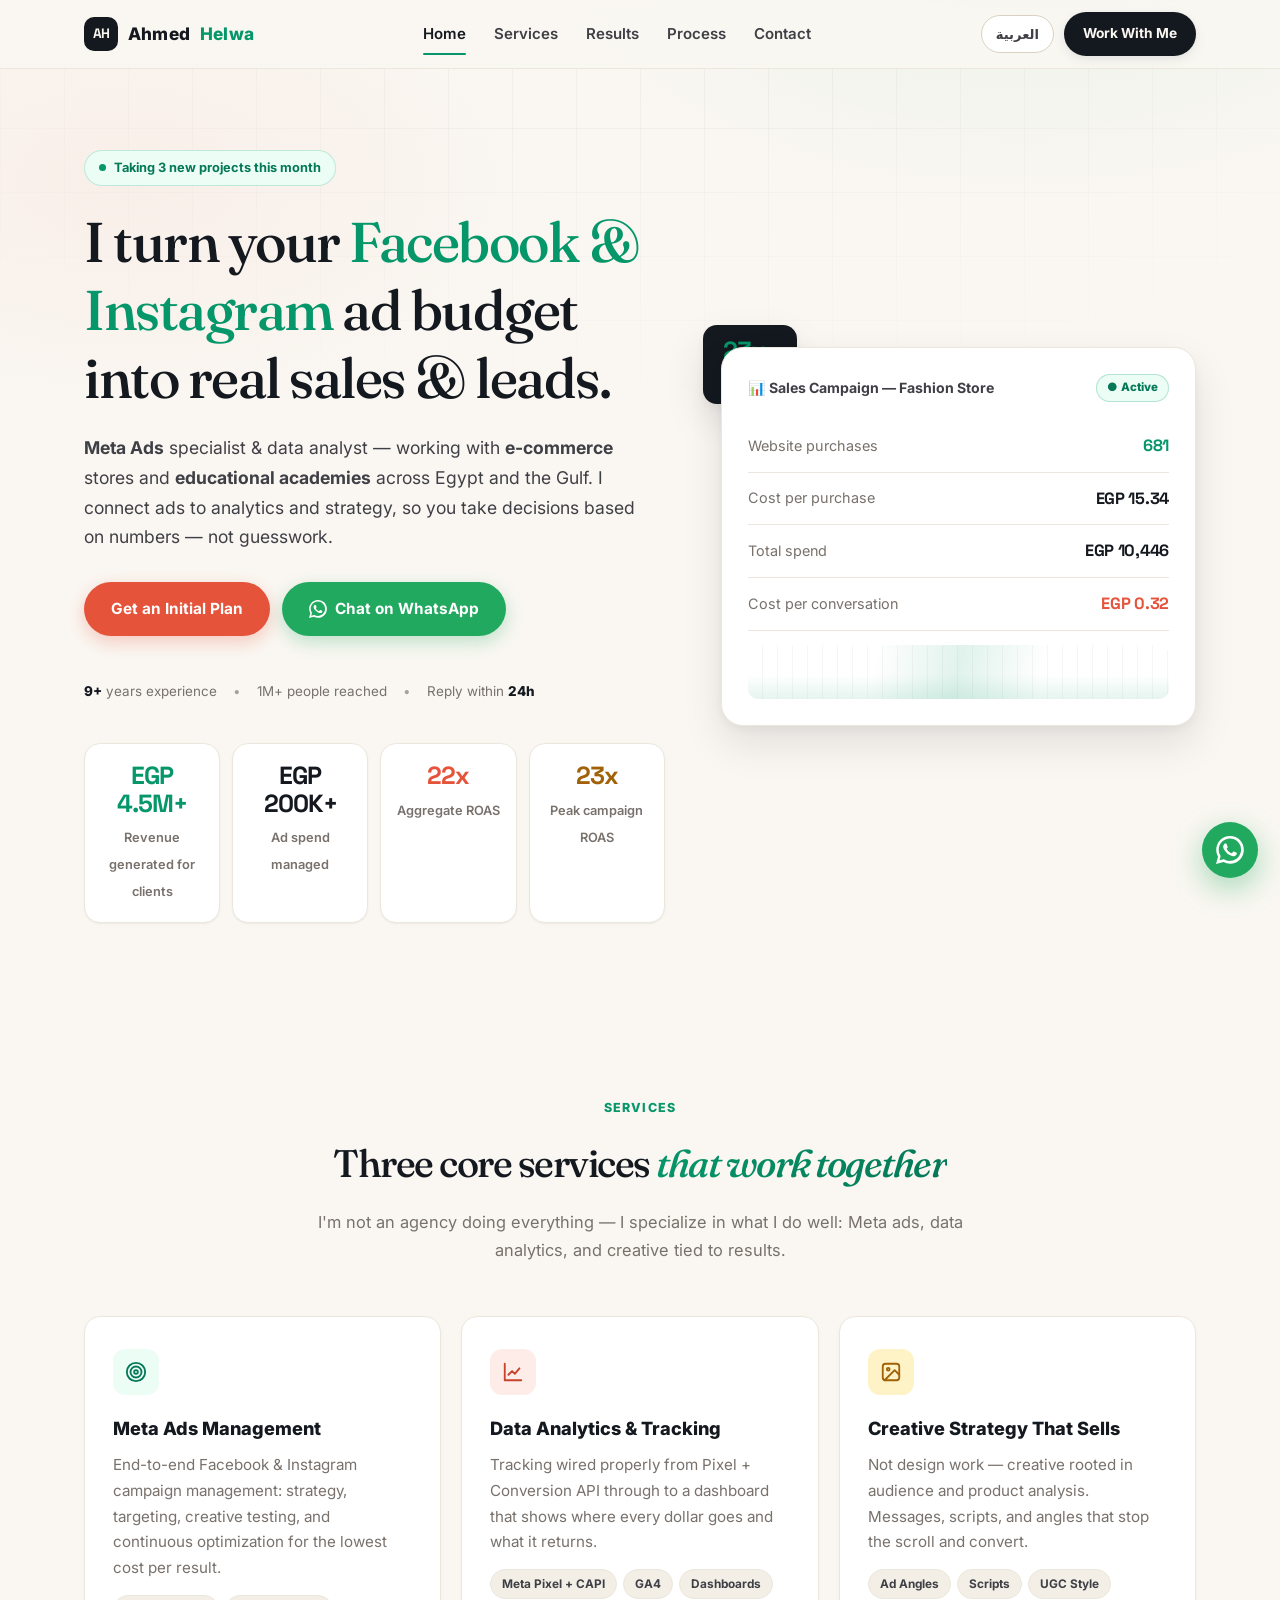
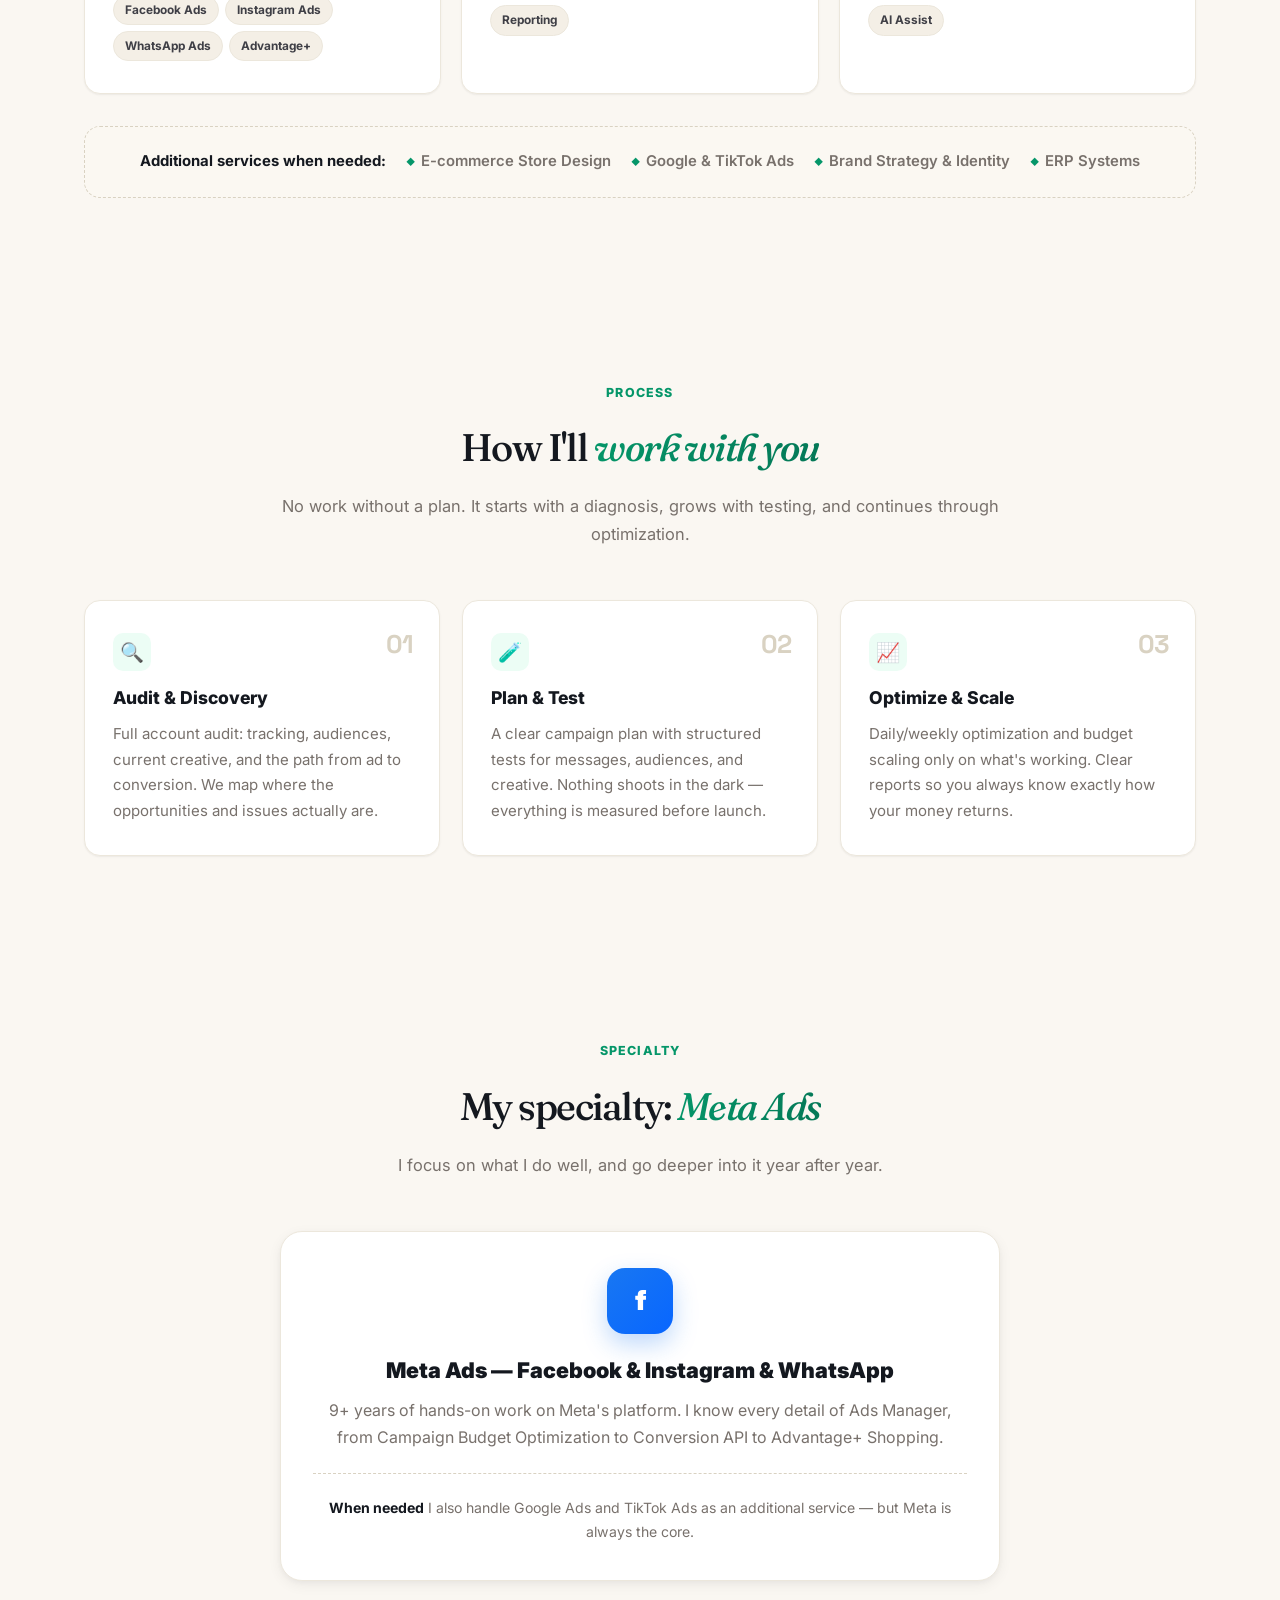
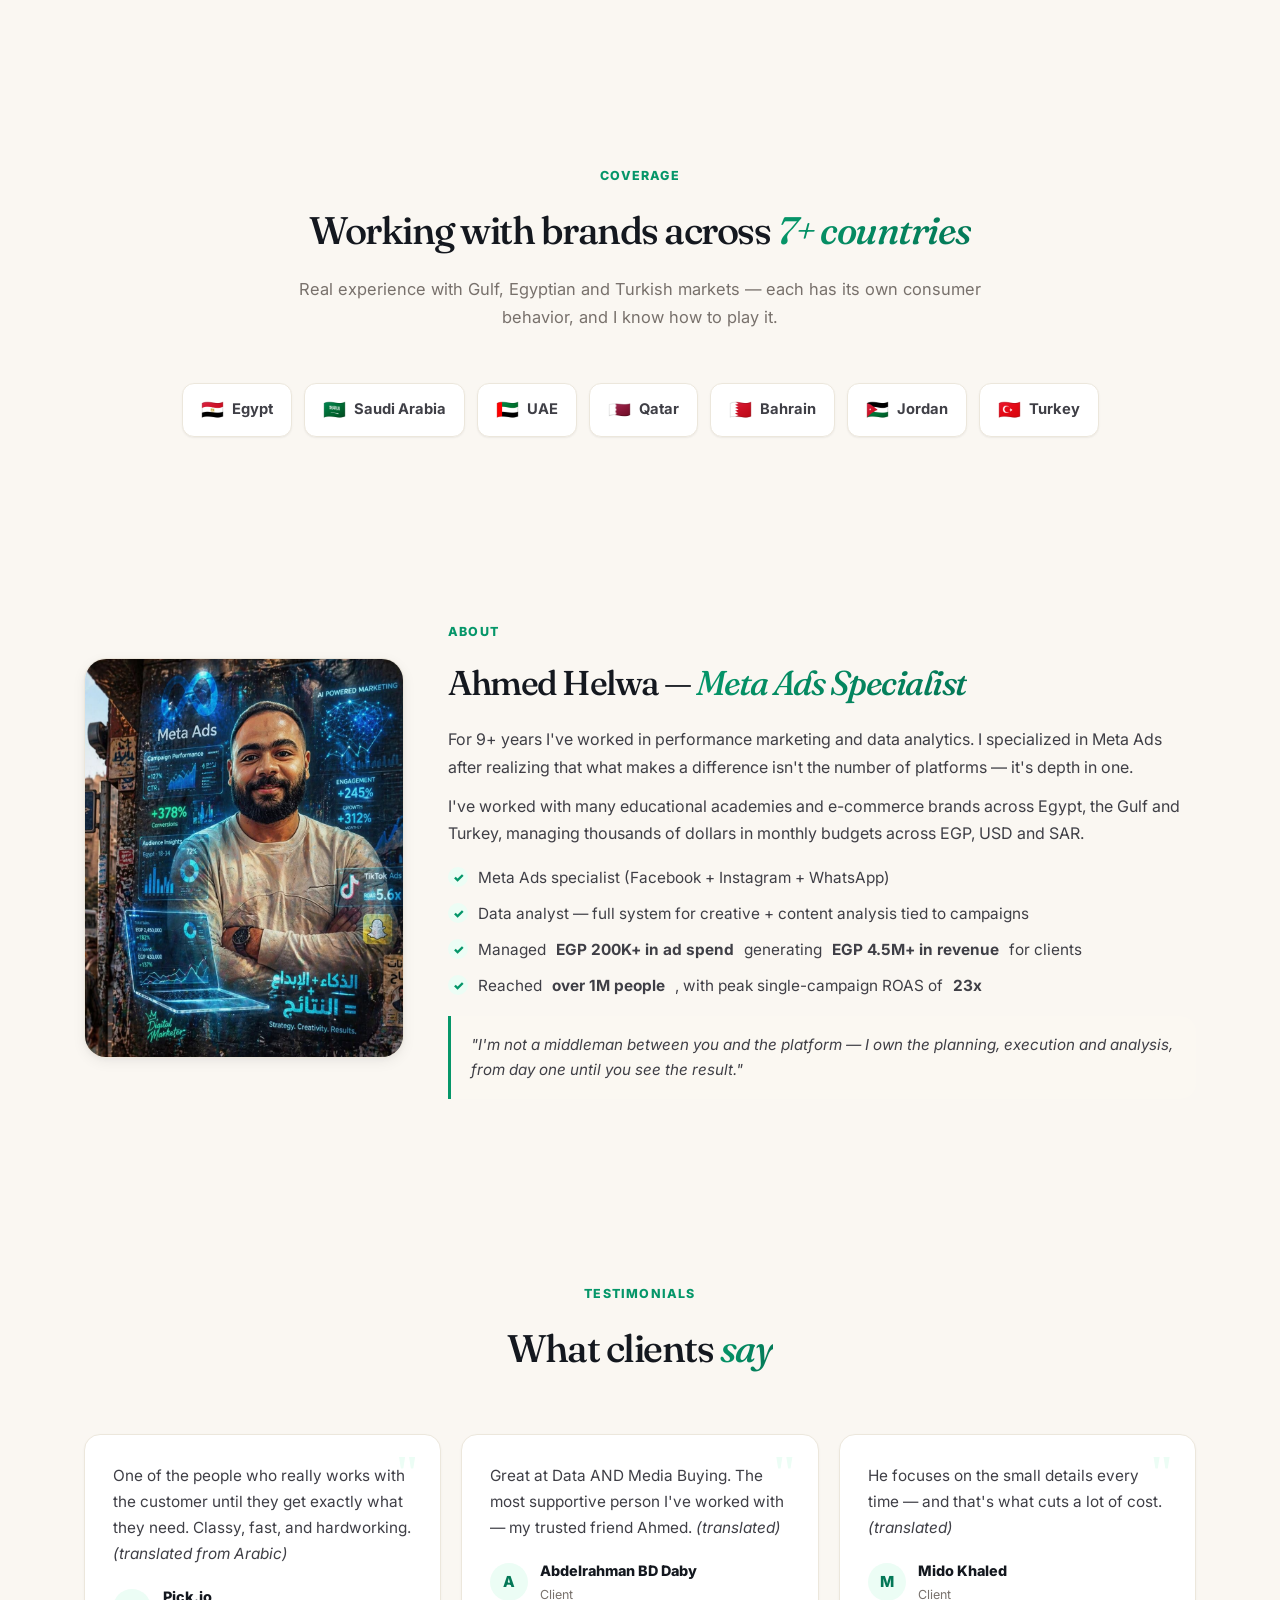
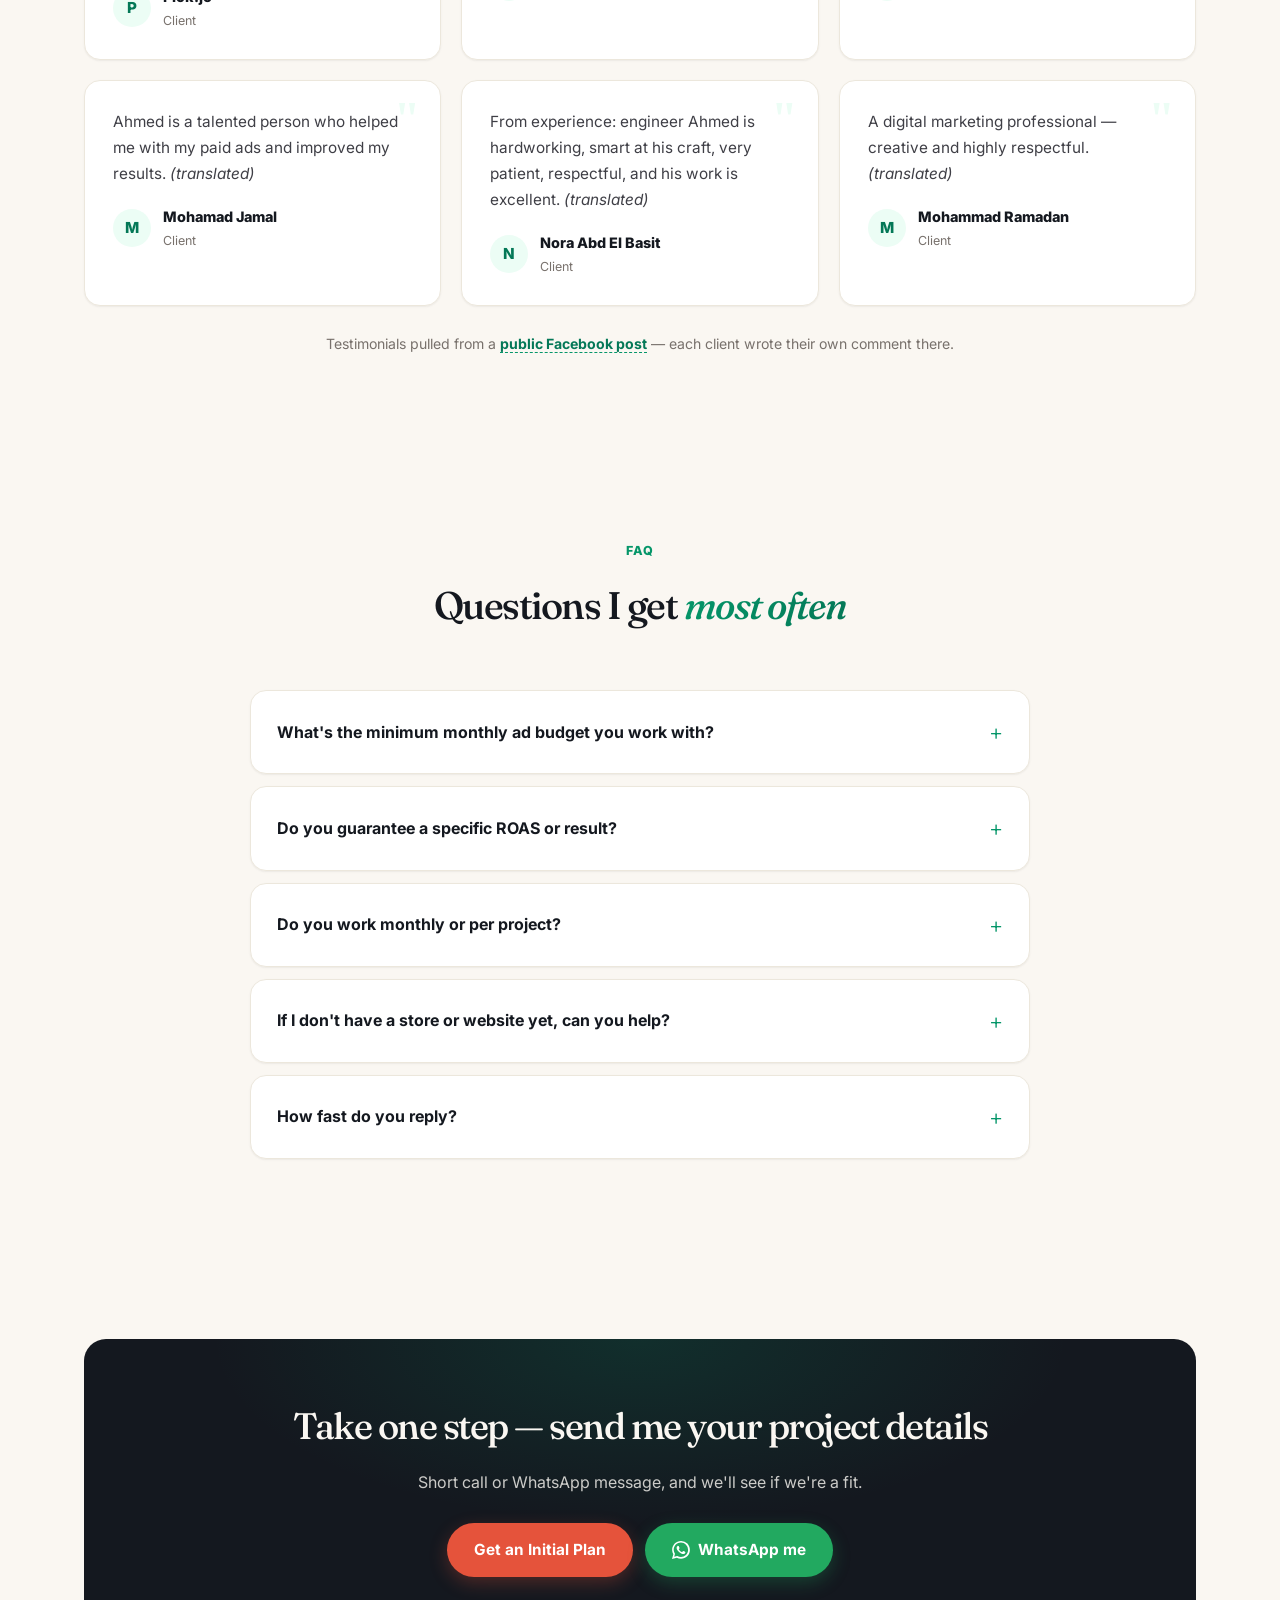
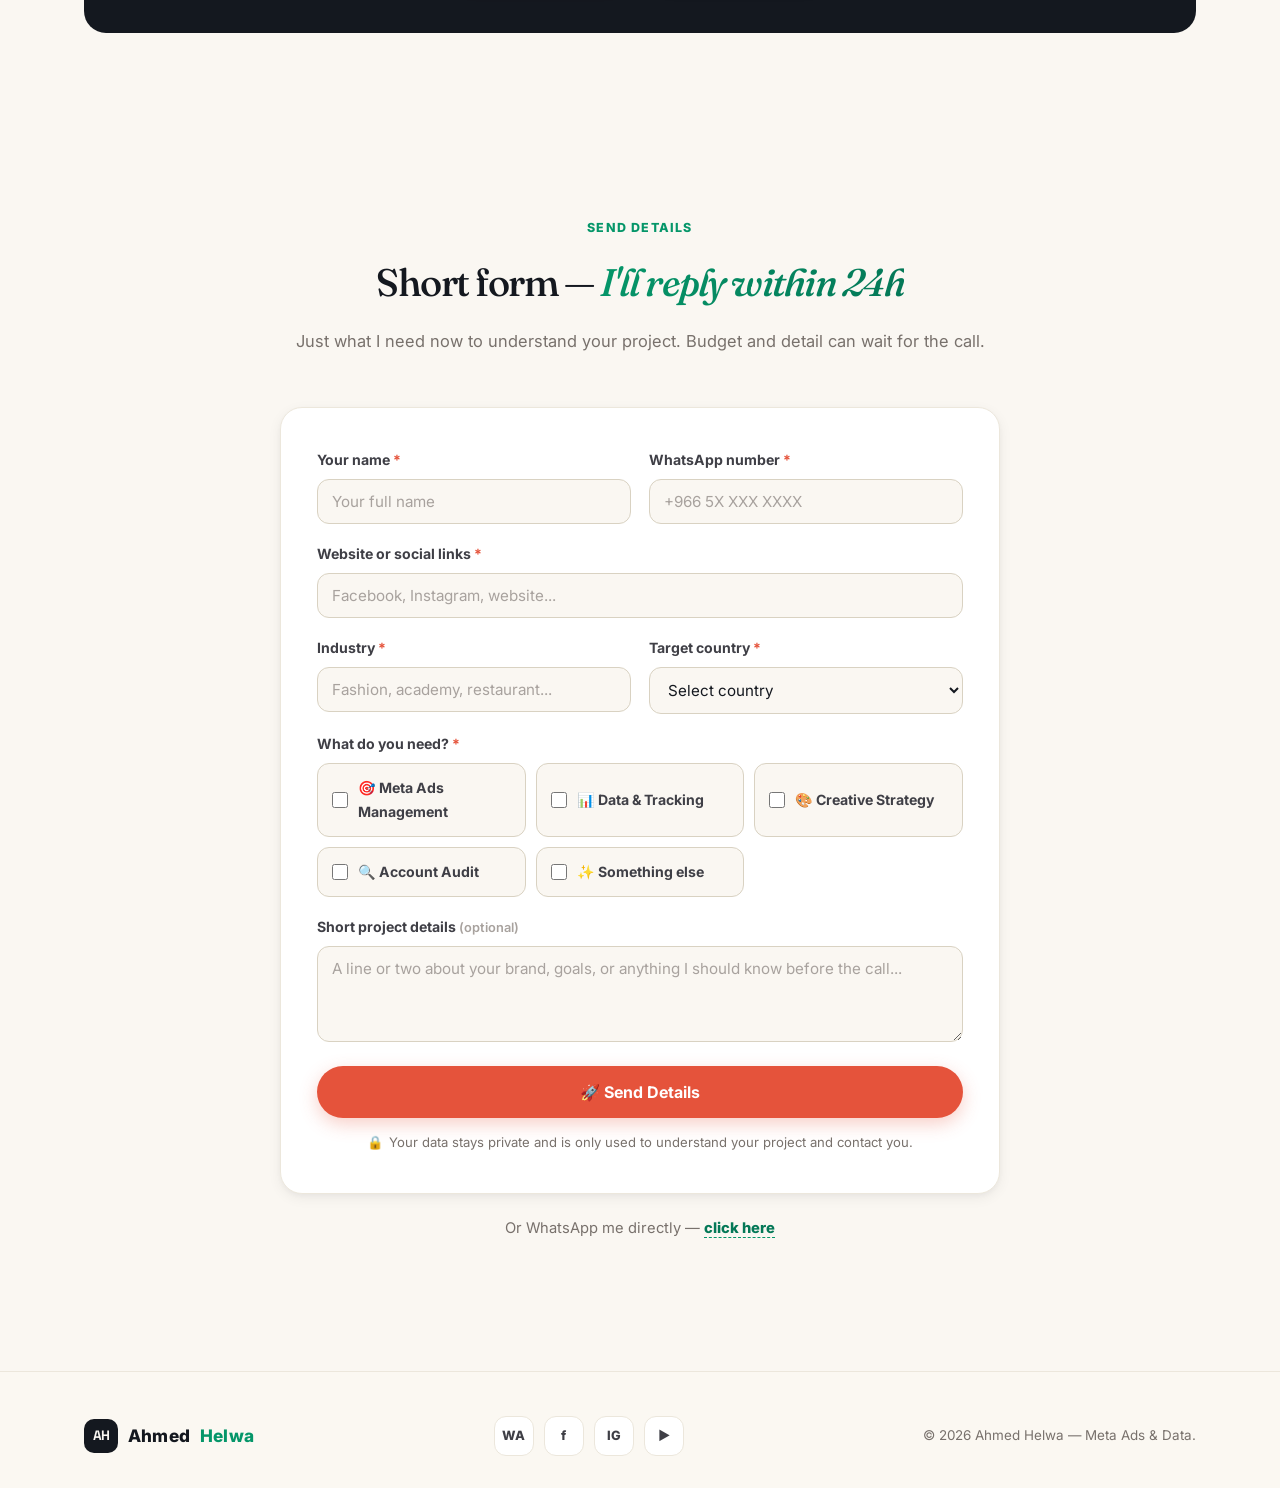
==== commit 6bfcab54: "Stronger proof, real testimonials, editorial fonts, analytics Proof and copy - Lead with lifetime ag" ====
--- a/en/index.html
+++ b/en/index.html
@@ -29,8 +29,9 @@
 
   <link rel="preconnect" href="https://fonts.googleapis.com">
   <link rel="preconnect" href="https://fonts.gstatic.com" crossorigin>
-  <link href="https://fonts.googleapis.com/css2?family=Inter:wght@400;600;700;800;900&family=Space+Grotesk:wght@500;700&display=swap" rel="stylesheet">
+  <link href="https://fonts.googleapis.com/css2?family=Fraunces:ital,opsz,wght@0,9..144,400;0,9..144,500;1,9..144,500&family=Inter:wght@400;500;600;700;800&family=Space+Grotesk:wght@500;700&display=swap" rel="stylesheet">
   <link rel="stylesheet" href="../assets/css/style.css">
+  <script defer src="../assets/js/analytics.js"></script>
 
   <script type="application/ld+json">
   {
@@ -98,15 +99,15 @@
 
         <div class="trust-line">
           <span><strong>9+</strong> years experience</span><span class="sep">•</span>
-          <span>Managing <strong>$5K+</strong> monthly budgets</span><span class="sep">•</span>
+          <span>1M+ people reached</span><span class="sep">•</span>
           <span>Reply within <strong>24h</strong></span>
         </div>
 
         <div class="stats-strip">
-          <div class="stat-card"><span class="stat-num emerald">23x</span><span class="stat-label">Top ROAS</span></div>
-          <div class="stat-card"><span class="stat-num">9+</span><span class="stat-label">Years experience</span></div>
-          <div class="stat-card"><span class="stat-num coral">70+</span><span class="stat-label">Campaigns run</span></div>
-          <div class="stat-card"><span class="stat-num">7+</span><span class="stat-label">Countries</span></div>
+          <div class="stat-card"><span class="stat-num emerald">EGP<br>4.5M+</span><span class="stat-label">Revenue generated for clients</span></div>
+          <div class="stat-card"><span class="stat-num">EGP<br>200K+</span><span class="stat-label">Ad spend managed</span></div>
+          <div class="stat-card"><span class="stat-num coral">22x</span><span class="stat-label">Aggregate ROAS</span></div>
+          <div class="stat-card"><span class="stat-num gold">23x</span><span class="stat-label">Peak campaign ROAS</span></div>
         </div>
       </div>
 
@@ -256,10 +257,10 @@
         <p>For 9+ years I've worked in performance marketing and data analytics. I specialized in Meta Ads after realizing that what makes a difference isn't the number of platforms — it's depth in one.</p>
         <p>I've worked with many educational academies and e-commerce brands across Egypt, the Gulf and Turkey, managing thousands of dollars in monthly budgets across EGP, USD and SAR.</p>
         <ul class="about-points">
-          <li>Specialized in Meta Ads (Facebook + Instagram + WhatsApp)</li>
-          <li>Data analyst — every ad tied to a measurable outcome</li>
-          <li>Top ROAS achieved: <strong>&nbsp;23x</strong></li>
-          <li>No guesswork — every decision has a reason in the data</li>
+          <li>Meta Ads specialist (Facebook + Instagram + WhatsApp)</li>
+          <li>Data analyst — full system for creative + content analysis tied to campaigns</li>
+          <li>Managed <strong>EGP 200K+ in ad spend</strong> generating <strong>EGP 4.5M+ in revenue</strong> for clients</li>
+          <li>Reached <strong>over 1M people</strong>, with peak single-campaign ROAS of <strong>23x</strong></li>
         </ul>
         <div class="about-quote">
           "I'm not a middleman between you and the platform — I own the planning, execution and analysis, from day one until you see the result."
@@ -279,38 +280,80 @@
       <div class="testimonials-grid">
         <div class="testimonial reveal">
           <span class="quote-mark">"</span>
-          <p>The difference with Ahmed vs anyone before him is that he understands the business itself, not just running ads. Results came in the first month and stayed.</p>
+          <p>One of the people who really works with the customer until they get exactly what they need. Classy, fast, and hardworking. <em>(translated from Arabic)</em></p>
           <div class="who">
-            <div class="avatar">F</div>
+            <div class="avatar">P</div>
             <div class="meta">
-              <span class="name">Fashion store owner</span>
-              <span class="role">Saudi Arabia</span>
-            </div>
-          </div>
-        </div>
+              <span class="name">Pick.jo</span>
+              <span class="role">Client</span>
+            </div>
+          </div>
+        </div>
+
         <div class="testimonial reveal">
           <span class="quote-mark">"</span>
-          <p>We've worked with him for a full year on an educational academy. Cost per lead dropped 60% and enrollments grew. He knows what he's doing.</p>
+          <p>Great at Data AND Media Buying. The most supportive person I've worked with — my trusted friend Ahmed. <em>(translated)</em></p>
           <div class="who">
             <div class="avatar">A</div>
             <div class="meta">
-              <span class="name">Academy founder</span>
-              <span class="role">Egypt</span>
-            </div>
-          </div>
-        </div>
+              <span class="name">Abdelrahman BD Daby</span>
+              <span class="role">Client</span>
+            </div>
+          </div>
+        </div>
+
         <div class="testimonial reveal">
           <span class="quote-mark">"</span>
-          <p>I liked that the reports are clear and understandable, not just numbers. He explains exactly what's working and why.</p>
+          <p>He focuses on the small details every time — and that's what cuts a lot of cost. <em>(translated)</em></p>
           <div class="who">
-            <div class="avatar">S</div>
+            <div class="avatar">M</div>
             <div class="meta">
-              <span class="name">Marketing lead — beauty brand</span>
-              <span class="role">UAE</span>
-            </div>
-          </div>
-        </div>
-      </div>
+              <span class="name">Mido Khaled</span>
+              <span class="role">Client</span>
+            </div>
+          </div>
+        </div>
+
+        <div class="testimonial reveal">
+          <span class="quote-mark">"</span>
+          <p>Ahmed is a talented person who helped me with my paid ads and improved my results. <em>(translated)</em></p>
+          <div class="who">
+            <div class="avatar">M</div>
+            <div class="meta">
+              <span class="name">Mohamad Jamal</span>
+              <span class="role">Client</span>
+            </div>
+          </div>
+        </div>
+
+        <div class="testimonial reveal">
+          <span class="quote-mark">"</span>
+          <p>From experience: engineer Ahmed is hardworking, smart at his craft, very patient, respectful, and his work is excellent. <em>(translated)</em></p>
+          <div class="who">
+            <div class="avatar">N</div>
+            <div class="meta">
+              <span class="name">Nora Abd El Basit</span>
+              <span class="role">Client</span>
+            </div>
+          </div>
+        </div>
+
+        <div class="testimonial reveal">
+          <span class="quote-mark">"</span>
+          <p>A digital marketing professional — creative and highly respectful. <em>(translated)</em></p>
+          <div class="who">
+            <div class="avatar">M</div>
+            <div class="meta">
+              <span class="name">Mohammad Ramadan</span>
+              <span class="role">Client</span>
+            </div>
+          </div>
+        </div>
+      </div>
+
+      <p class="testimonials-source reveal">
+        Testimonials pulled from a <a href="https://www.facebook.com/share/p/1QH6z59U2J/" target="_blank" rel="noopener">public Facebook post</a> — each client wrote their own comment there.
+      </p>
     </div>
   </section>
 
--- a/assets/css/style.css
+++ b/assets/css/style.css
@@ -43,9 +43,10 @@
   --shadow-3: 0 18px 40px rgba(20, 24, 31, 0.10), 0 4px 12px rgba(20, 24, 31, 0.05);
 
   /* fonts */
-  --font-ar:   'Cairo', 'Tajawal', system-ui, sans-serif;
-  --font-en:   'Inter', system-ui, sans-serif;
-  --font-num:  'Space Grotesk', 'Inter', monospace;
+  --font-ar:      'Readex Pro', 'Cairo', 'Tajawal', system-ui, sans-serif;
+  --font-en:      'Inter', system-ui, sans-serif;
+  --font-display: 'Fraunces', 'Instrument Serif', Georgia, serif;
+  --font-num:     'Space Grotesk', 'Inter', monospace;
 }
 
 * { margin: 0; padding: 0; box-sizing: border-box; }
@@ -62,6 +63,22 @@
 }
 body.en { font-family: var(--font-en); }
 
+/* Display serif for English headlines only — adds warm editorial personality */
+body.en h1, body.en h2, body.en .grad-text {
+  font-family: var(--font-display);
+  font-weight: 500;
+  letter-spacing: -1.5px;
+}
+body.en h1 { font-weight: 500; }
+body.en .grad-text { font-style: italic; }
+
+/* Arabic gets tighter letter-spacing and heavier display weight for punch */
+body:not(.en) h1, body:not(.en) h2 {
+  letter-spacing: -.2px;
+  font-weight: 800;
+}
+body:not(.en) h1 { font-weight: 700; }
+
 ::selection { background: var(--emerald-soft); color: var(--emerald-2); }
 
 img { max-width: 100%; display: block; height: auto; }
@@ -218,8 +235,9 @@
 }
 .stat-card:hover { transform: translateY(-2px); box-shadow: var(--shadow-2); }
 .stat-num {
-  font-family: var(--font-num); font-size: 1.7rem; font-weight: 700;
-  color: var(--ink); display: block; letter-spacing: -1px;
+  font-family: var(--font-num); font-size: 1.55rem; font-weight: 700;
+  color: var(--ink); display: block; letter-spacing: -1px; line-height: 1.1;
+  margin-bottom: 6px;
 }
 .stat-num.emerald { color: var(--emerald); }
 .stat-num.coral   { color: var(--coral); }
@@ -408,10 +426,55 @@
 .testimonial .who .name { font-weight: 800; font-size: .9rem; color: var(--ink); }
 .testimonial .who .role { font-size: .78rem; color: var(--ink-3); }
 
+.testimonials-source {
+  text-align: center; margin-top: 26px; color: var(--ink-3); font-size: .88rem;
+}
+.testimonials-source a { color: var(--emerald-2); font-weight: 700; border-bottom: 1px dashed var(--emerald); }
+
 /* ---------- Results page ---------- */
 .page-hero { padding: 140px 0 40px; text-align: center; }
 .page-hero h1 { font-size: clamp(2rem, 4.6vw, 3.1rem); font-weight: 900; margin-bottom: 14px; color: var(--ink); letter-spacing: -.5px; }
 .page-hero p { color: var(--ink-3); font-size: 1.06rem; max-width: 640px; margin: 0 auto; }
+
+/* Lifetime aggregate strip — bigger and more prominent than case cards */
+.lifetime-strip {
+  max-width: 960px; margin: 34px auto 0;
+  display: grid; grid-template-columns: repeat(4, 1fr); gap: 14px;
+  background: var(--surface); border: 1px solid var(--line);
+  border-radius: var(--radius-lg); padding: 26px 22px; box-shadow: var(--shadow-2);
+}
+.lifetime-strip .ls-item {
+  text-align: center; padding: 4px 6px;
+  border-inline-end: 1px solid var(--line);
+}
+.lifetime-strip .ls-item:last-child { border-inline-end: none; }
+.lifetime-strip .ls-num {
+  display: block; font-family: var(--font-num);
+  font-size: clamp(1.35rem, 3vw, 1.85rem); font-weight: 700;
+  color: var(--ink); letter-spacing: -1.5px; line-height: 1.1; margin-bottom: 6px;
+}
+.lifetime-strip .ls-num.emerald { color: var(--emerald); }
+.lifetime-strip .ls-label { font-size: .8rem; color: var(--ink-3); font-weight: 600; }
+
+@media (max-width: 760px) {
+  .lifetime-strip { grid-template-columns: repeat(2, 1fr); }
+  .lifetime-strip .ls-item:nth-child(2) { border-inline-end: none; }
+}
+
+/* Proof screenshot figure */
+.proof-figure {
+  max-width: 960px; margin: 30px auto 0;
+  background: var(--surface); border: 1px solid var(--line);
+  border-radius: var(--radius-lg); padding: 16px; box-shadow: var(--shadow-2);
+  text-align: center;
+}
+.proof-figure img {
+  border-radius: 12px; width: 100%; border: 1px solid var(--line);
+  display: block; margin: 0 auto;
+}
+.proof-figure figcaption {
+  margin-top: 12px; font-size: .82rem; color: var(--ink-3);
+}
 
 .roas-banner {
   margin: 40px auto 0; max-width: 820px;
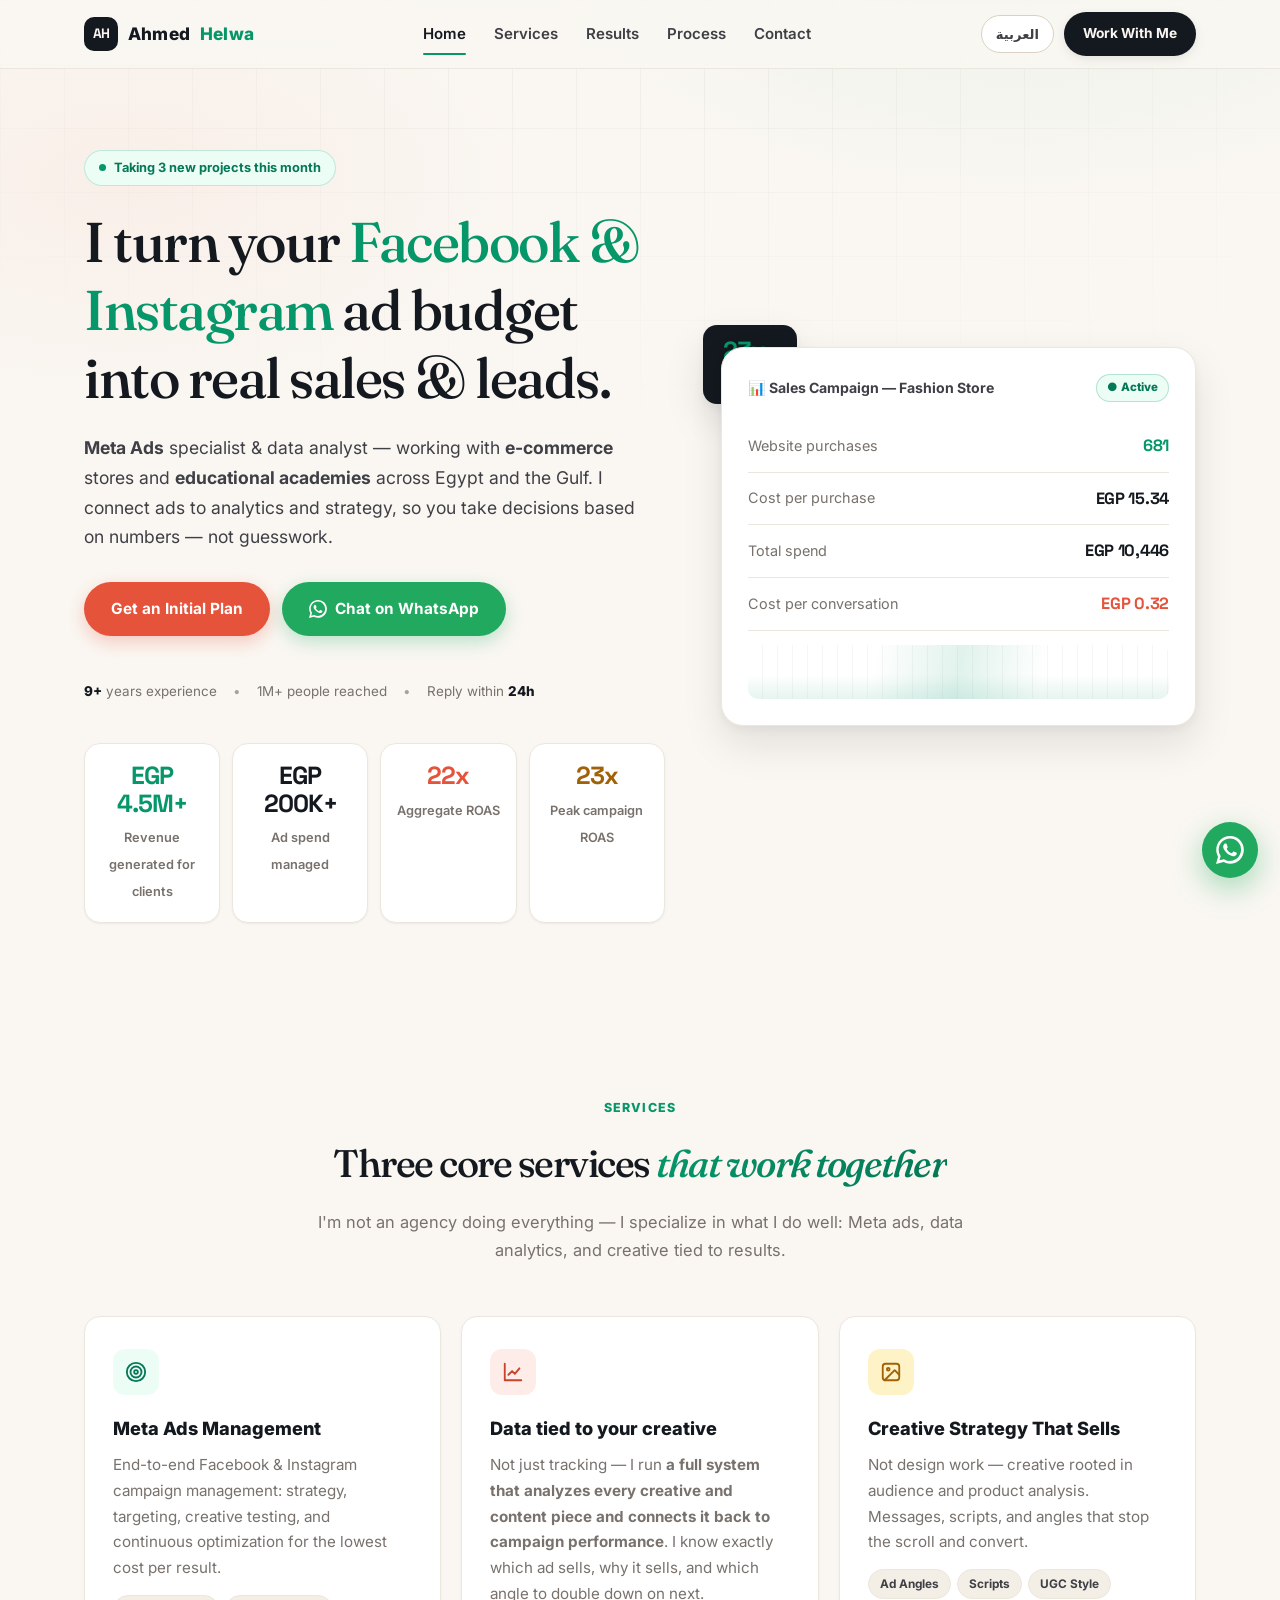
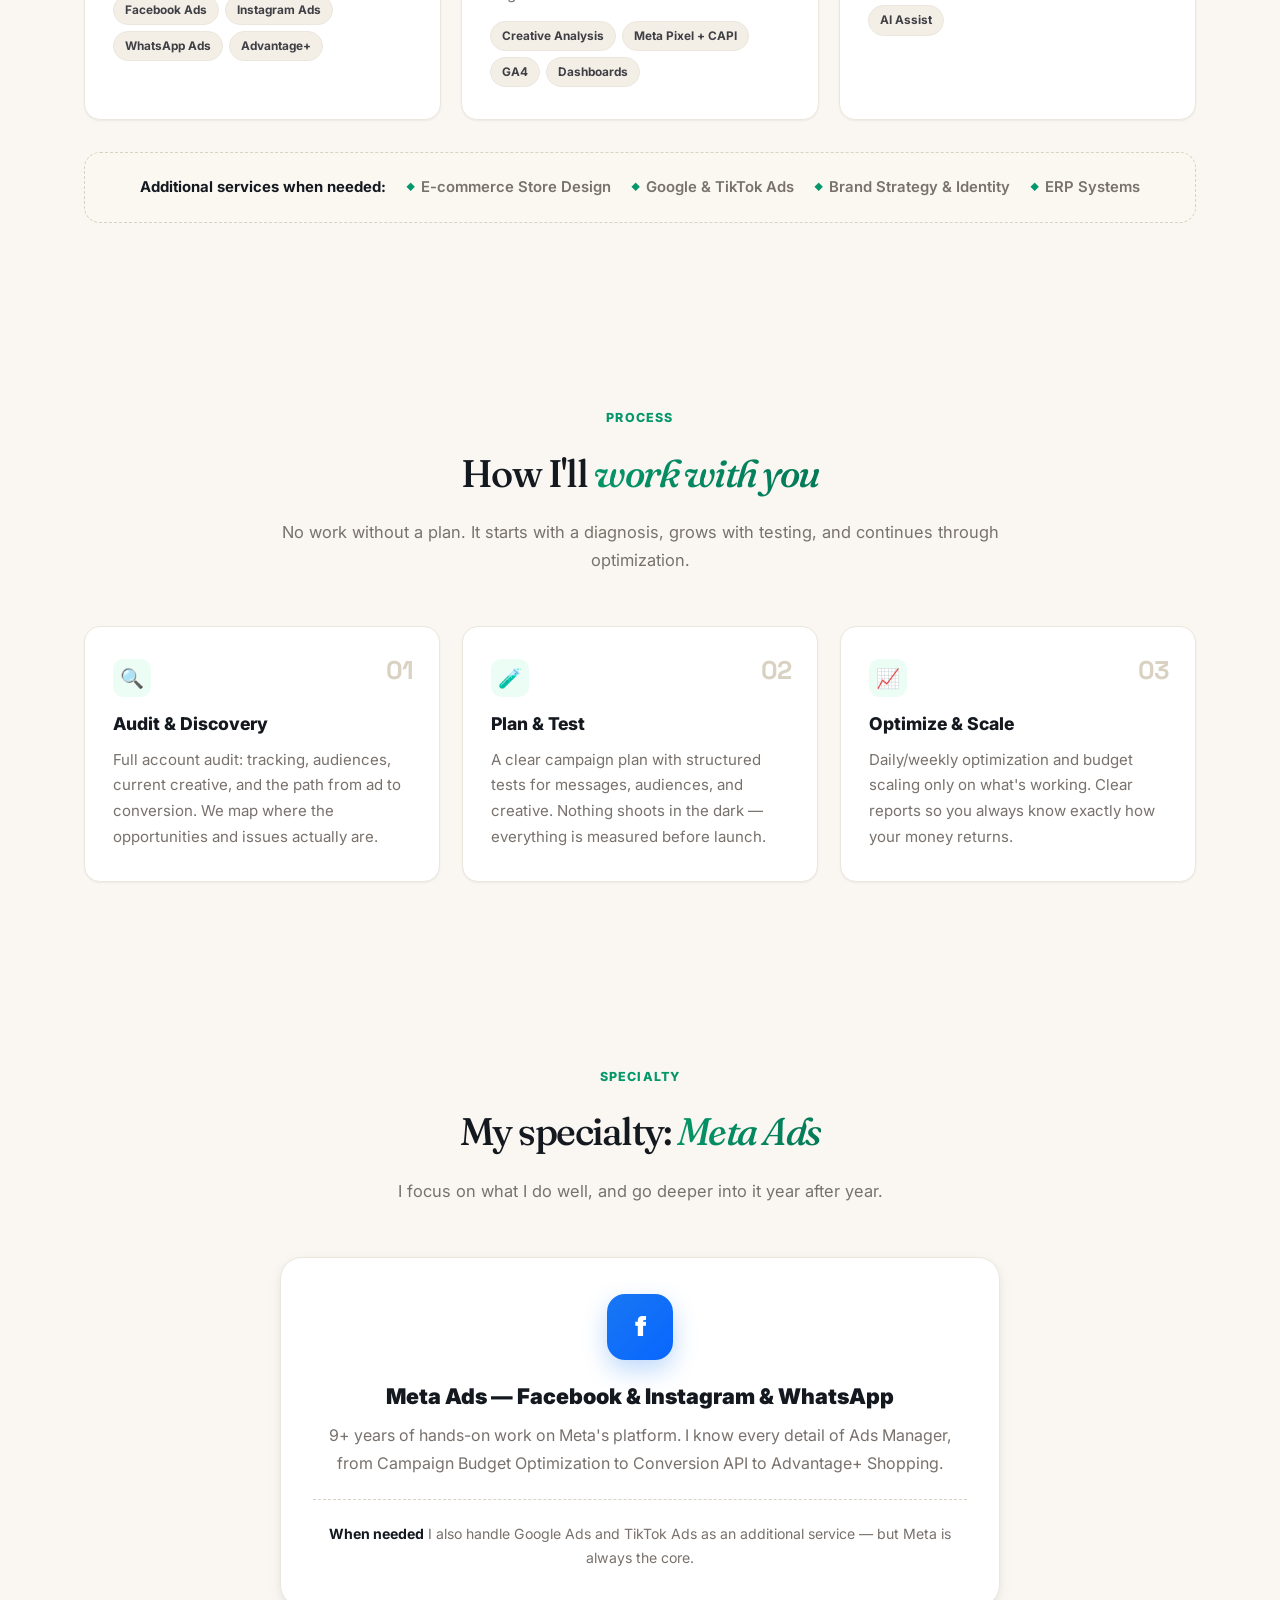
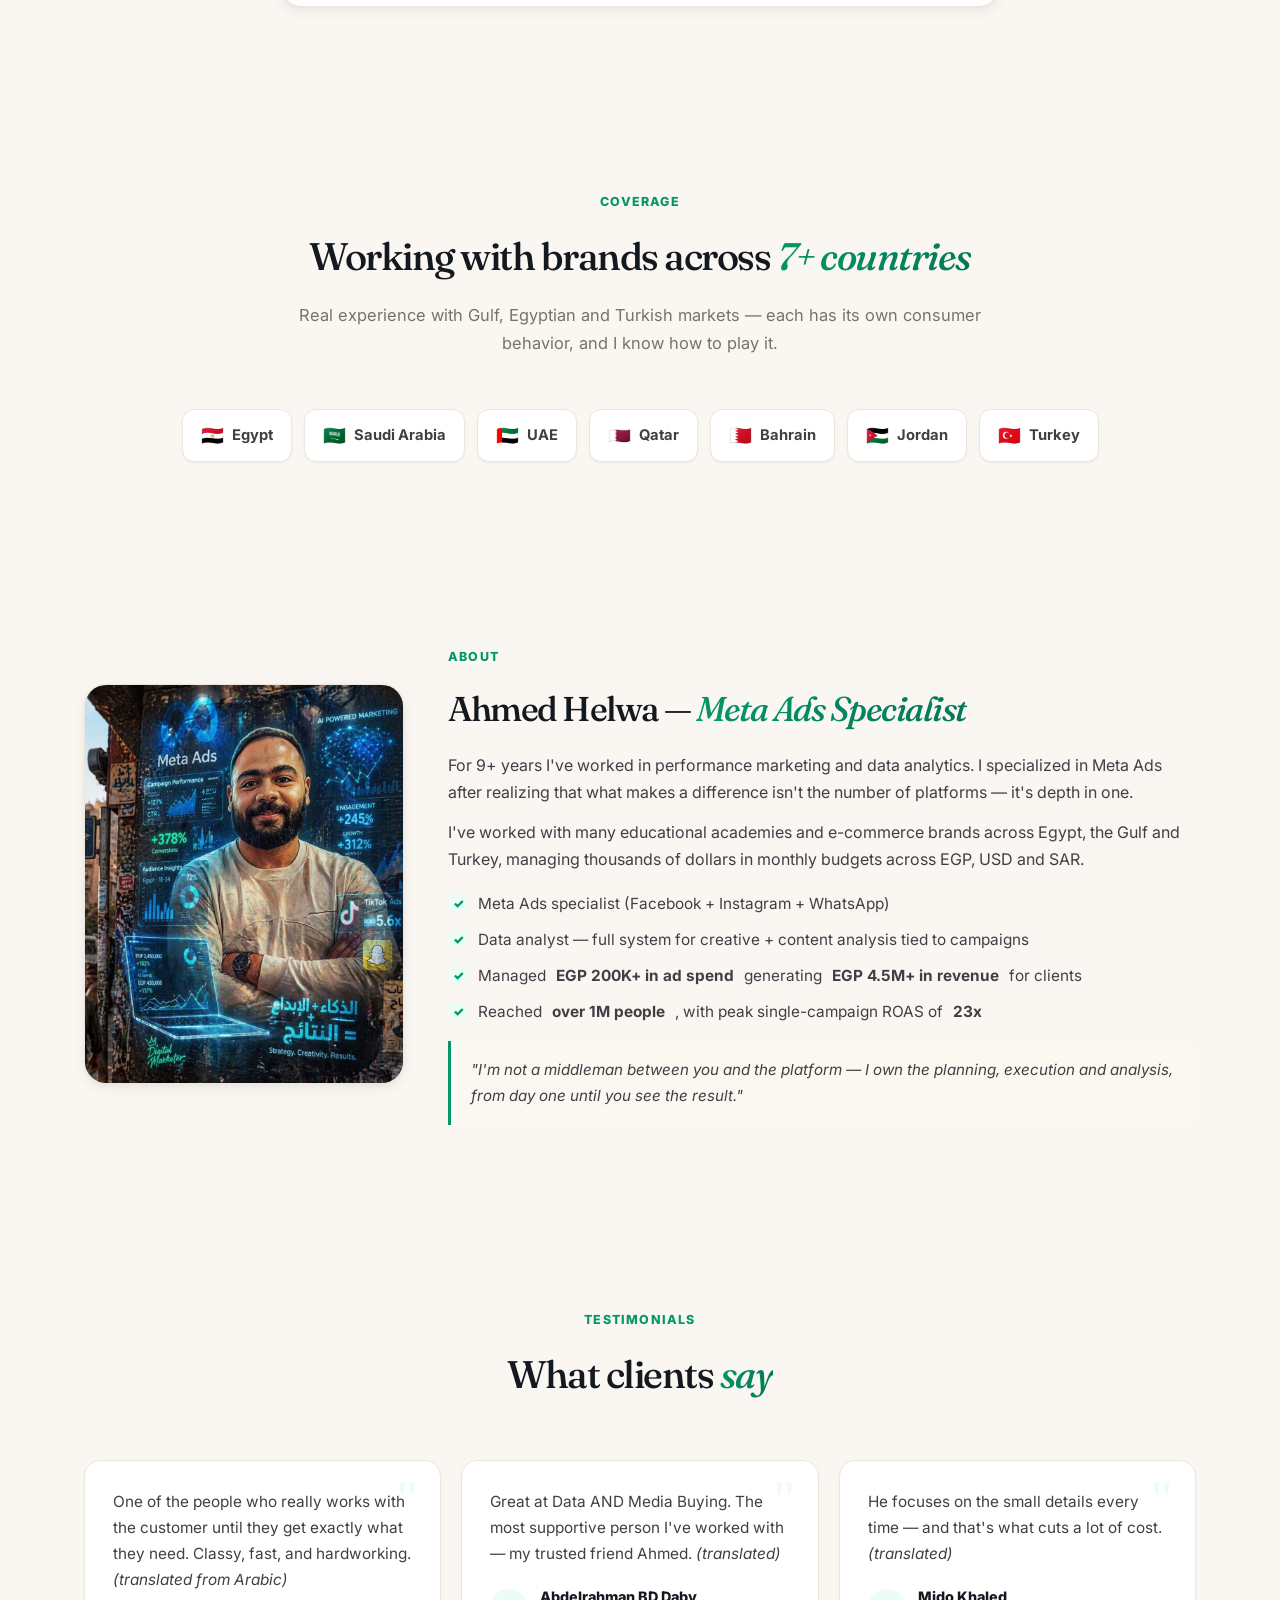
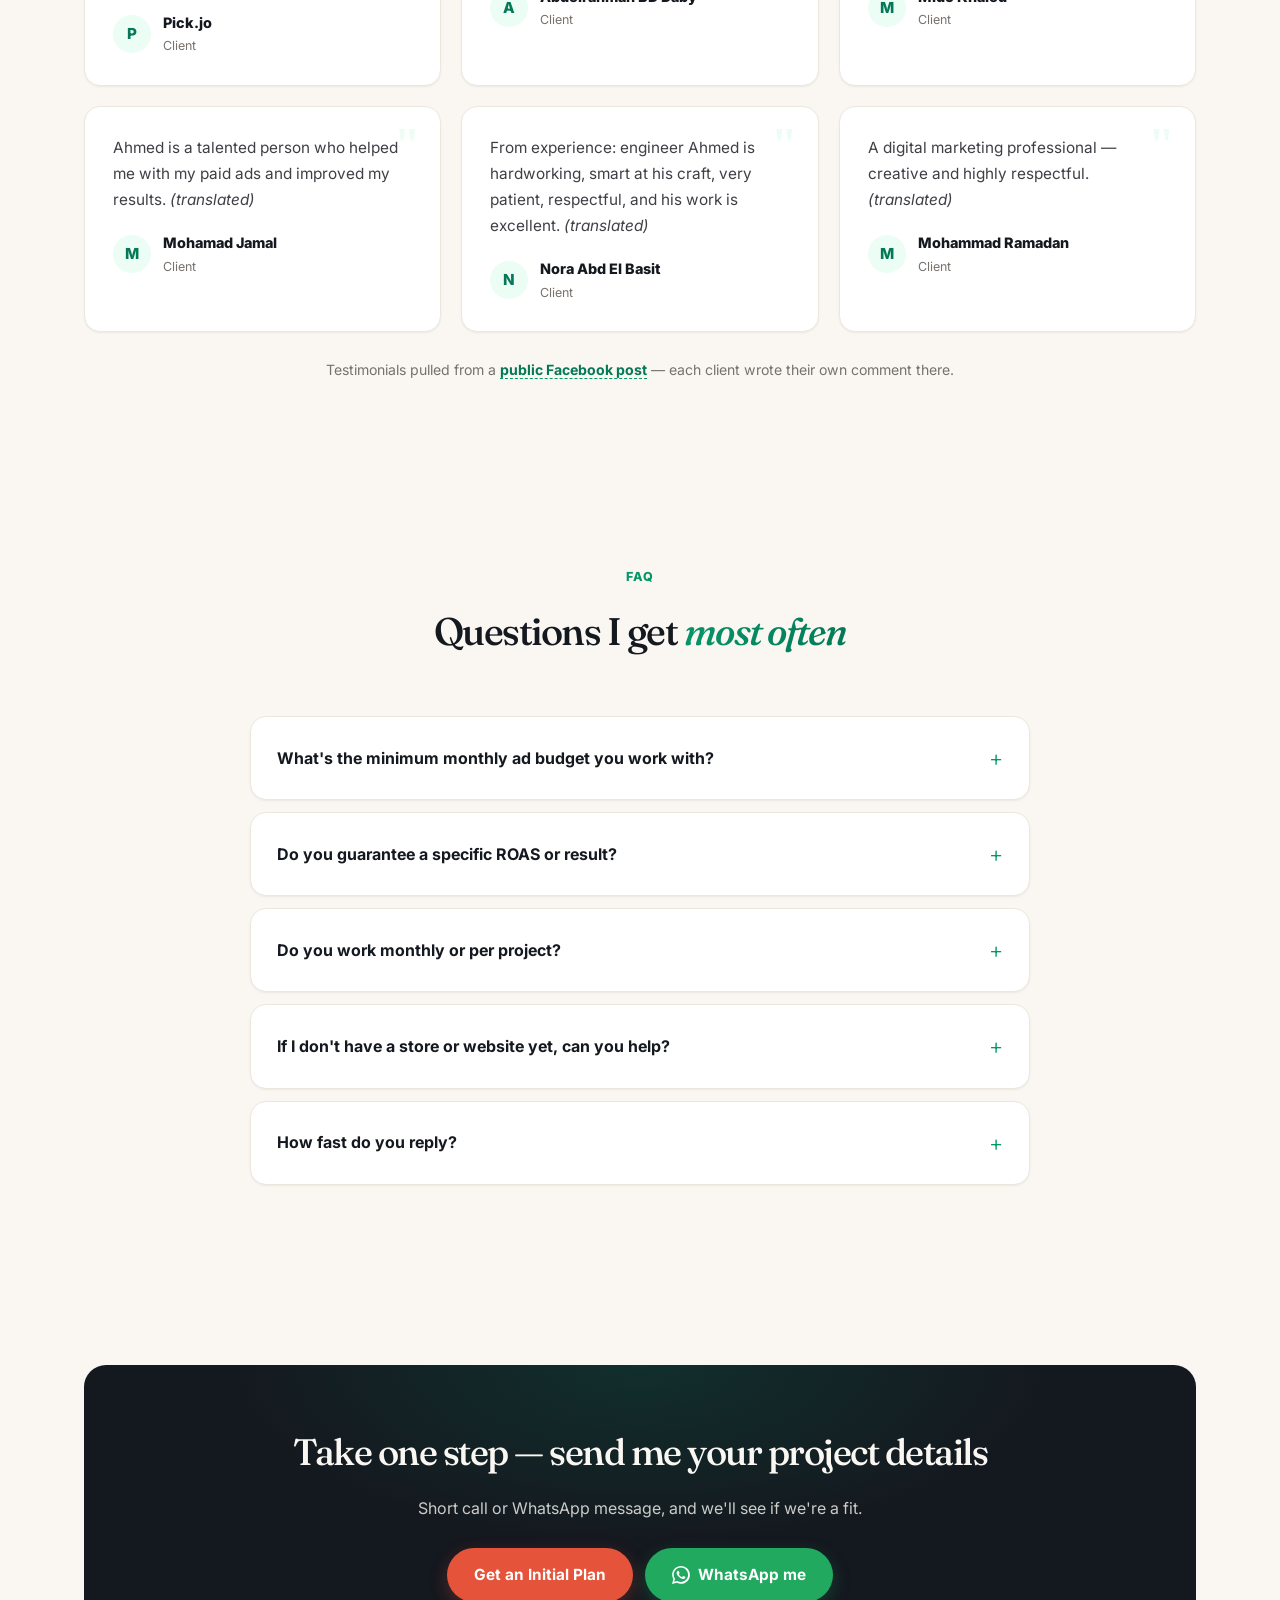
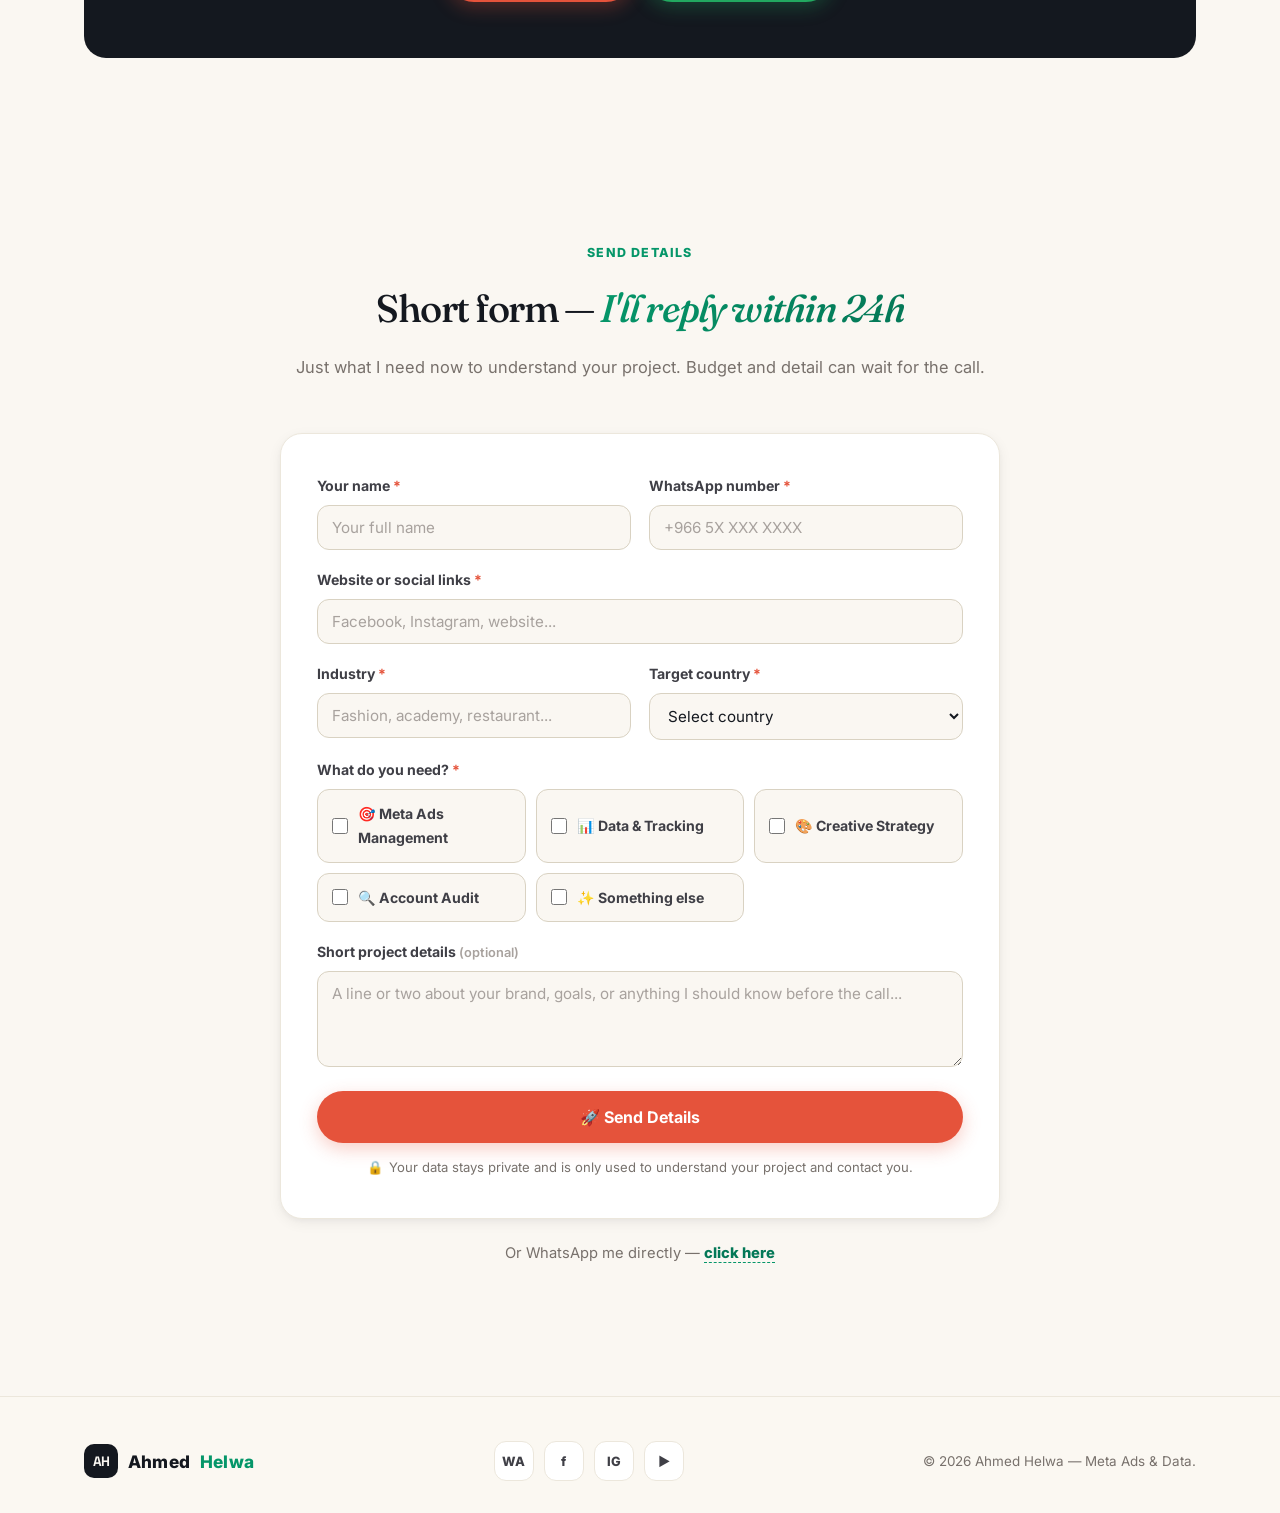
==== commit 4dbdbefb: "Branded OG cover + surface creative-analysis differentiator OG cover - Custom 1200x630 og-cover.png " ====
--- a/en/index.html
+++ b/en/index.html
@@ -20,12 +20,15 @@
   <meta property="og:title" content="Ahmed Helwa | Meta Ads Specialist for E-commerce & EdTech">
   <meta property="og:description" content="I turn your Facebook & Instagram ad budget into real sales and leads. 9+ years, top ROAS 23x.">
   <meta property="og:url" content="https://ahmedhamdyhelwa.github.io/helwa-portfolio/en/index.html">
-  <meta property="og:image" content="https://ahmedhamdyhelwa.github.io/helwa-portfolio/assets/ahmed.jpg">
+  <meta property="og:image" content="https://ahmedhamdyhelwa.github.io/helwa-portfolio/assets/img/og-cover.png">
+  <meta property="og:image:width" content="1200">
+  <meta property="og:image:height" content="630">
+  <meta property="og:image:type" content="image/png">
 
   <meta name="twitter:card" content="summary_large_image">
   <meta name="twitter:title" content="Ahmed Helwa | Meta Ads Specialist">
   <meta name="twitter:description" content="I turn your Facebook & Instagram ad budget into real sales. 9+ years of experience.">
-  <meta name="twitter:image" content="https://ahmedhamdyhelwa.github.io/helwa-portfolio/assets/ahmed.jpg">
+  <meta name="twitter:image" content="https://ahmedhamdyhelwa.github.io/helwa-portfolio/assets/img/og-cover.png">
 
   <link rel="preconnect" href="https://fonts.googleapis.com">
   <link rel="preconnect" href="https://fonts.gstatic.com" crossorigin>
@@ -39,7 +42,7 @@
     "@type": "ProfessionalService",
     "name": "Ahmed Helwa — Meta Ads Specialist & Data Analyst",
     "url": "https://ahmedhamdyhelwa.github.io/helwa-portfolio/en/",
-    "image": "https://ahmedhamdyhelwa.github.io/helwa-portfolio/assets/ahmed.jpg",
+    "image": "https://ahmedhamdyhelwa.github.io/helwa-portfolio/assets/img/og-cover.png",
     "description": "Meta Ads (Facebook & Instagram) specialist and data analyst serving e-commerce brands and educational academies.",
     "areaServed": ["Egypt","Saudi Arabia","United Arab Emirates","Qatar","Bahrain","Jordan","Turkey"],
     "priceRange": "$$",
@@ -151,9 +154,9 @@
           <div class="service-icon coral">
             <svg viewBox="0 0 24 24" fill="none" stroke="currentColor" stroke-linecap="round" stroke-linejoin="round"><path d="M3 3v18h18"/><path d="M7 15l4-4 3 3 5-6"/></svg>
           </div>
-          <h3>Data Analytics & Tracking</h3>
-          <p>Tracking wired properly from Pixel + Conversion API through to a dashboard that shows where every dollar goes and what it returns.</p>
-          <div class="service-tags"><span>Meta Pixel + CAPI</span><span>GA4</span><span>Dashboards</span><span>Reporting</span></div>
+          <h3>Data tied to your creative</h3>
+          <p>Not just tracking — I run <strong>a full system that analyzes every creative and content piece and connects it back to campaign performance</strong>. I know exactly which ad sells, why it sells, and which angle to double down on next.</p>
+          <div class="service-tags"><span>Creative Analysis</span><span>Meta Pixel + CAPI</span><span>GA4</span><span>Dashboards</span></div>
         </div>
 
         <div class="service-card reveal">
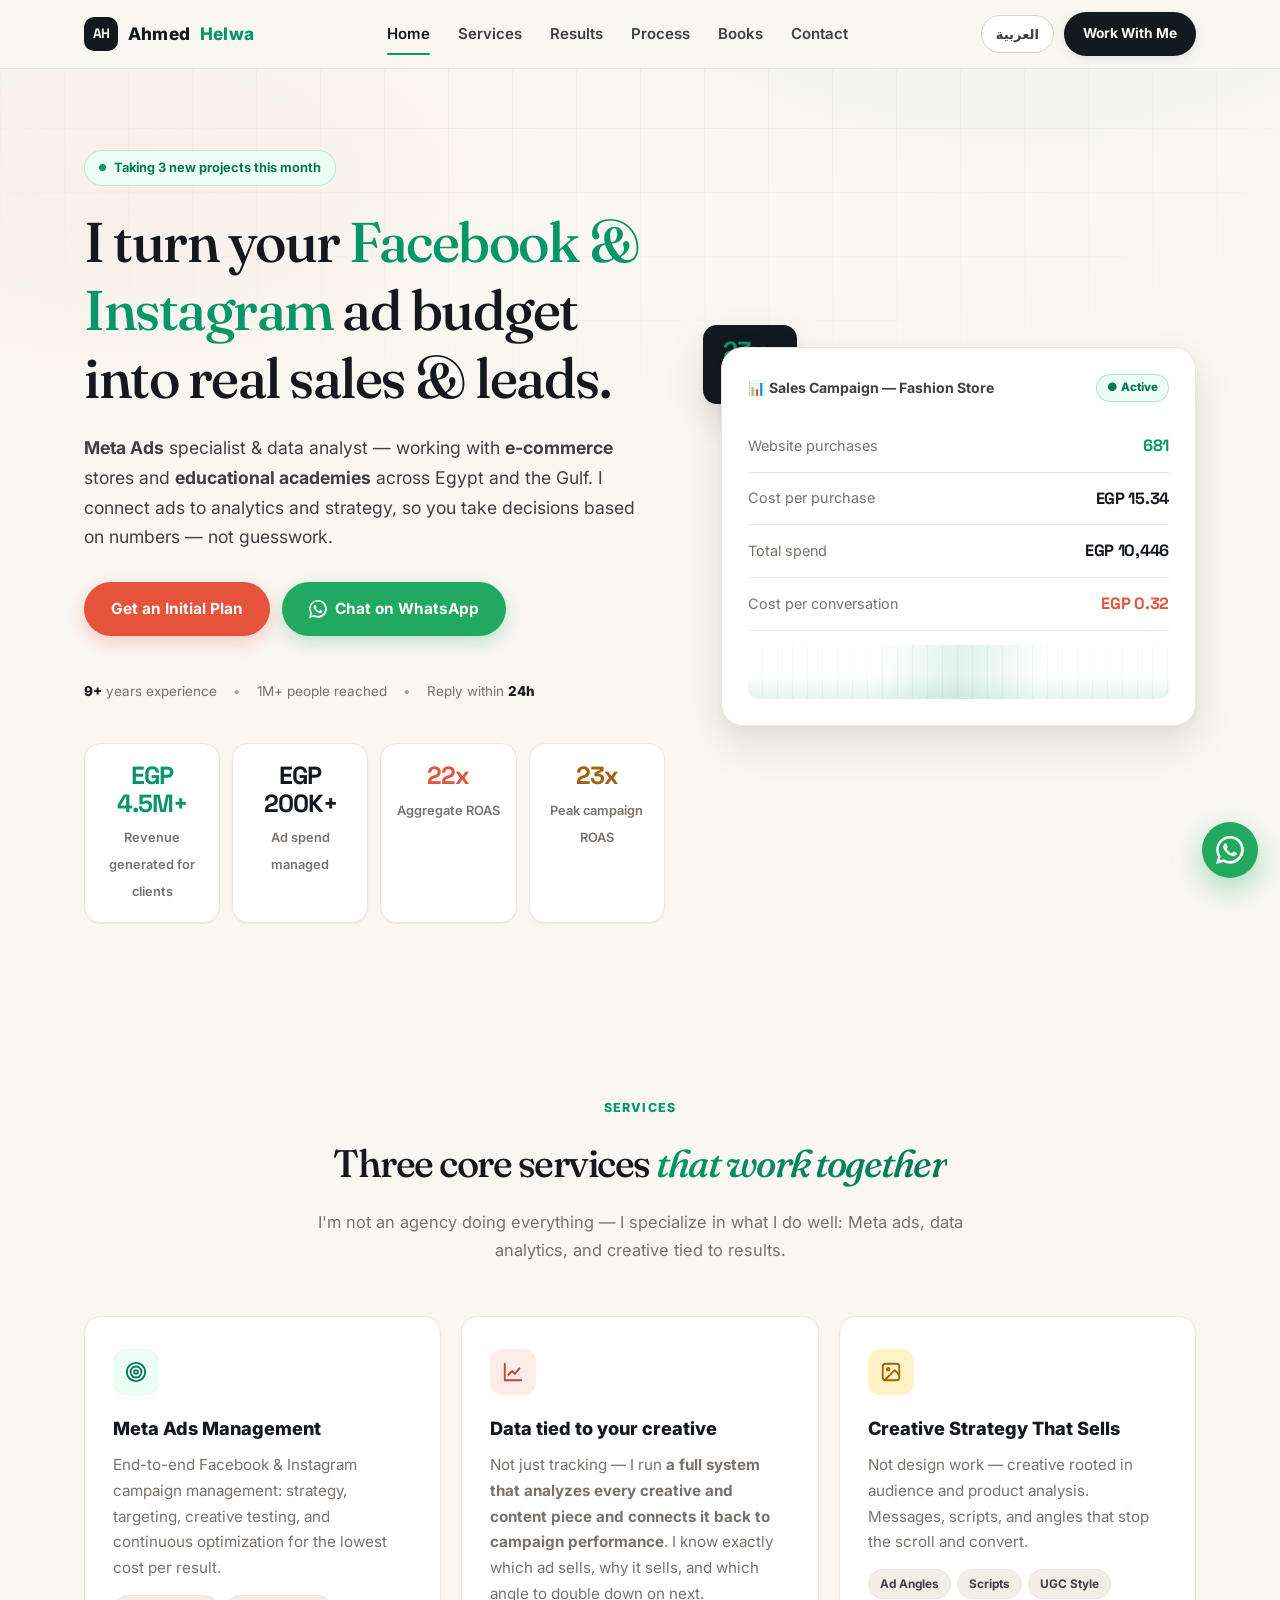
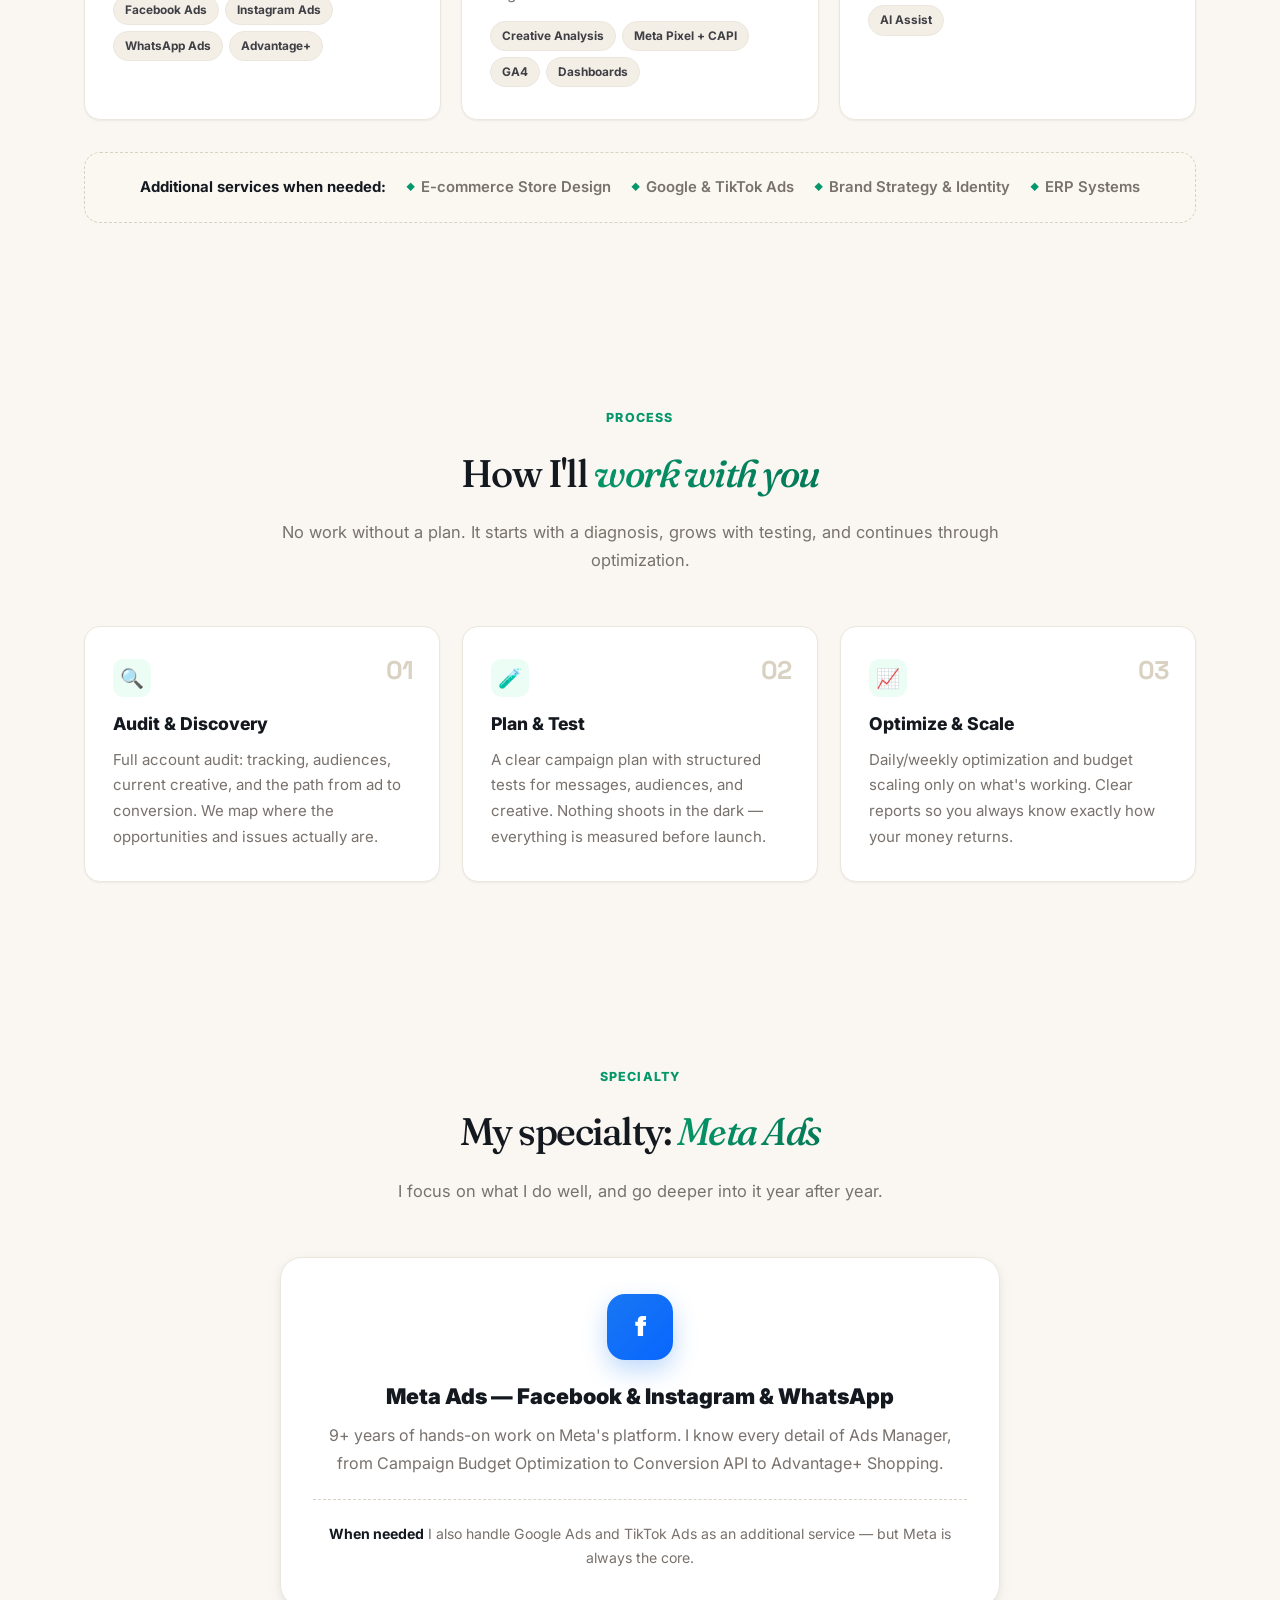
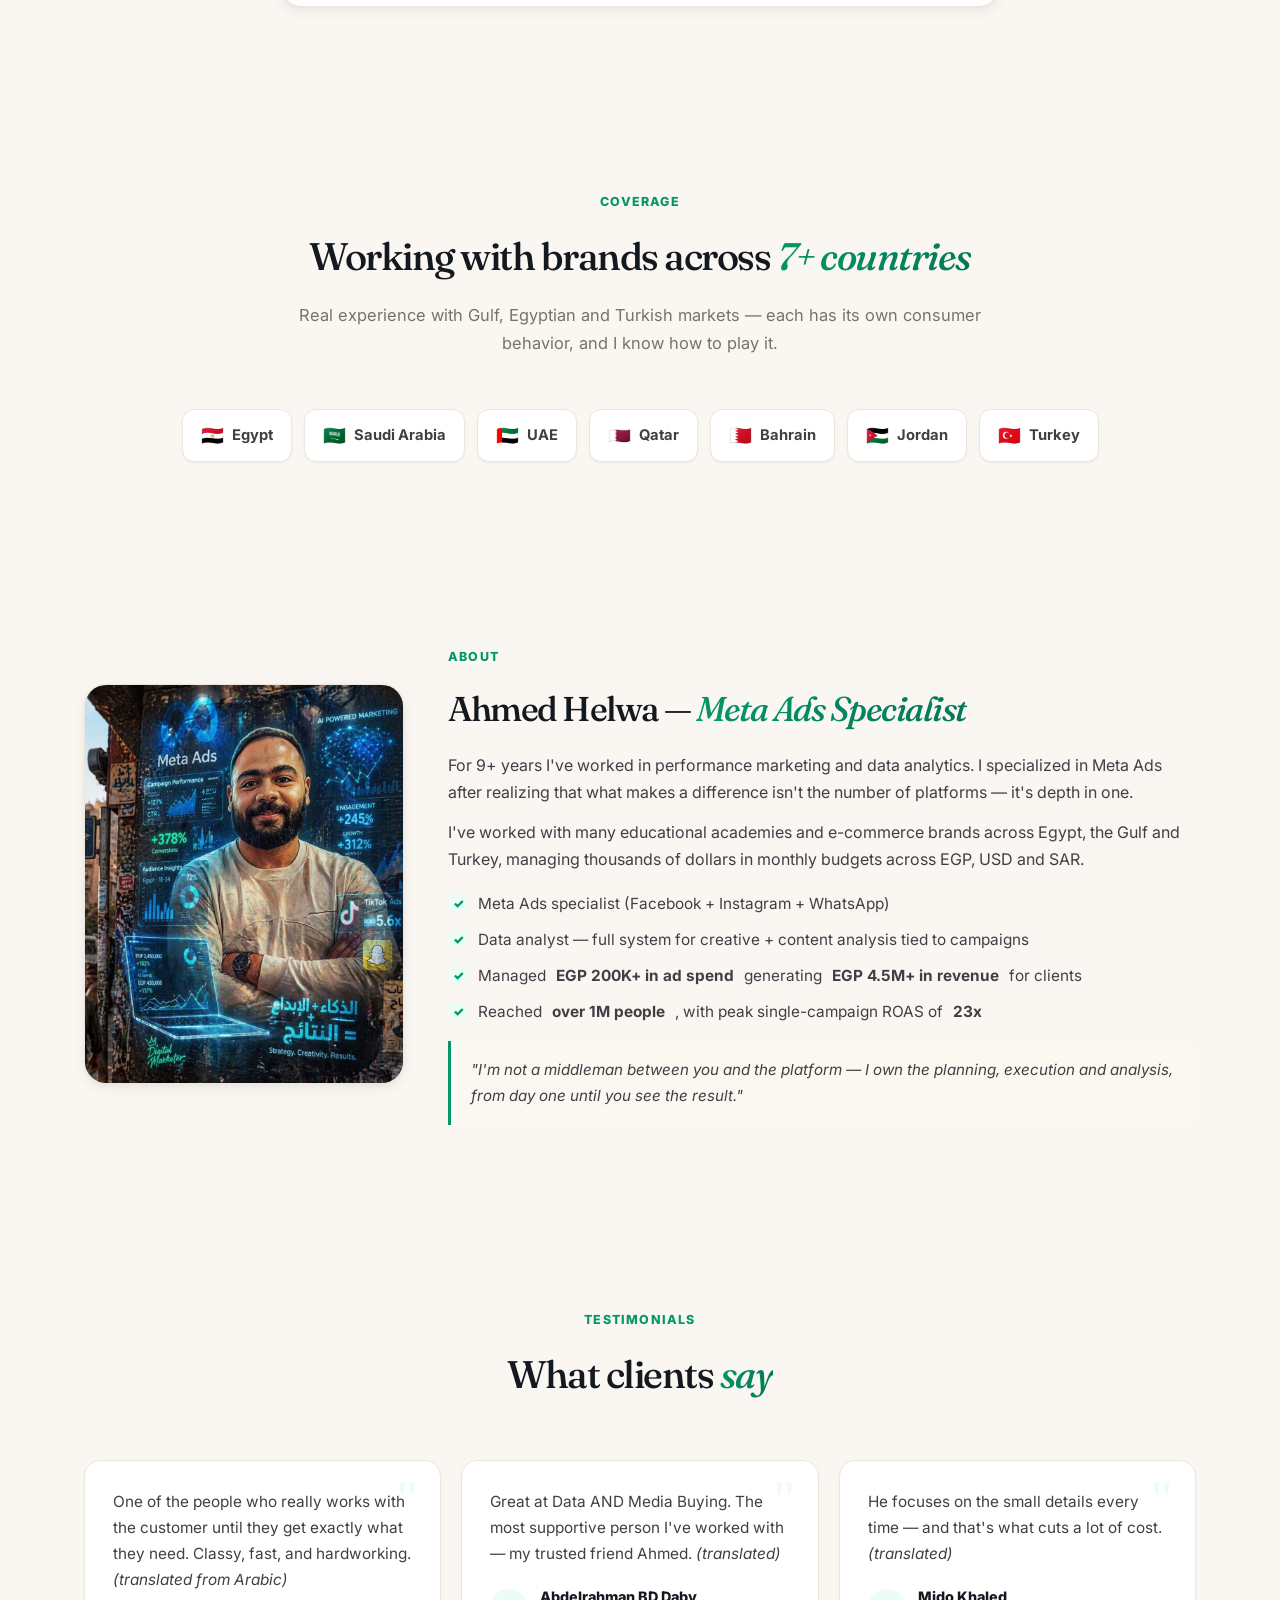
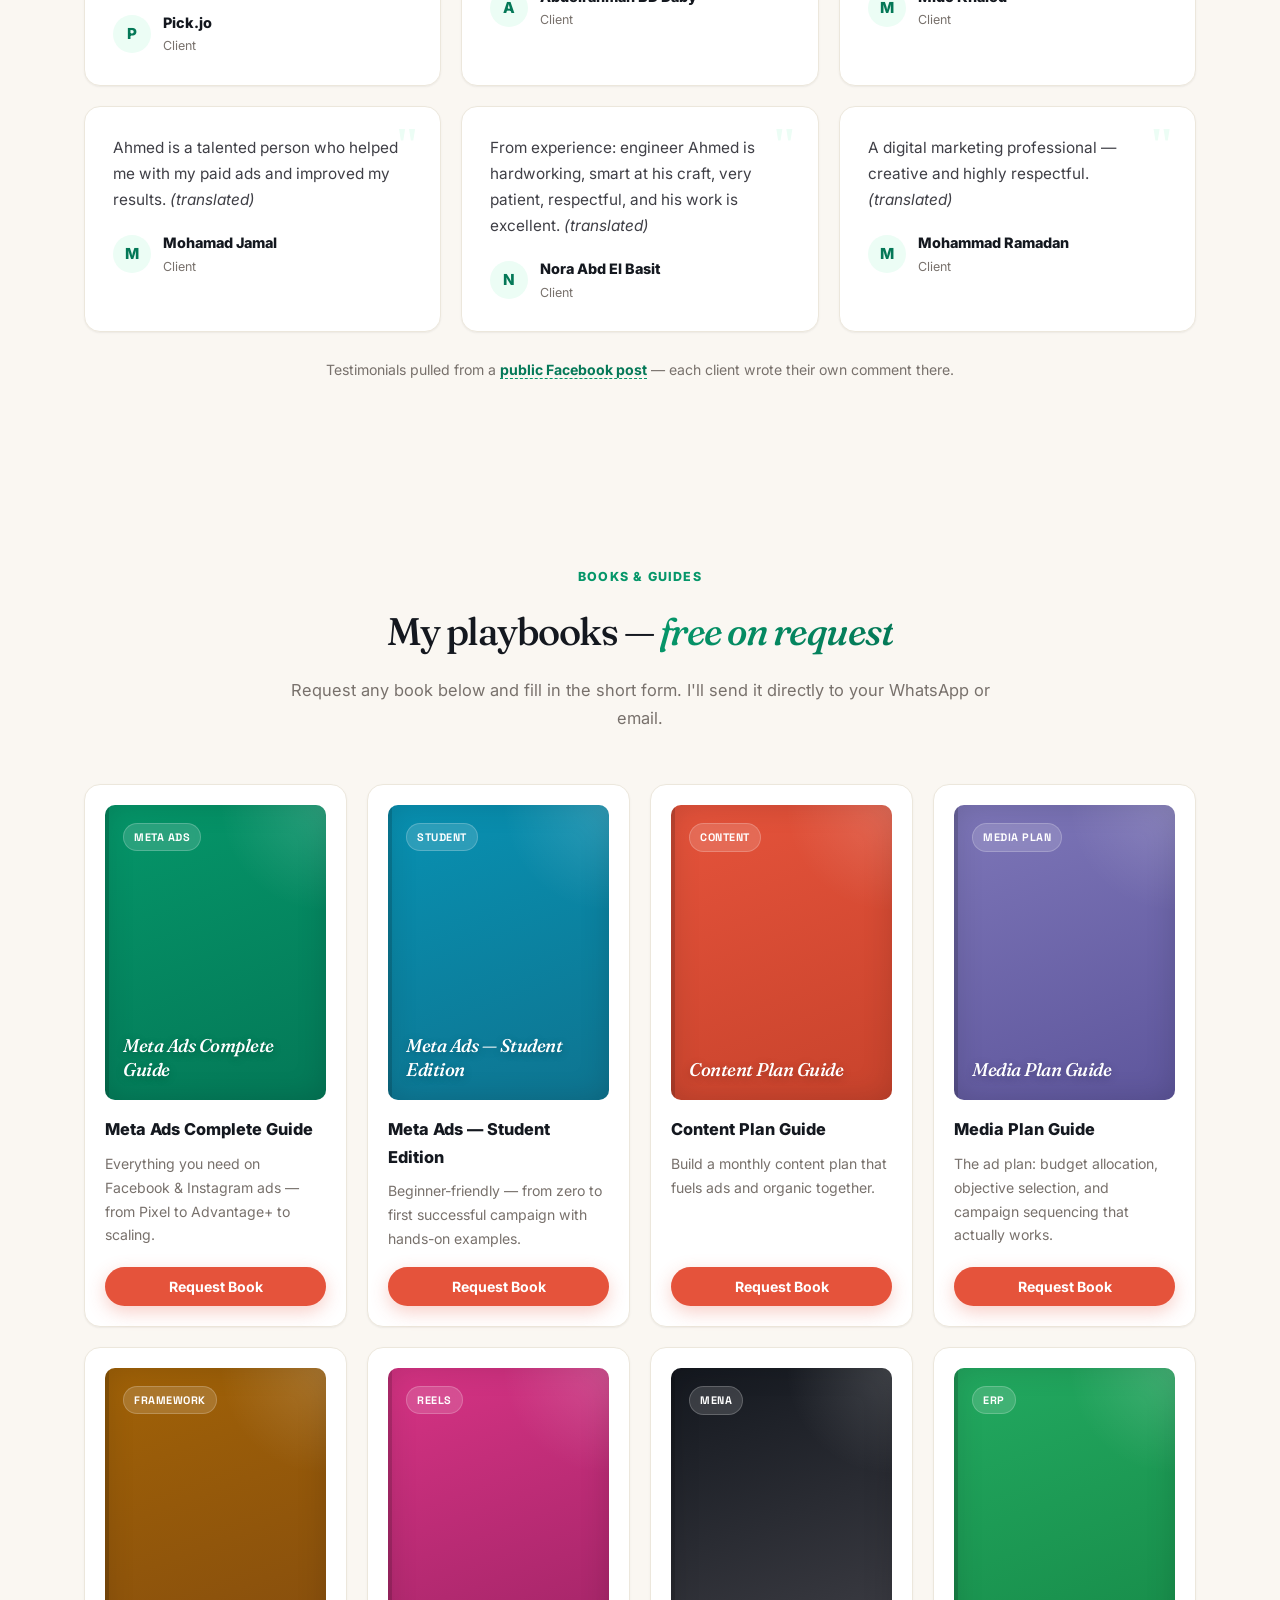
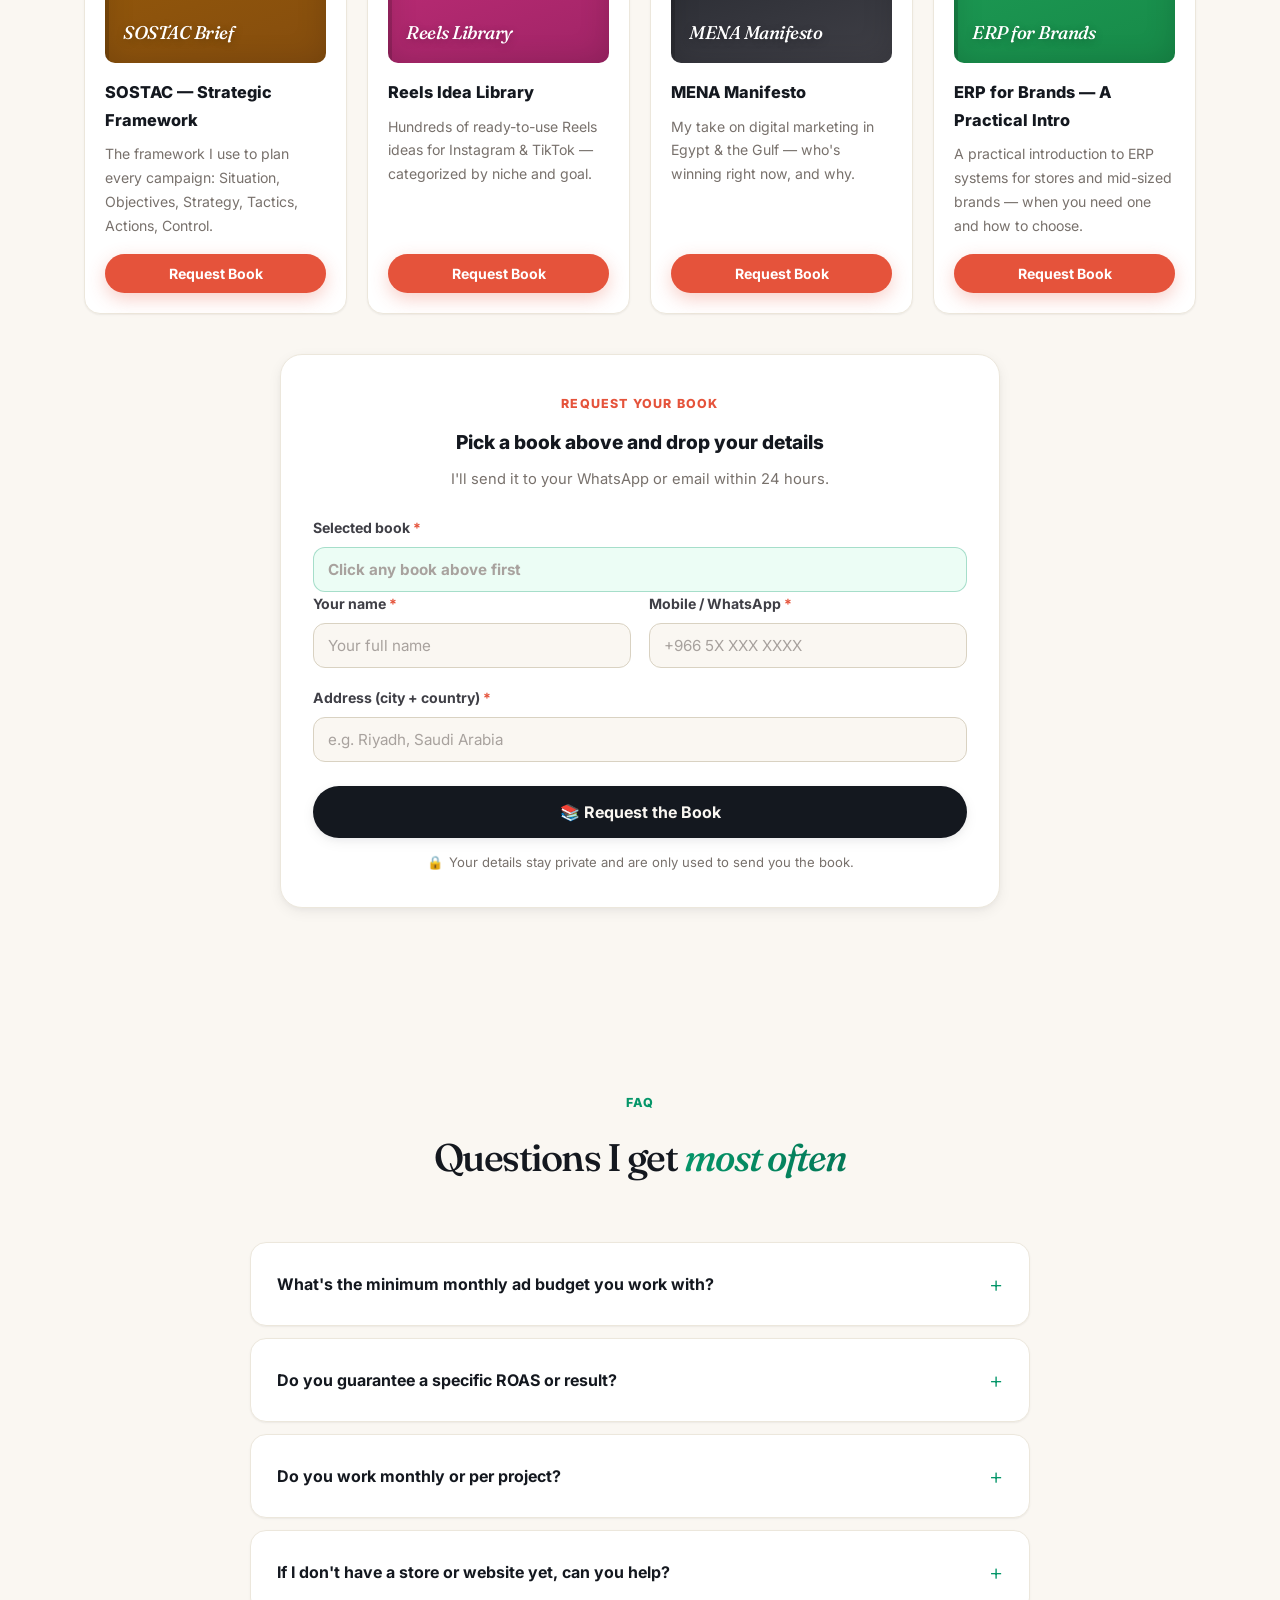
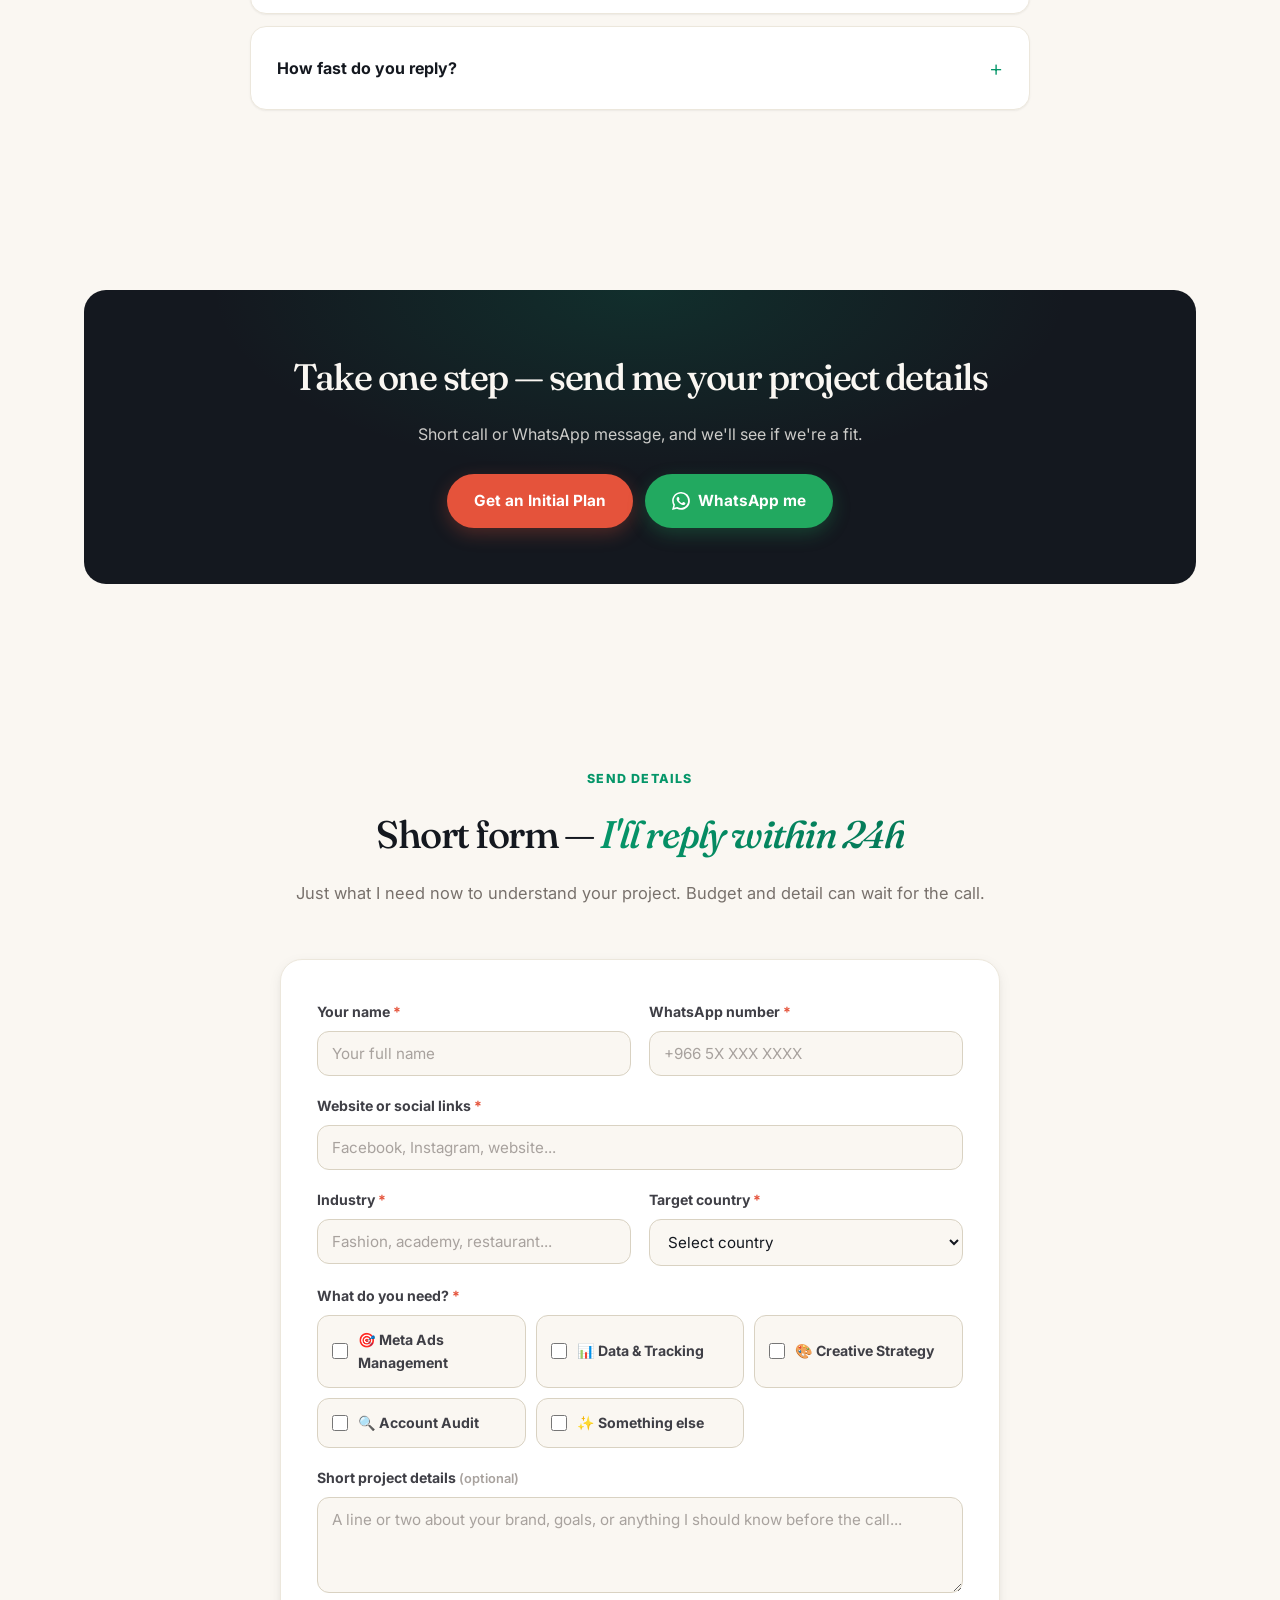
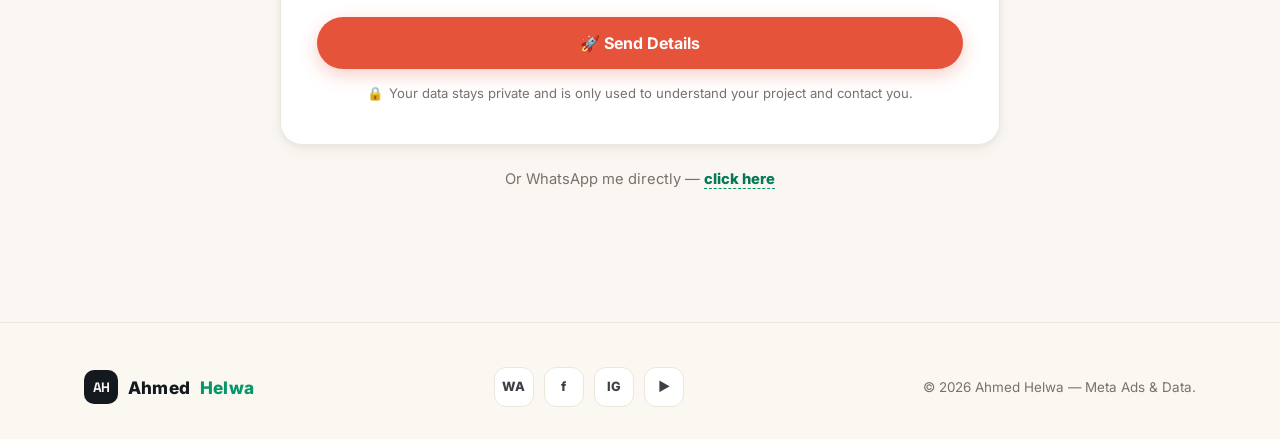
==== commit 15a57716: "Add Books & Guides section with request form New section - 8 book cards on the homepage (Meta Ads Gu" ====
--- a/en/index.html
+++ b/en/index.html
@@ -74,6 +74,7 @@
         <a href="#services">Services</a>
         <a href="results.html">Results</a>
         <a href="#process">Process</a>
+        <a href="#books">Books</a>
         <a href="#contact">Contact</a>
       </nav>
       <div class="nav-actions">
@@ -357,6 +358,116 @@
       <p class="testimonials-source reveal">
         Testimonials pulled from a <a href="https://www.facebook.com/share/p/1QH6z59U2J/" target="_blank" rel="noopener">public Facebook post</a> — each client wrote their own comment there.
       </p>
+    </div>
+  </section>
+
+  <!-- ============ BOOKS ============ -->
+  <section id="books">
+    <div class="container">
+      <div class="sec-head reveal">
+        <span class="sec-tag">Books & Guides</span>
+        <h2>My playbooks — <span class="grad-text">free on request</span></h2>
+        <p>Request any book below and fill in the short form. I'll send it directly to your WhatsApp or email.</p>
+      </div>
+
+      <div class="books-grid">
+        <article class="book-card reveal">
+          <div class="book-cover" style="--c1:#059669;--c2:#047857;"><span class="bc-badge">Meta Ads</span><span class="bc-title">Meta Ads Complete Guide</span></div>
+          <h3>Meta Ads Complete Guide</h3>
+          <p>Everything you need on Facebook &amp; Instagram ads — from Pixel to Advantage+ to scaling.</p>
+          <button type="button" class="btn btn-accent book-request-btn" data-book="Meta Ads Complete Guide">Request Book</button>
+        </article>
+
+        <article class="book-card reveal">
+          <div class="book-cover" style="--c1:#0891b2;--c2:#0e7490;"><span class="bc-badge">Student</span><span class="bc-title">Meta Ads — Student Edition</span></div>
+          <h3>Meta Ads — Student Edition</h3>
+          <p>Beginner-friendly — from zero to first successful campaign with hands-on examples.</p>
+          <button type="button" class="btn btn-accent book-request-btn" data-book="Meta Ads Student Edition">Request Book</button>
+        </article>
+
+        <article class="book-card reveal">
+          <div class="book-cover" style="--c1:#e5533b;--c2:#c8432c;"><span class="bc-badge">Content</span><span class="bc-title">Content Plan Guide</span></div>
+          <h3>Content Plan Guide</h3>
+          <p>Build a monthly content plan that fuels ads and organic together.</p>
+          <button type="button" class="btn btn-accent book-request-btn" data-book="Content Plan Guide">Request Book</button>
+        </article>
+
+        <article class="book-card reveal">
+          <div class="book-cover" style="--c1:#7d76b8;--c2:#5e569c;"><span class="bc-badge">Media Plan</span><span class="bc-title">Media Plan Guide</span></div>
+          <h3>Media Plan Guide</h3>
+          <p>The ad plan: budget allocation, objective selection, and campaign sequencing that actually works.</p>
+          <button type="button" class="btn btn-accent book-request-btn" data-book="Media Plan Guide">Request Book</button>
+        </article>
+
+        <article class="book-card reveal">
+          <div class="book-cover" style="--c1:#a16207;--c2:#854d0e;"><span class="bc-badge">Framework</span><span class="bc-title">SOSTAC Brief</span></div>
+          <h3>SOSTAC — Strategic Framework</h3>
+          <p>The framework I use to plan every campaign: Situation, Objectives, Strategy, Tactics, Actions, Control.</p>
+          <button type="button" class="btn btn-accent book-request-btn" data-book="SOSTAC Brief">Request Book</button>
+        </article>
+
+        <article class="book-card reveal">
+          <div class="book-cover" style="--c1:#d63384;--c2:#a02466;"><span class="bc-badge">Reels</span><span class="bc-title">Reels Library</span></div>
+          <h3>Reels Idea Library</h3>
+          <p>Hundreds of ready-to-use Reels ideas for Instagram &amp; TikTok — categorized by niche and goal.</p>
+          <button type="button" class="btn btn-accent book-request-btn" data-book="Reels Library">Request Book</button>
+        </article>
+
+        <article class="book-card reveal">
+          <div class="book-cover" style="--c1:#14181f;--c2:#3f3f46;"><span class="bc-badge">MENA</span><span class="bc-title">MENA Manifesto</span></div>
+          <h3>MENA Manifesto</h3>
+          <p>My take on digital marketing in Egypt &amp; the Gulf — who's winning right now, and why.</p>
+          <button type="button" class="btn btn-accent book-request-btn" data-book="MENA Manifesto">Request Book</button>
+        </article>
+
+        <article class="book-card reveal">
+          <div class="book-cover" style="--c1:#22a960;--c2:#178a48;"><span class="bc-badge">ERP</span><span class="bc-title">ERP for Brands</span></div>
+          <h3>ERP for Brands — A Practical Intro</h3>
+          <p>A practical introduction to ERP systems for stores and mid-sized brands — when you need one and how to choose.</p>
+          <button type="button" class="btn btn-accent book-request-btn" data-book="ERP Guide">Request Book</button>
+        </article>
+      </div>
+
+      <div class="book-form-wrap reveal" id="bookFormWrap">
+        <div class="book-form-header">
+          <span class="sec-tag">Request your book</span>
+          <h3 id="bookFormTitle">Pick a book above and drop your details</h3>
+          <p>I'll send it to your WhatsApp or email within 24 hours.</p>
+        </div>
+
+        <form class="book-form" id="bookForm" novalidate>
+          <input type="hidden" name="book" id="bookField">
+
+          <div class="form-group">
+            <label>Selected book <span class="req">*</span></label>
+            <input type="text" id="bookDisplay" readonly required placeholder="Click any book above first">
+          </div>
+
+          <div class="form-grid">
+            <div class="form-group">
+              <label>Your name <span class="req">*</span></label>
+              <input type="text" name="owner_name" required placeholder="Your full name">
+            </div>
+            <div class="form-group">
+              <label>Mobile / WhatsApp <span class="req">*</span></label>
+              <input type="tel" name="whatsapp" required placeholder="+966 5X XXX XXXX">
+            </div>
+            <div class="form-group full">
+              <label>Address (city + country) <span class="req">*</span></label>
+              <input type="text" name="address" required placeholder="e.g. Riyadh, Saudi Arabia">
+            </div>
+          </div>
+
+          <div class="form-submit">
+            <button type="submit" class="btn btn-primary" id="bookSubmitBtn">📚 Request the Book</button>
+            <div class="form-msg" id="bookFormMsg" role="status" aria-live="polite"></div>
+            <div class="form-privacy">
+              <span class="lock">🔒</span>
+              Your details stay private and are only used to send you the book.
+            </div>
+          </div>
+        </form>
+      </div>
     </div>
   </section>
 
--- a/assets/css/style.css
+++ b/assets/css/style.css
@@ -642,6 +642,81 @@
   content: '✓'; color: var(--emerald); font-weight: 900; font-size: .95rem;
   width: 20px; height: 20px; border-radius: 50%; background: var(--emerald-soft);
   display: grid; place-items: center; flex-shrink: 0; margin-top: 2px; font-size: .78rem;
+}
+
+/* ---------- Books & Guides ---------- */
+.books-grid {
+  display: grid; grid-template-columns: repeat(auto-fit, minmax(240px, 1fr));
+  gap: 20px; margin-bottom: 40px;
+}
+.book-card {
+  background: var(--surface); border: 1px solid var(--line);
+  border-radius: var(--radius); padding: 20px;
+  display: flex; flex-direction: column;
+  box-shadow: var(--shadow-1);
+  transition: transform .22s, box-shadow .22s;
+}
+.book-card:hover { transform: translateY(-4px); box-shadow: var(--shadow-2); }
+
+.book-cover {
+  aspect-ratio: 3 / 4; border-radius: 10px; margin-bottom: 16px;
+  background: linear-gradient(160deg, var(--c1, #059669), var(--c2, #047857));
+  padding: 18px; color: #fff;
+  display: flex; flex-direction: column; justify-content: space-between;
+  position: relative; overflow: hidden;
+  box-shadow: inset 0 0 30px rgba(0,0,0,.15);
+}
+.book-cover::after {
+  content: ''; position: absolute; inset: 0;
+  background:
+    linear-gradient(90deg, rgba(0,0,0,.15) 0 4px, transparent 4px),
+    radial-gradient(ellipse 80% 60% at 100% 0%, rgba(255,255,255,.15), transparent 60%);
+  pointer-events: none;
+}
+.bc-badge {
+  align-self: flex-start;
+  font-family: var(--font-num); font-size: .68rem; font-weight: 700;
+  padding: 4px 10px; border-radius: 99px;
+  background: rgba(255,255,255,.15); backdrop-filter: blur(4px);
+  border: 1px solid rgba(255,255,255,.2);
+  letter-spacing: .5px; text-transform: uppercase;
+  position: relative; z-index: 1;
+}
+.bc-title {
+  font-weight: 800; font-size: 1.02rem; line-height: 1.3;
+  position: relative; z-index: 1;
+  text-shadow: 0 2px 8px rgba(0,0,0,.25);
+}
+body.en .bc-title { font-family: var(--font-display); font-weight: 500; font-style: italic; font-size: 1.15rem; letter-spacing: -.5px; }
+
+.book-card h3 { font-size: 1.02rem; font-weight: 800; margin-bottom: 8px; color: var(--ink); }
+.book-card p  { color: var(--ink-3); font-size: .88rem; margin-bottom: 16px; flex: 1; }
+.book-card .btn { width: 100%; padding: 10px 18px; font-size: .88rem; }
+
+.book-form-wrap {
+  max-width: 720px; margin: 40px auto 0;
+  background: var(--surface); border: 1px solid var(--line);
+  border-radius: 22px; padding: 34px 32px;
+  box-shadow: var(--shadow-2);
+}
+.book-form-header { text-align: center; margin-bottom: 24px; }
+.book-form-header .sec-tag { color: var(--coral); }
+.book-form-header h3 { font-size: 1.2rem; font-weight: 800; margin-bottom: 8px; color: var(--ink); }
+.book-form-header p  { color: var(--ink-3); font-size: .92rem; }
+.book-form input[readonly] {
+  background: var(--emerald-soft); border-color: rgba(5, 150, 105, .3);
+  color: var(--emerald-2); font-weight: 700; cursor: default;
+}
+
+@media (max-width: 760px) {
+  .books-grid { grid-template-columns: repeat(2, 1fr); }
+  .book-cover { padding: 12px; }
+  .bc-title { font-size: .85rem; }
+  .book-card h3 { font-size: .95rem; }
+  .book-form-wrap { padding: 24px 20px; }
+}
+@media (max-width: 440px) {
+  .books-grid { grid-template-columns: 1fr; }
 }
 
 /* ---------- FAQ ---------- */
